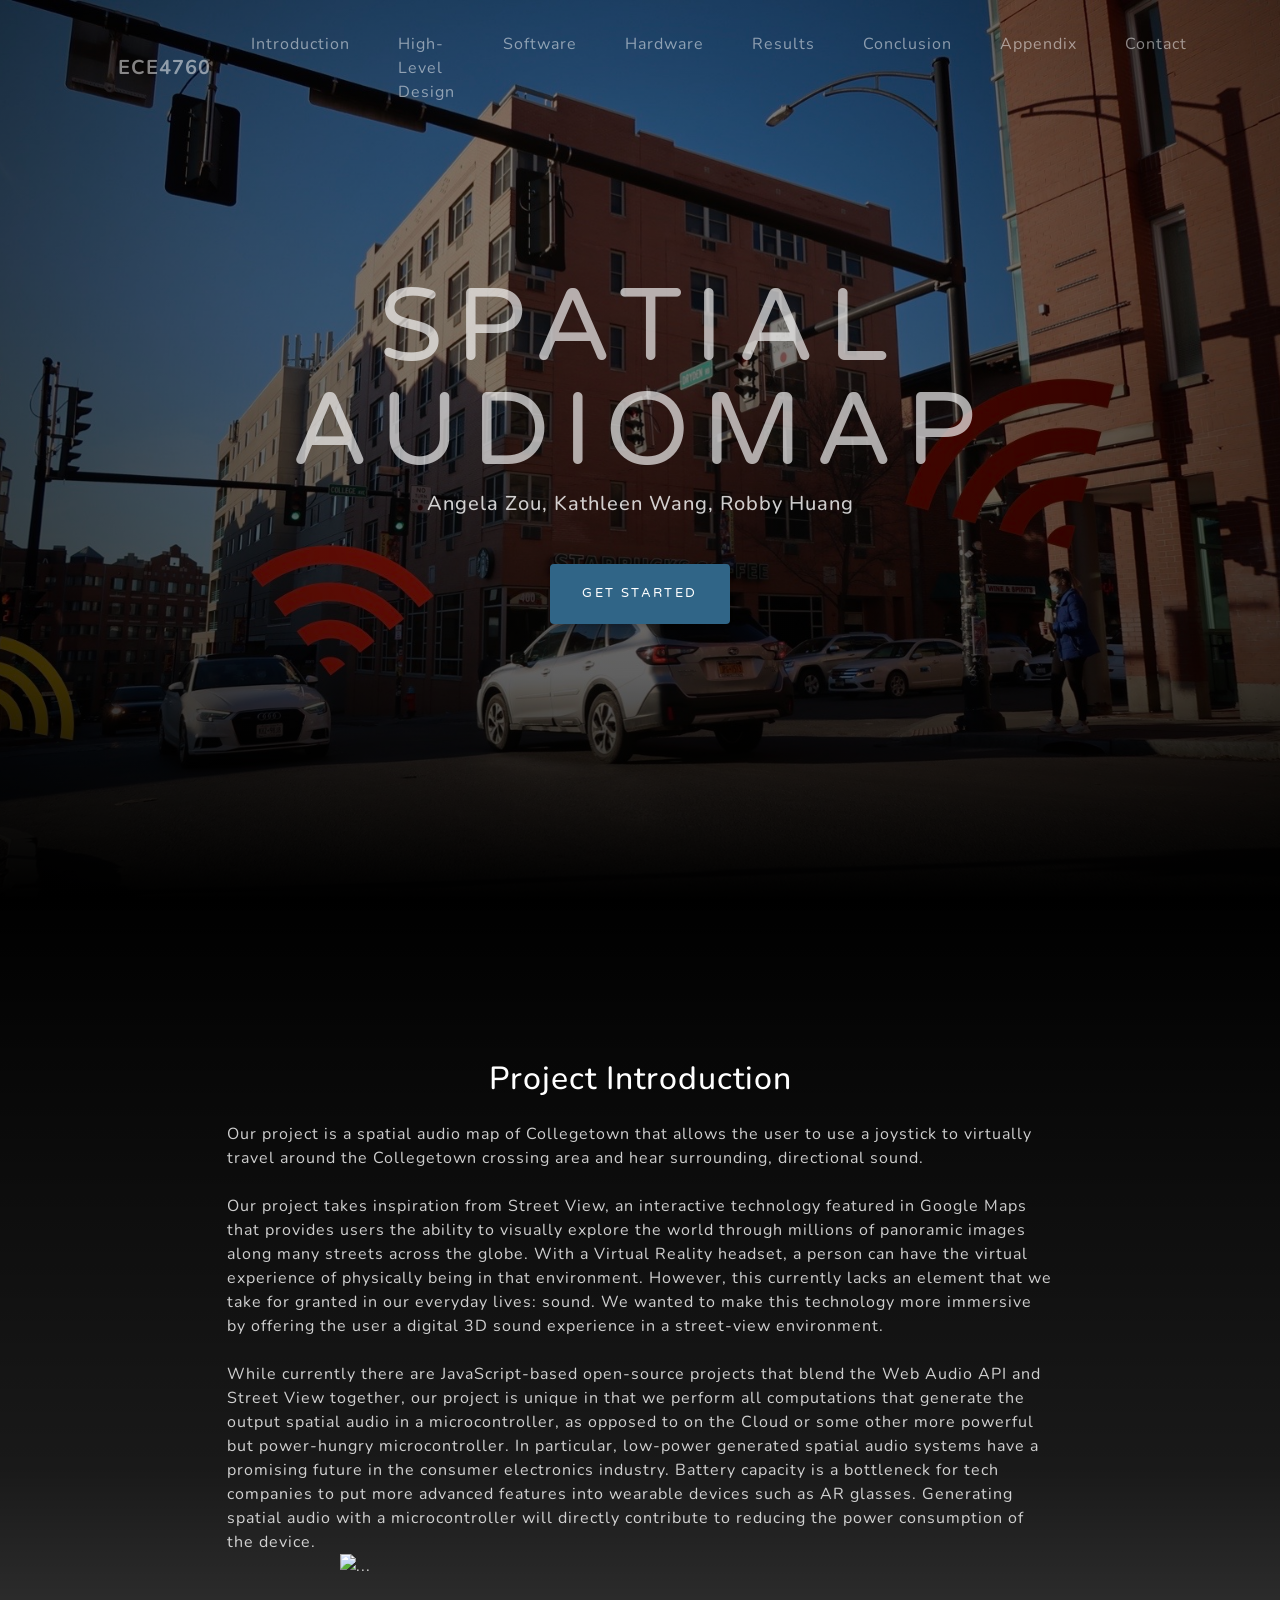
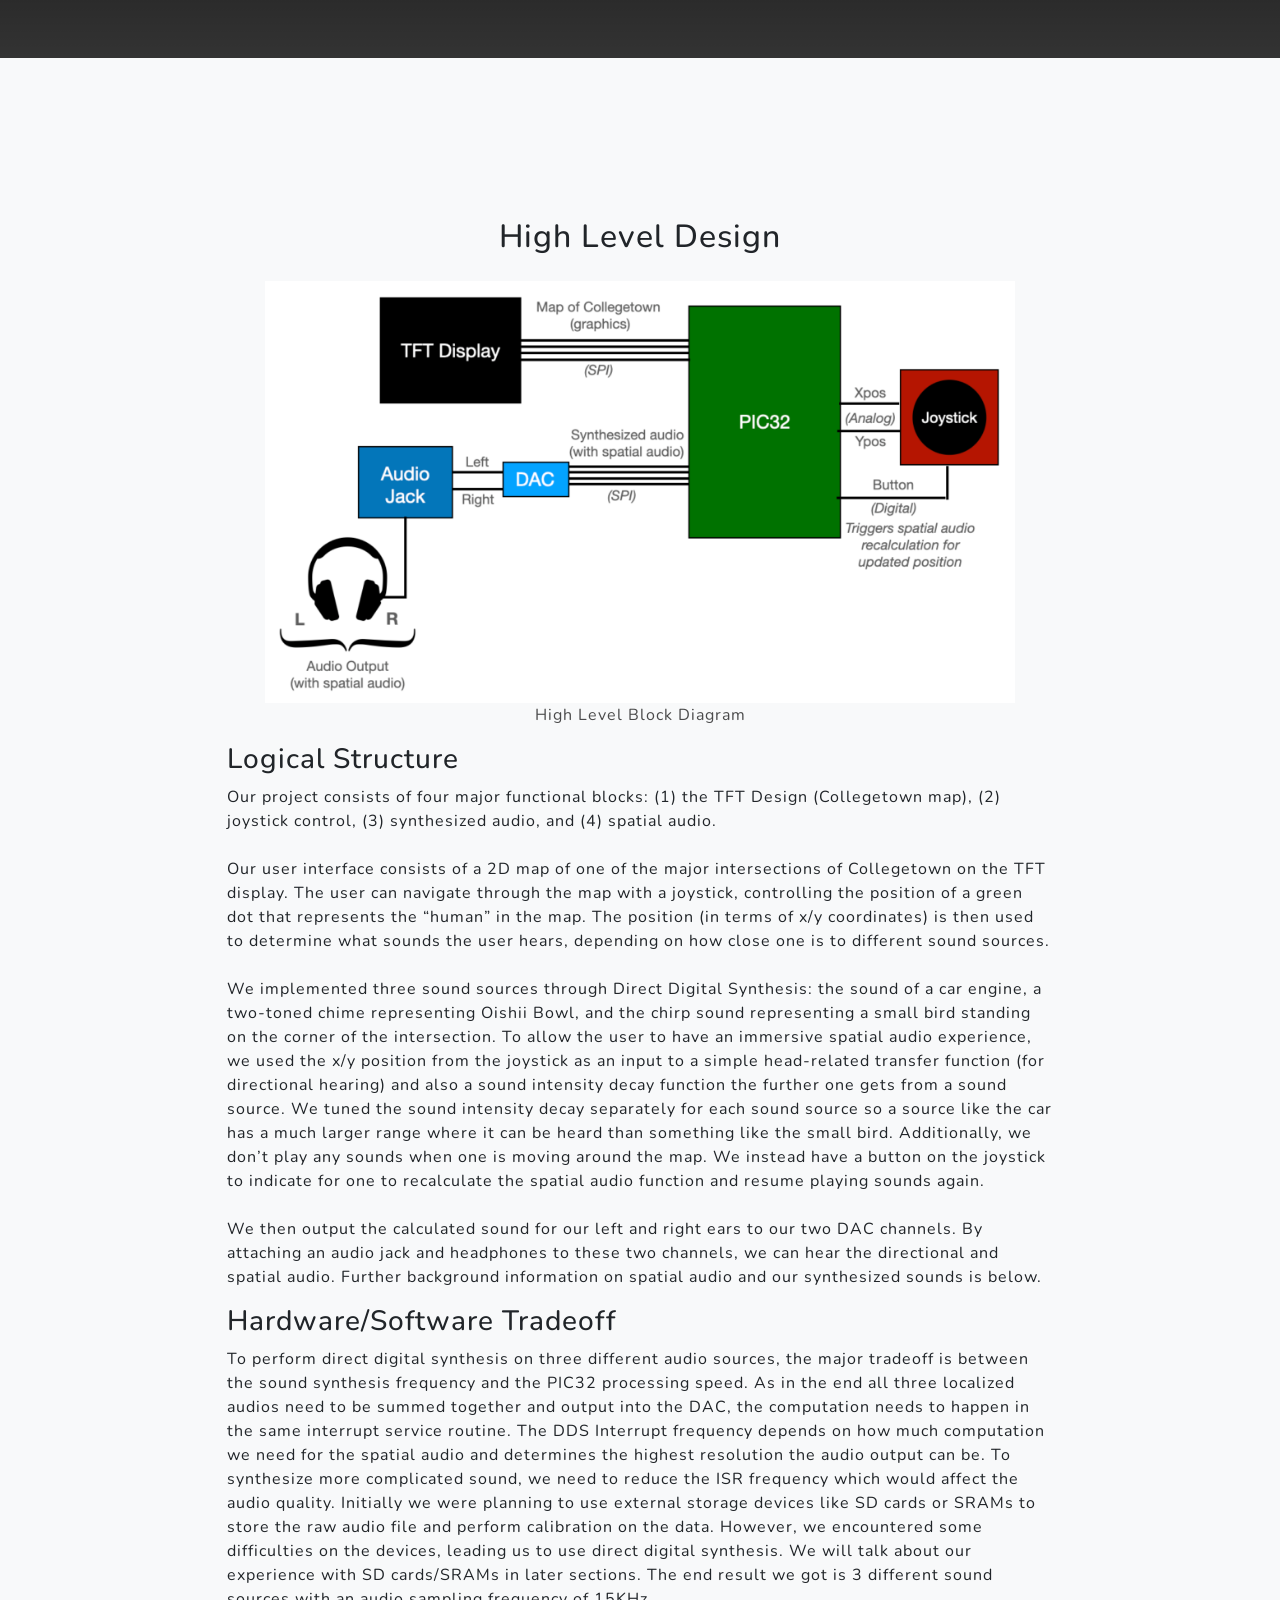
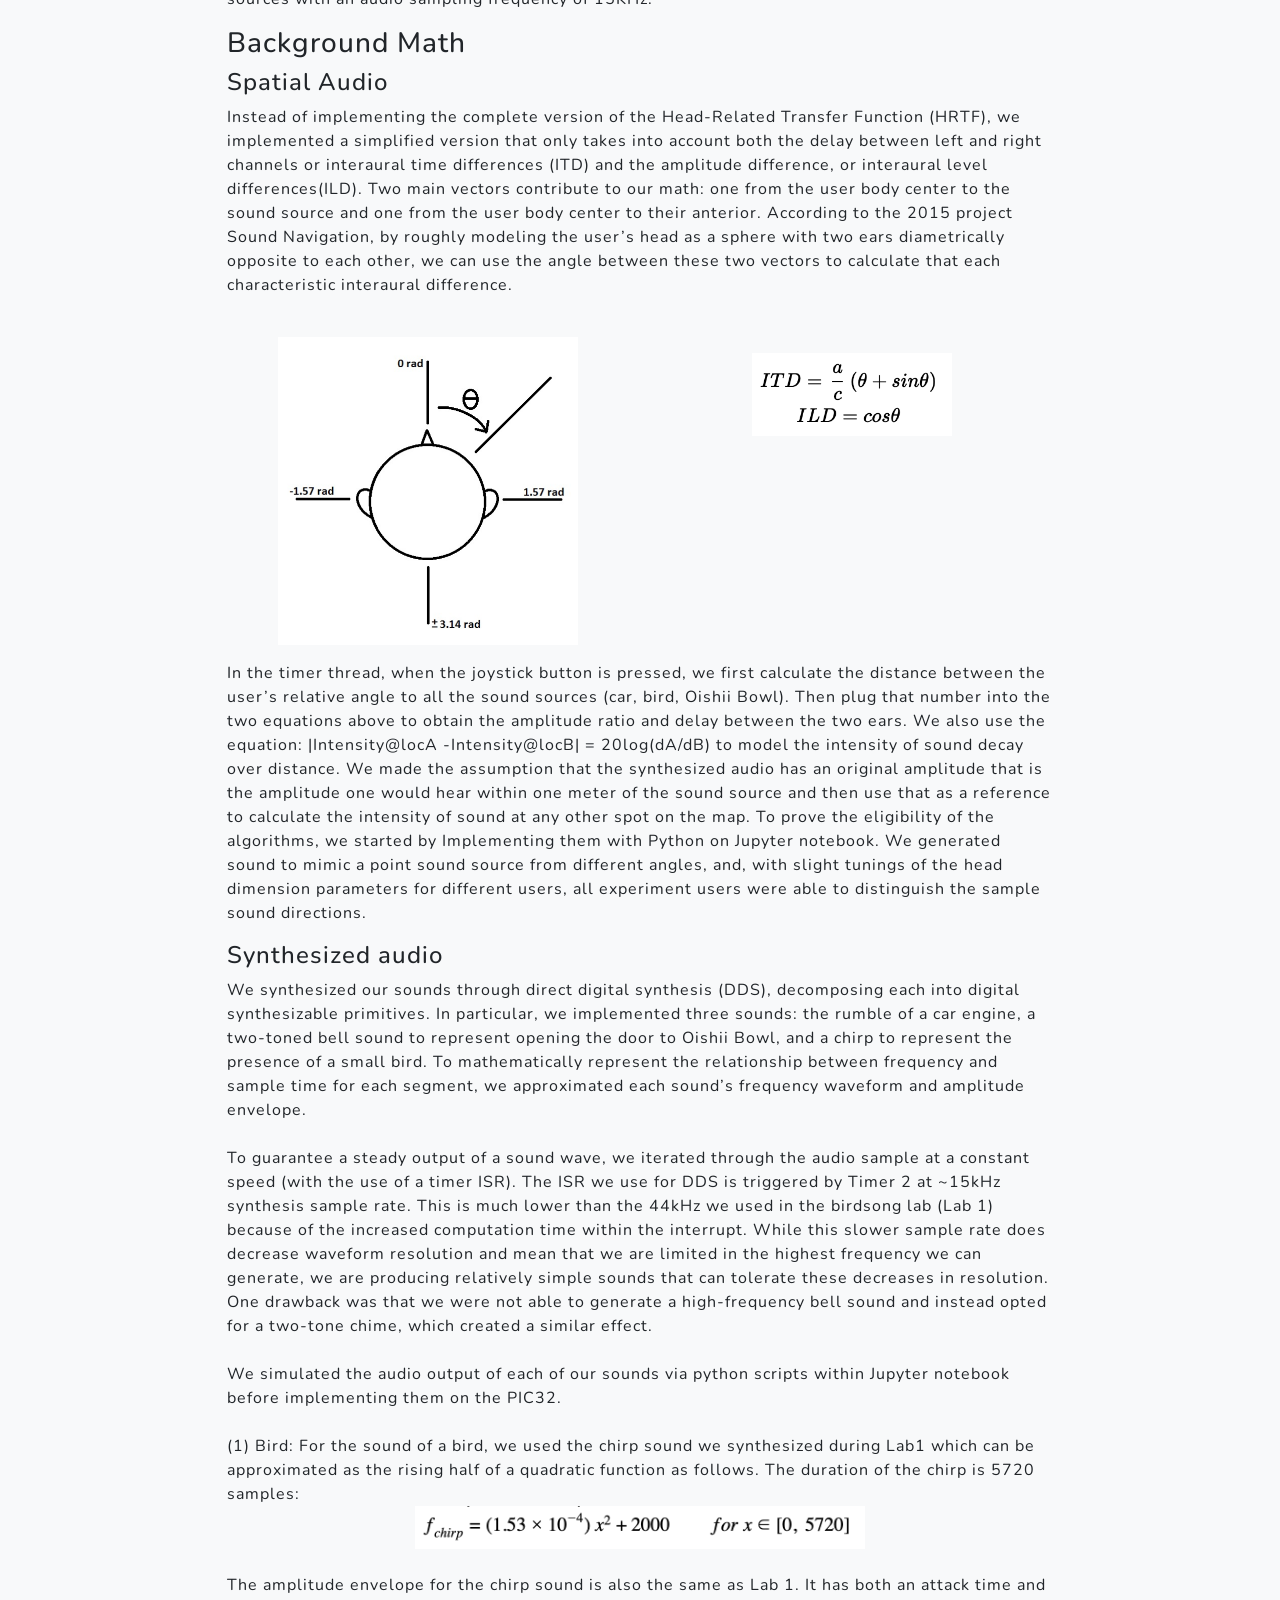
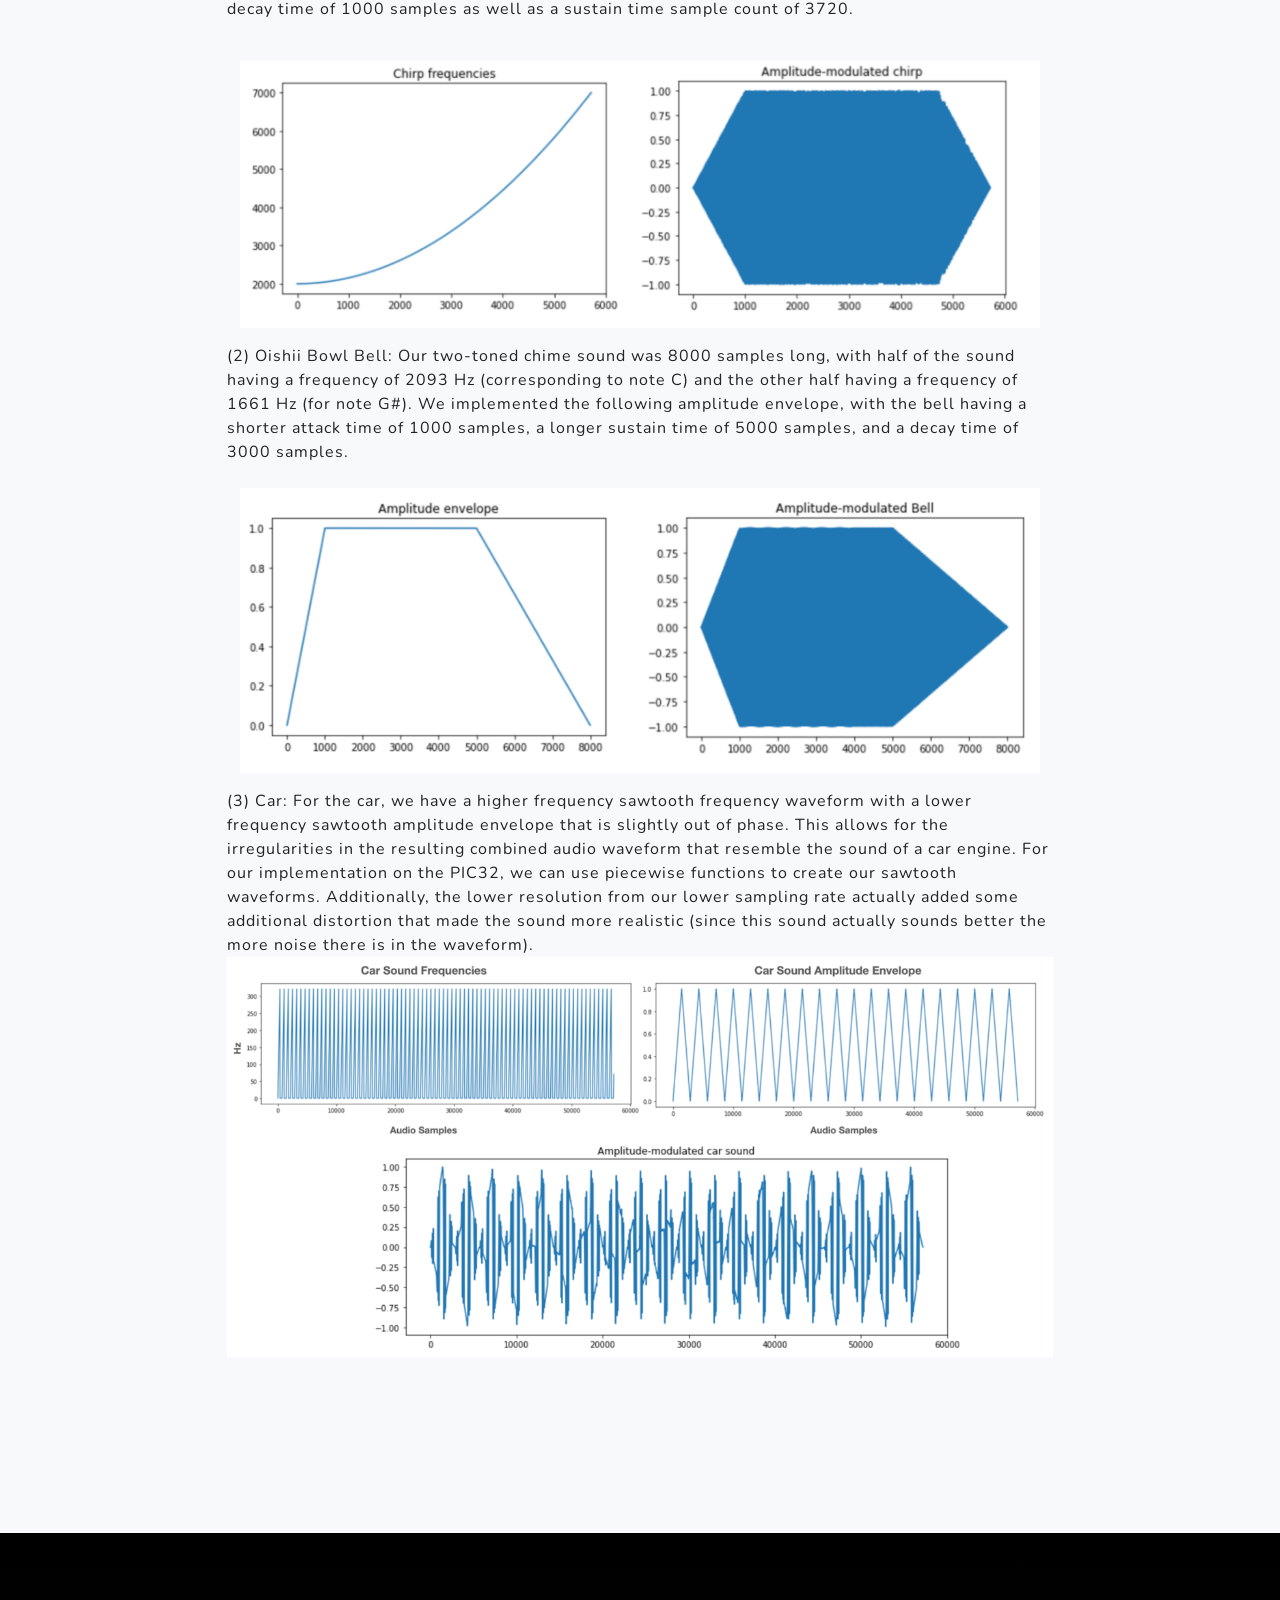
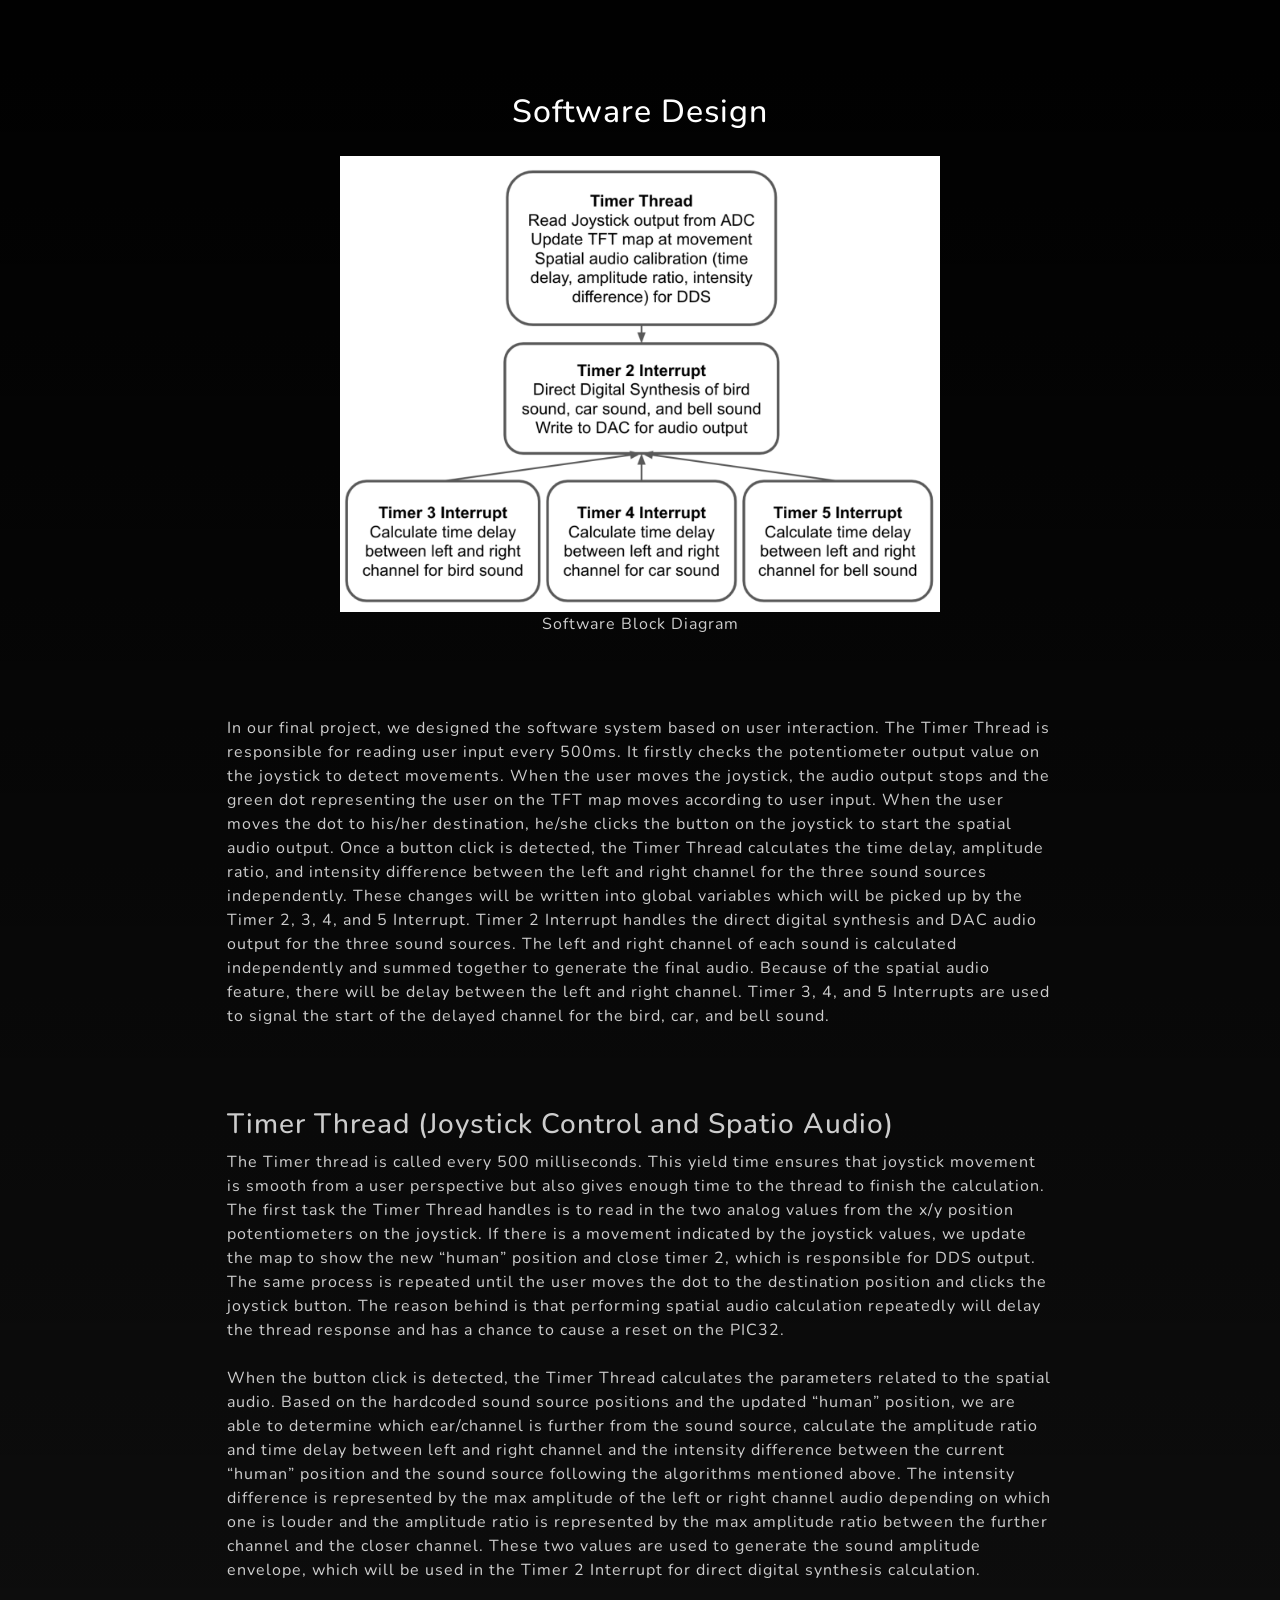
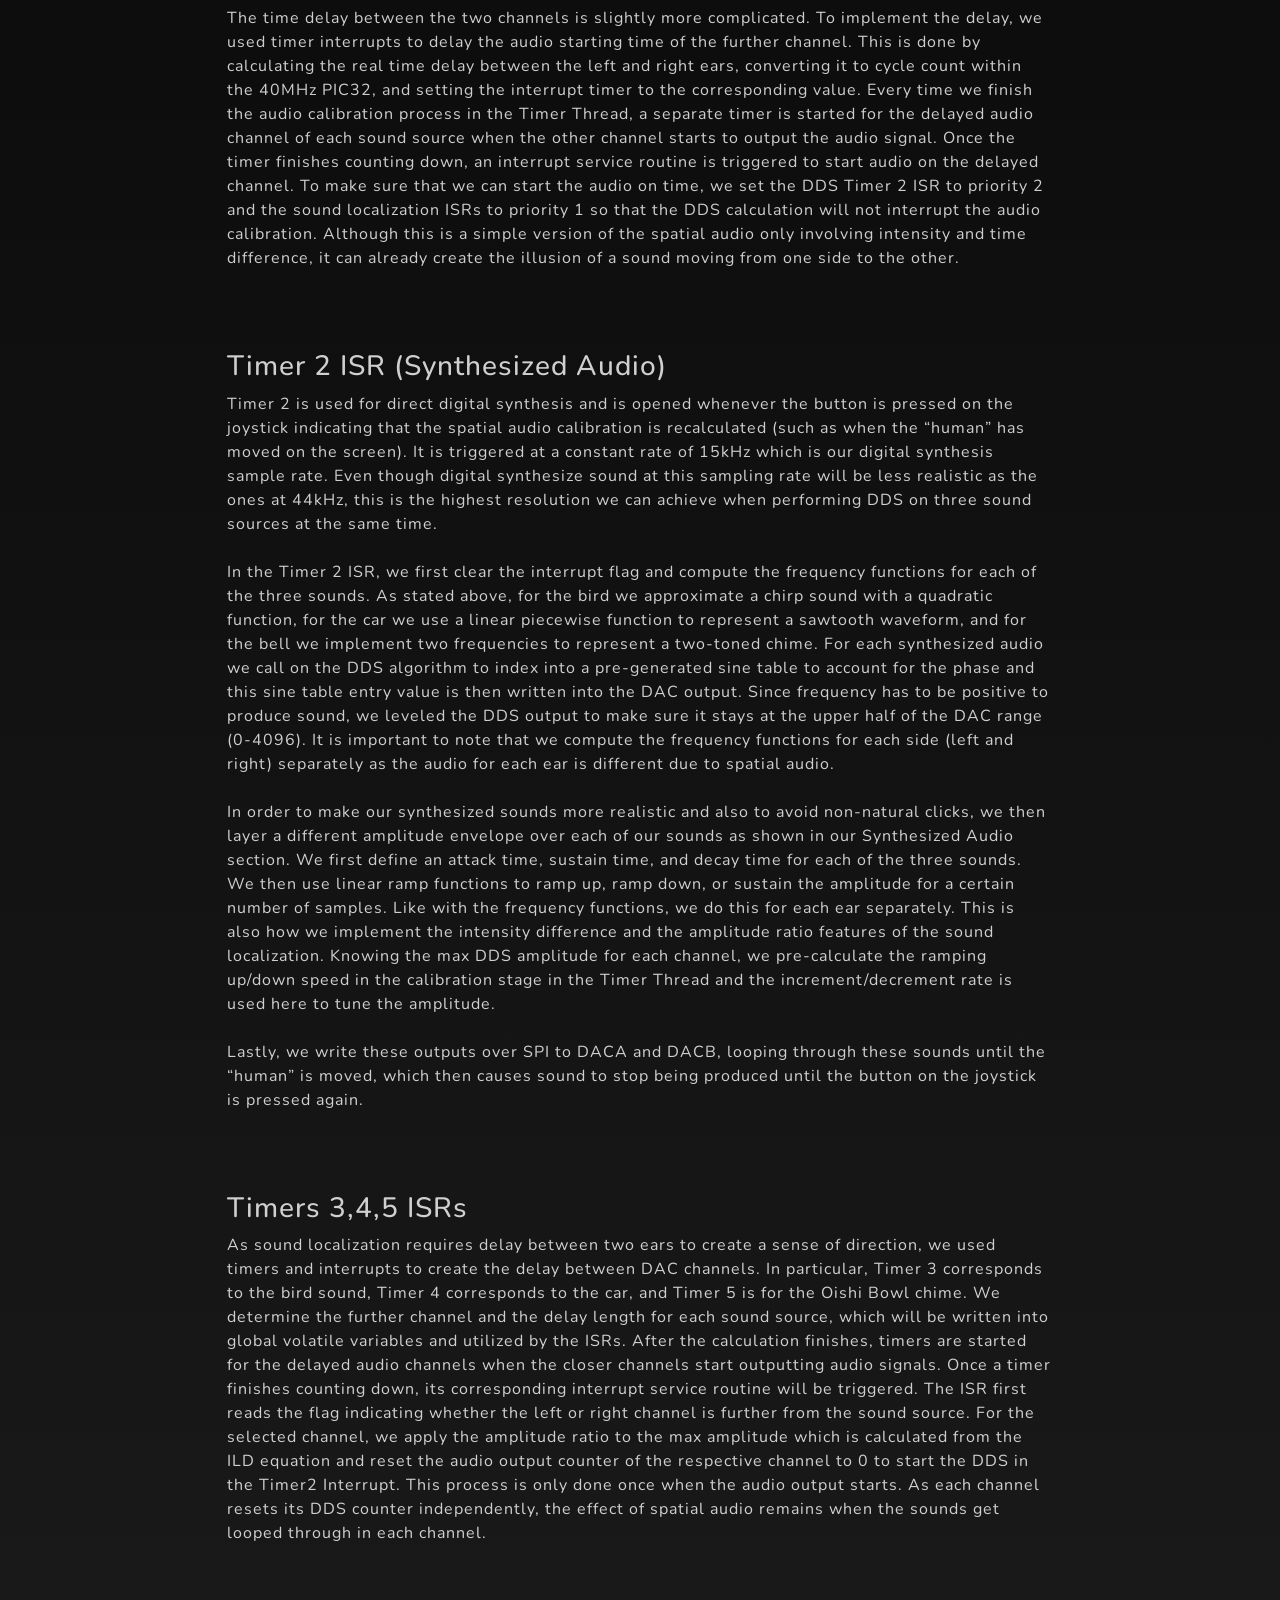
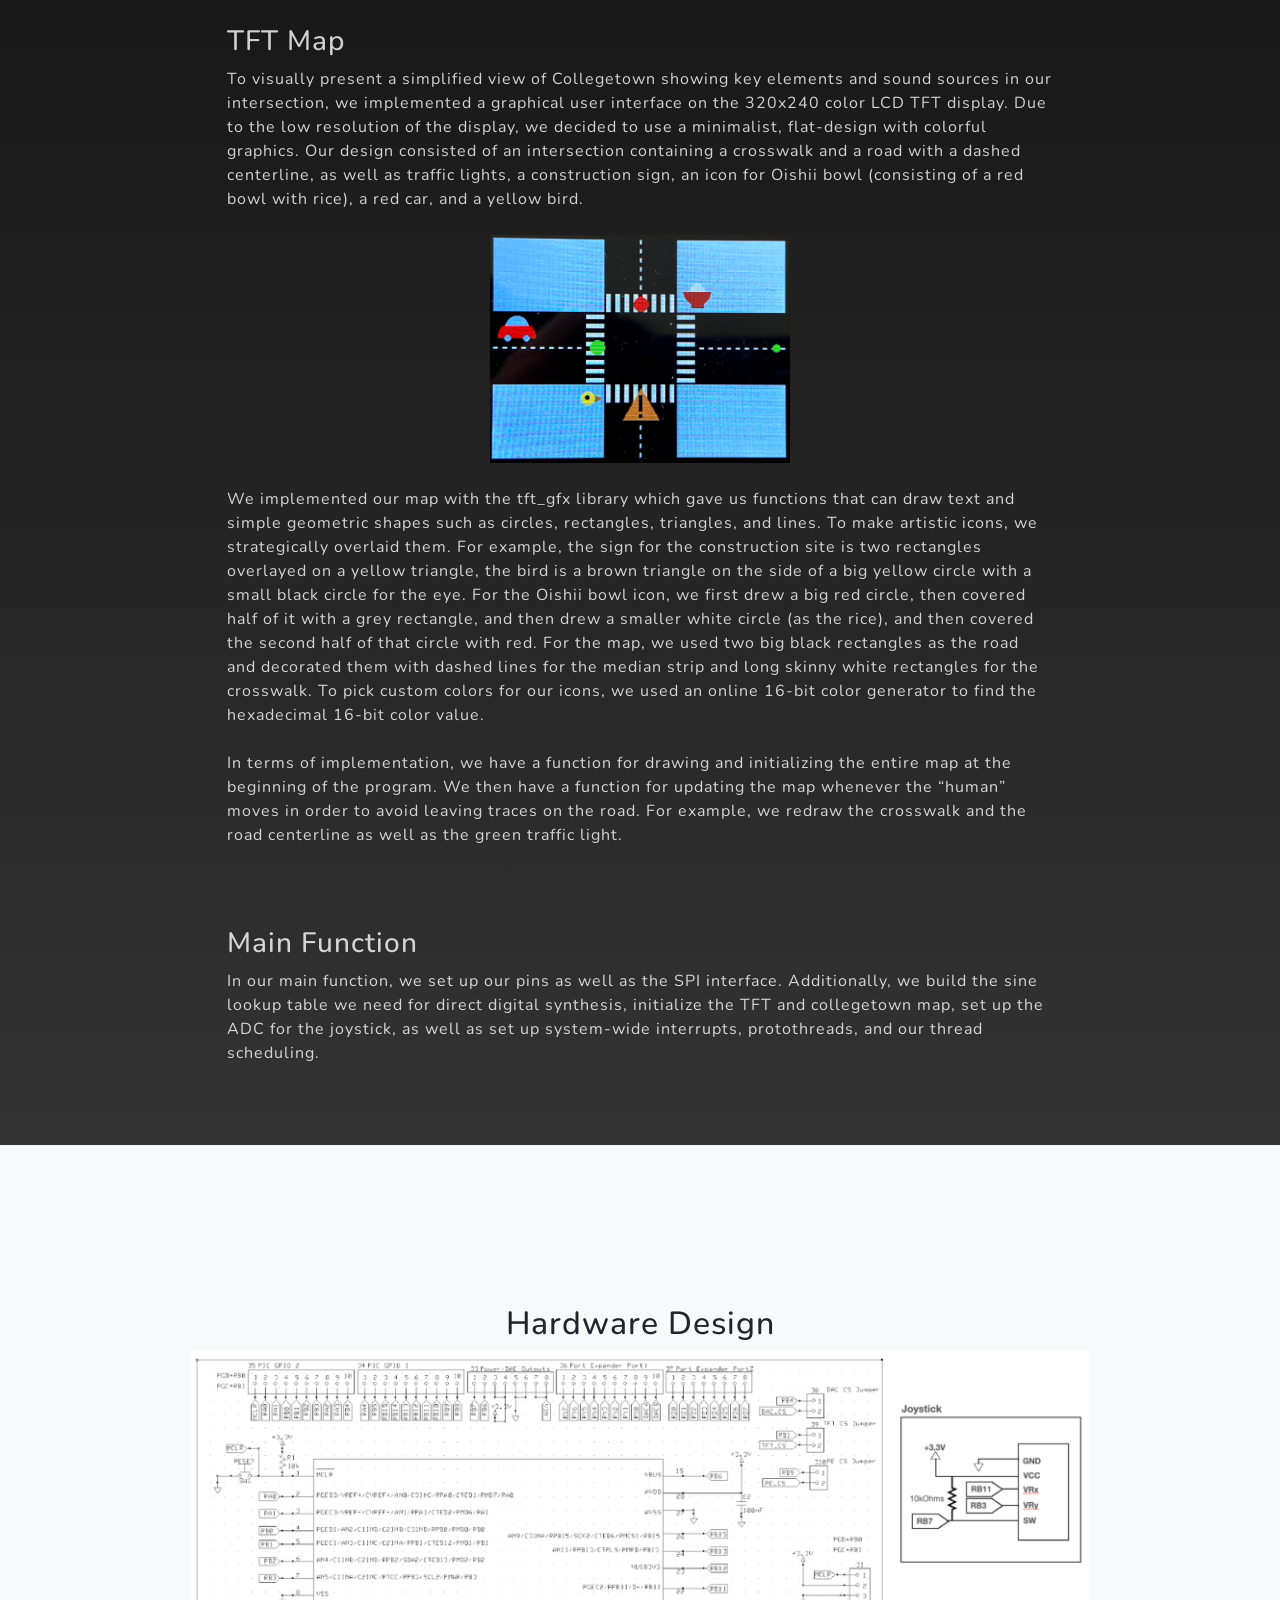
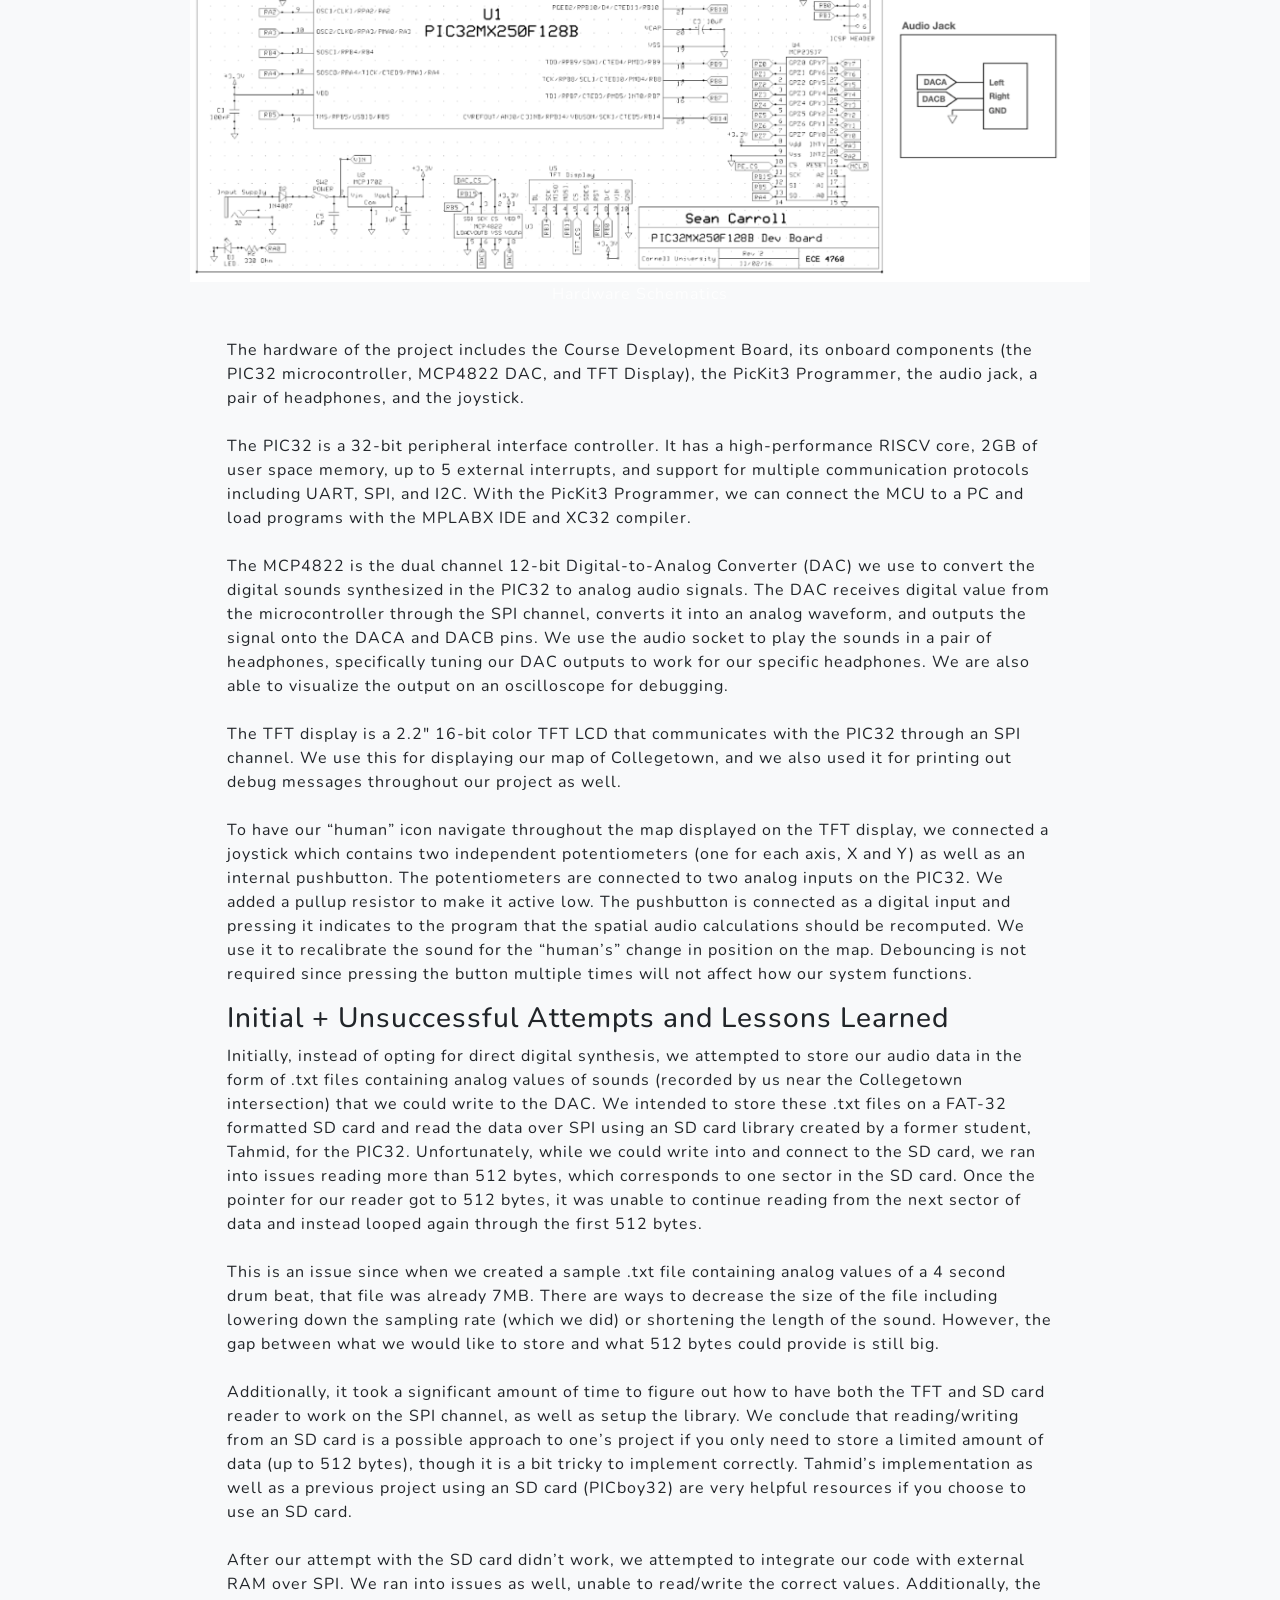
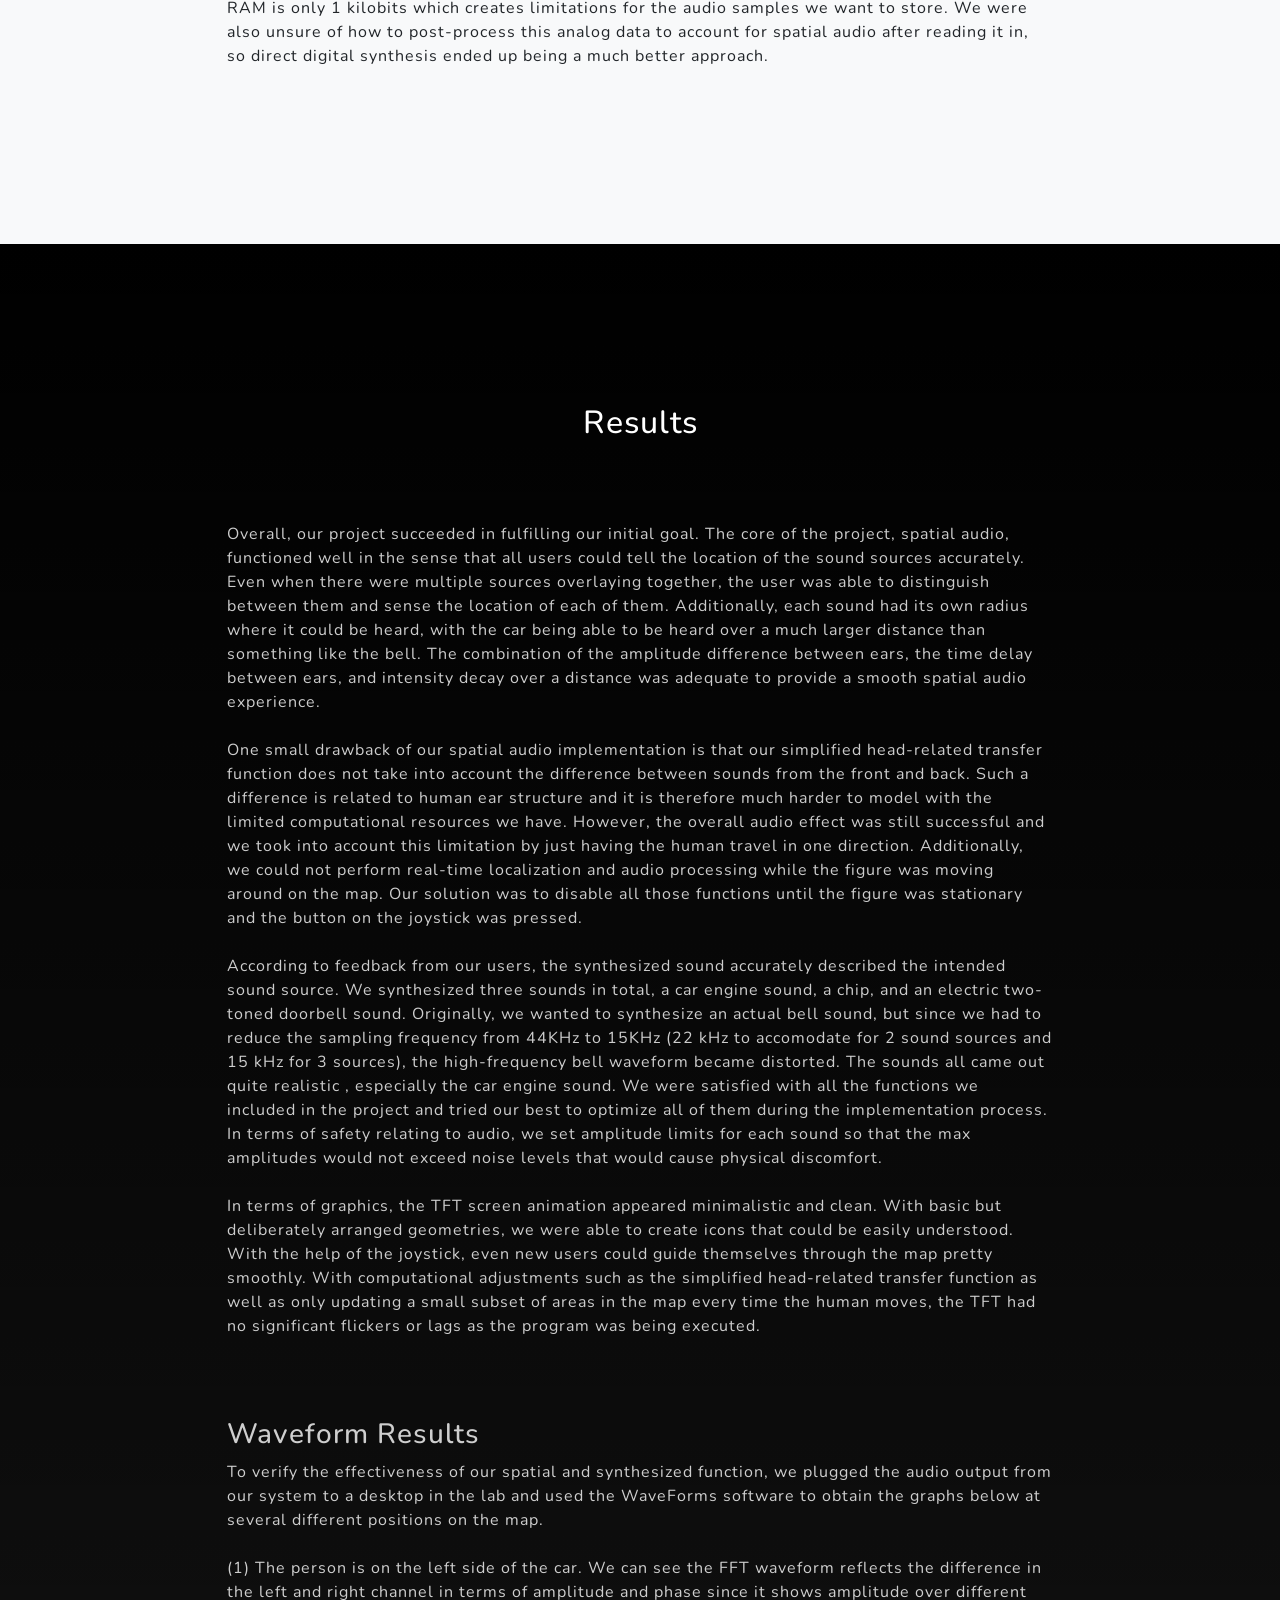
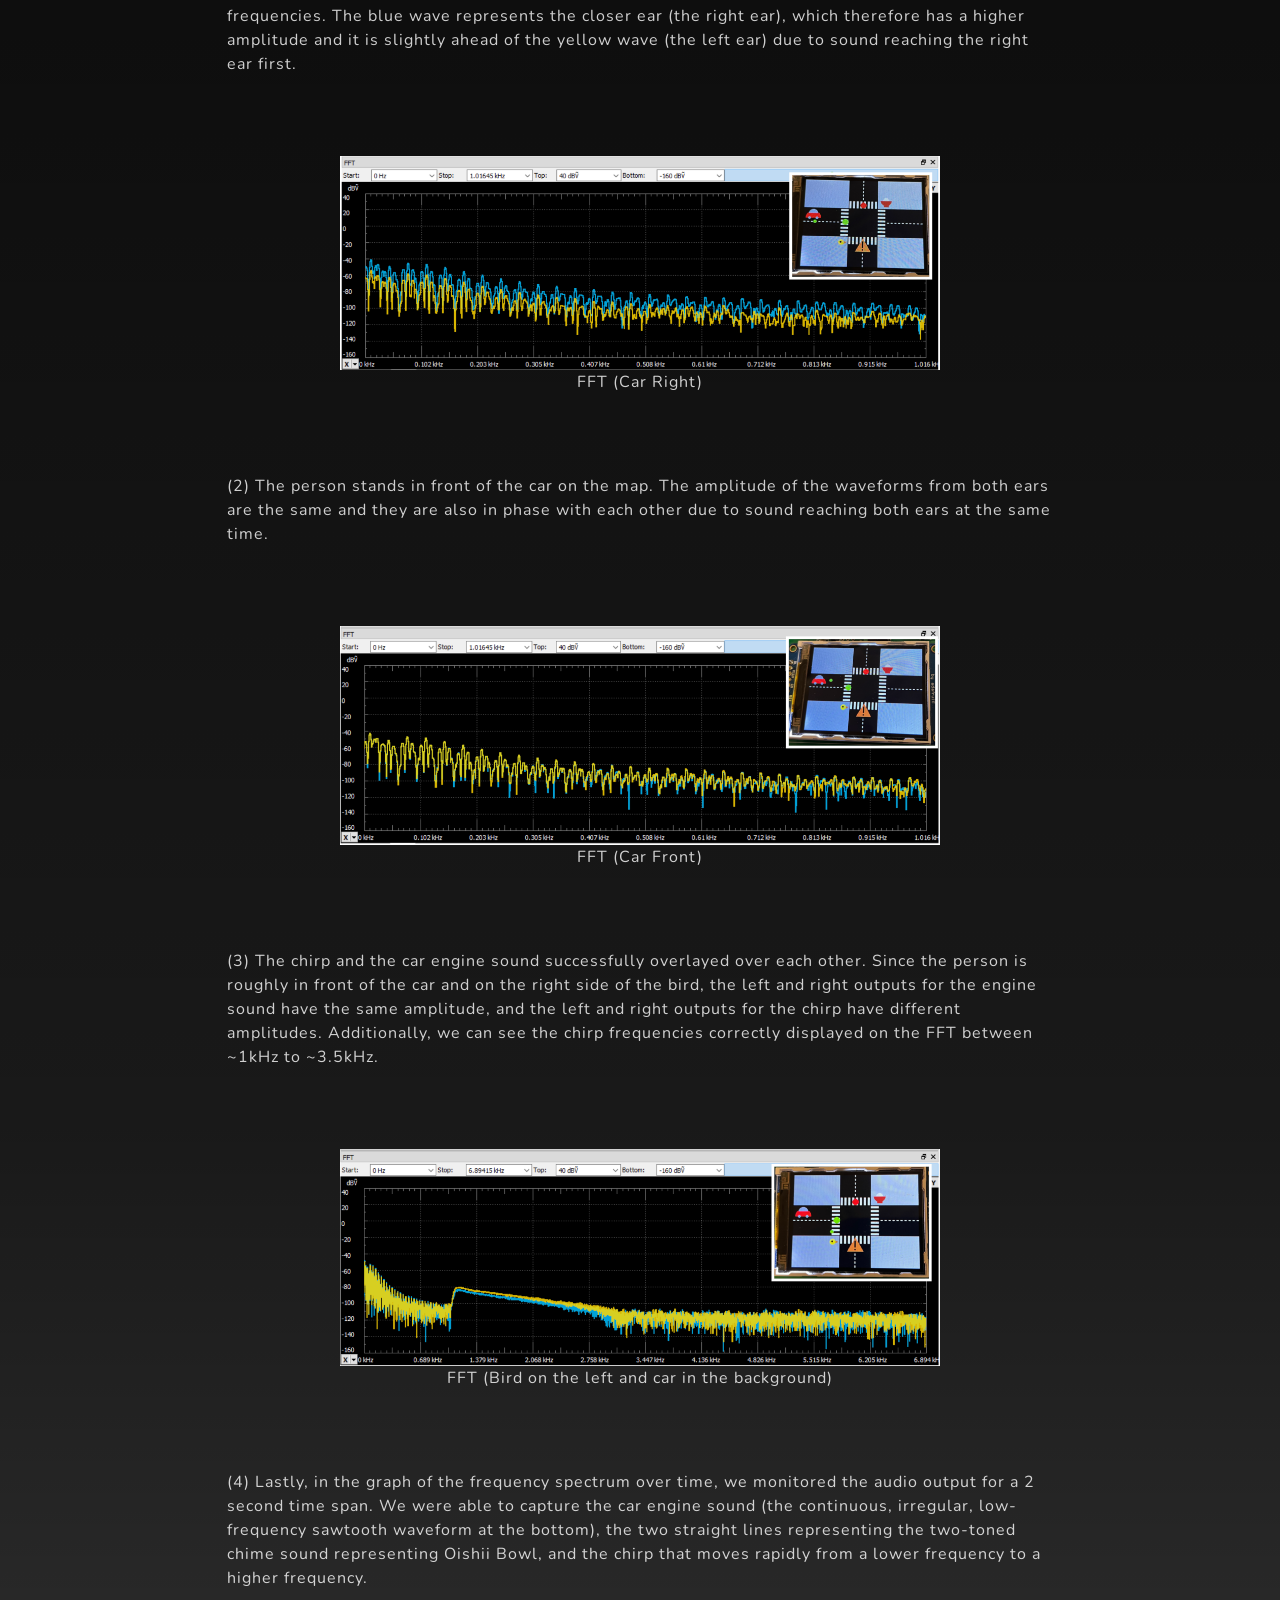
==== index.html @ e21dc22b "move website content to a new branch" ====
<!DOCTYPE html>
<html lang="en">
    <head>
        <meta charset="utf-8" />
        <meta name="viewport" content="width=device-width, initial-scale=1, shrink-to-fit=no" />
        <meta name="description" content="" />
        <meta name="author" content="" />
        <title>AudioMap</title>
        <link rel="icon" type="image/x-icon" href="assets/favicon.ico" />
        <!-- Font Awesome icons (free version)-->
        <script src="https://use.fontawesome.com/releases/v5.15.3/js/all.js" crossorigin="anonymous"></script>
        <!-- Google fonts-->
        <link href="https://fonts.googleapis.com/css?family=Varela+Round" rel="stylesheet" />
        <link href="https://fonts.googleapis.com/css?family=Nunito:200,200i,300,300i,400,400i,600,600i,700,700i,800,800i,900,900i" rel="stylesheet" />
        <!-- Core theme CSS (includes Bootstrap)-->
        <link href="css/styles.css" rel="stylesheet" />
    </head>
    <body id="page-top">
        <!-- Navigation-->
        <nav class="navbar navbar-expand-lg navbar-light fixed-top" id="mainNav">
            <div class="container px-4 px-lg-5">
                <a class="navbar-brand" href="#page-top">ECE4760</a>
                <button class="navbar-toggler navbar-toggler-right" type="button" data-bs-toggle="collapse" data-bs-target="#navbarResponsive" aria-controls="navbarResponsive" aria-expanded="false" aria-label="Toggle navigation">
                    Menu
                    <i class="fas fa-bars"></i>
                </button>
                <div class="collapse navbar-collapse" id="navbarResponsive">
                    <ul class="navbar-nav ms-auto">
                        <li class="nav-item"><a class="nav-link" href="#Intro">Introduction</a></li>
                        <li class="nav-item"><a class="nav-link" href="#HighLevel">High-Level Design</a></li>
                        <li class="nav-item"><a class="nav-link" href="#Software">Software</a></li>
                        <li class="nav-item"><a class="nav-link" href="#Hardware">Hardware</a></li>
                        <li class="nav-item"><a class="nav-link" href="#Results">Results</a></li>
                        <li class="nav-item"><a class="nav-link" href="#Conclusion">Conclusion</a></li>
                        <li class="nav-item"><a class="nav-link" href="#Appendix">Appendix</a></li>
                        <li class="nav-item"><a class="nav-link" href="#contact">Contact</a></li>
                    </ul>
                </div>
            </div>
        </nav>
        <!-- Masthead-->
        <header class="masthead">
            <div class="container px-4 px-lg-5 d-flex h-100 align-items-center justify-content-center">
                <div class="d-flex justify-content-center">
                    <div class="text-center">
                        <h1 class="mx-auto my-0 text-uppercase">Spatial</h1>
                        <h1 class="mx-auto my-0 text-uppercase">AudioMap</h1>
                        <h1 class="mx-auto my-0 text-uppercase">          </h1>
                        <h1 class="mx-auto my-0 text-uppercase">          </h1>
                        <h1 class="mx-auto my-0 text-uppercase">          </h1>
                        <h1 class="mx-auto my-0 text-uppercase">          </h1>
                        <h1 class="mx-auto my-0 text-uppercase">          </h1>
                        <h2 class="text-white-50 mx-auto mt-2 mb-5">Angela Zou, Kathleen Wang, Robby Huang</h2>
                        <a class="btn btn-primary" href="#Intro">Get Started</a>
                    </div>
                </div>
            </div>
        </header>
        <!-- About-->
        <section class="about-section" id="Intro">
            <div class="container px-4 px-lg-5">
                <div class="row gx-4 gx-lg-5 justify-content-center">
                    <div class="col-lg-8">
                        <h2 class="text-white mb-4 text-center">Project Introduction</h2>
                            <p class="text-white-50"> 
                                Our project is a spatial audio map of Collegetown that allows the user to use a joystick to virtually travel around the Collegetown crossing area and hear surrounding, directional sound. <br>
                                    <br>
                                Our project takes inspiration from Street View, an interactive technology featured in Google Maps that provides users the ability to visually explore the world through millions of panoramic images along many streets across the globe. With a Virtual Reality headset, a person can have the virtual experience of physically being in that environment. However, this currently lacks an element that we take for granted in our everyday lives: sound. We wanted to make this technology more immersive by offering the user a digital 3D sound experience in a street-view environment. <br>
                                    <br>
                                While currently there are JavaScript-based open-source projects that blend the Web Audio API and Street View together, our project is unique in that we perform all computations that generate the output spatial audio in a microcontroller, as opposed to on the Cloud or some other more powerful but power-hungry microcontroller. In particular, low-power generated spatial audio systems have a promising future in the consumer electronics industry. Battery capacity is a bottleneck for tech companies to put more advanced features into wearable devices such as AR glasses. Generating spatial audio with a microcontroller will directly contribute to reducing the power consumption of the device.
                                <img width = "600" height = "auto" class="img-fluid d-block mx-auto" src="assets/img/intro_background.jpg" alt="...">
                            </p>
                    </div>
                </div>
            </div>
        </section>
        <!-- High Level Design-->
        <section class="projects-section bg-light" id="HighLevel">
            <div class="container px-4 px-lg-5">
                <div class="text-center">
                    <h2 class="section-heading text-center">High Level Design</h2>
                </div>
                <div class="row gx-4 gx-lg-5 justify-content-center">
                    <div class="col-lg-8">
                        <p class="text-black-50">
                            <p class="text-black-50 text-center"><img width = "750" height = "auto" class="img-fluid d-block mx-auto" src="assets/img/high_level_block_diagram.png" alt="...">High Level Block Diagram</p>
                            <h3>Logical Structure</h3>
                            <p>
                                Our project consists of four major functional blocks: (1) the TFT Design (Collegetown map), (2) joystick control, (3) synthesized audio, and (4) spatial audio. <br>
                                    <br>
                                Our user interface consists of a 2D map of one of the major intersections of Collegetown on the TFT display. The user can navigate through the map with a joystick, controlling the position of a green dot that represents the “human” in the map. The position (in terms of x/y coordinates) is then used to determine what sounds the user hears, depending on how close one is to different sound sources. <br>
                                <br> 
                                We implemented three sound sources through Direct Digital Synthesis: the sound of a car engine, a two-toned chime representing Oishii Bowl, and the chirp sound representing a small bird standing on the corner of the intersection. To allow the user to have an immersive spatial audio experience, we used the x/y position from the joystick as an input to a simple head-related transfer function (for directional hearing) and also a sound intensity decay function the further one gets from a sound source. We tuned the sound intensity decay separately for each sound source so a source like the car has a much larger range where it can be heard than something like the small bird. Additionally, we don’t play any sounds when one is moving around the map. We instead have a button on the joystick to indicate for one to recalculate the spatial audio function and resume playing sounds again. <br>
                                <br> 
                                We then output the calculated sound for our left and right ears to our two DAC channels. By attaching an audio jack and headphones to these two channels, we can hear the directional and spatial audio. Further background information on spatial audio and our synthesized sounds is below.
                            </p>
                            <h3>Hardware/Software Tradeoff</h3>
                            <p>
                                To perform direct digital synthesis on three different audio sources, the major tradeoff is between the sound synthesis frequency and the PIC32 processing speed. As in the end all three localized audios need to be summed together and output into the DAC, the computation needs to happen in the same interrupt service routine. The DDS Interrupt frequency depends on how much computation we need for the spatial audio and determines the highest resolution the audio output can be. To synthesize more complicated sound, we need to reduce the ISR frequency which would affect the audio quality. Initially we were planning to use external storage devices like SD cards or SRAMs to store the raw audio file and perform calibration on the data. However, we encountered some difficulties on the devices, leading us to use direct digital synthesis. We will talk about our experience with SD cards/SRAMs in later sections. The end result we got is 3 different sound sources with an audio sampling frequency of 15KHz.
                            </p>
                            <h3>Background Math</h3>
                            <h4>Spatial Audio</h4>
                            <p>
                                Instead of implementing the complete version of the Head-Related Transfer Function (HRTF), we implemented a simplified version that only takes into account both the delay between left and right channels or interaural time differences (ITD) and the amplitude difference, or interaural level differences(ILD). Two main vectors contribute to our math: one from the user body center to the sound source and one from the user body center to their anterior. According to the 2015 project Sound Navigation, by roughly modeling the user’s head as a sphere with two ears diametrically opposite to each other, we can use the angle between these two vectors to calculate that each characteristic interaural difference. <br> <br>
                                <div class="row">
                                    <div class="col">  
                                        <p class="text-black-50 text-center"><img width = "300" height = "auto" class="img-fluid d-block mx-auto" src="assets/img/head_related_transfer.png" alt="..."></p>
                                    </div>
                                    <div class="col">
                                        <p class='image'></p><img width = "200" height = "auto" class="img-fluid d-block mx-auto" src="assets/img/formula1.png" alt="..."></p>
                                    </div>
                                </div>
                                In the timer thread, when the joystick button is pressed, we first calculate the distance between the user’s relative angle to all the sound sources (car, bird, Oishii Bowl). Then plug that number into the two equations above to obtain the amplitude ratio and delay between the two ears. We also use the equation: |Intensity@locA -Intensity@locB| = 20log(dA/dB) to model the intensity of sound decay over distance. We made the assumption that the synthesized audio has an original amplitude that is the amplitude one would hear within one meter of the sound source and then use that as a reference to calculate the intensity of sound at any other spot on the map. To prove the eligibility of the algorithms, we started by Implementing them with Python on Jupyter notebook. We generated sound to mimic a point sound source from different angles, and, with slight tunings of the head dimension parameters for different users, all experiment users were able to distinguish the sample sound directions.
                            </p>
                            <h4>Synthesized audio</h4>
                            <p>
                                We synthesized our sounds through direct digital synthesis (DDS), decomposing each into digital synthesizable primitives. In particular, we implemented three sounds: the rumble of a car engine, a two-toned bell sound to represent opening the door to Oishii Bowl, and a chirp to represent the presence of a small bird. To mathematically represent the relationship between frequency and sample time for each segment, we approximated each sound’s frequency waveform and amplitude envelope. <br> <br>
                                To guarantee a steady output of a sound wave, we iterated through the audio sample at a constant speed (with the use of a timer ISR). The ISR we use for DDS is triggered by Timer 2 at ~15kHz synthesis sample rate. This is much lower than the 44kHz we used in the birdsong lab (Lab 1) because of the increased computation time within the interrupt. While this slower sample rate does decrease waveform resolution and mean that we are limited in the highest frequency we can generate, we are producing relatively simple sounds that can tolerate these decreases in resolution. One drawback was that we were not able to generate a high-frequency bell sound and instead opted for a two-tone chime, which created a similar effect. <br> <br>
                                We simulated the audio output of each of our sounds via python scripts within Jupyter notebook before implementing them on the PIC32. <br> <br>
                                (1) Bird: For the sound of a bird, we used the chirp sound we synthesized during Lab1 which can be approximated as the rising half of a quadratic function as follows. The duration of the chirp is 5720 samples: <img width = "450" height = "auto" class="img-fluid d-block mx-auto" src="assets/img/formula2.png" alt="..."> <br>
                                The amplitude envelope for the chirp sound is also the same as Lab 1. It has both an attack time and decay time of 1000 samples as well as a sustain time sample count of 3720. <br> <br>
                                <p class="text-black-50 text-center"><img width = "800" height = "auto" class="img-fluid d-block mx-auto" src="assets/img/bird.png" alt="..."></p>
                                (2) Oishii Bowl Bell: Our two-toned chime sound was 8000 samples long, with half of the sound having a frequency of 2093 Hz (corresponding to note C) and the other half having a frequency of 1661 Hz (for note G#). We implemented the following amplitude envelope, with the bell having a shorter attack time of 1000 samples, a longer sustain time of 5000 samples, and a decay time of 3000 samples. <br> <br>
                                <p class="text-black-50 text-center"><img width = "800" height = "auto" class="img-fluid d-block mx-auto" src="assets/img/bell.png" alt="..."></p>
                                (3) Car: For the car, we have a higher frequency sawtooth frequency waveform with a lower frequency sawtooth amplitude envelope that is slightly out of phase. This allows for the irregularities in the resulting combined audio waveform that resemble the sound of a car engine. For our implementation on the PIC32, we can use piecewise functions to create our sawtooth waveforms. Additionally, the lower resolution from our lower sampling rate actually added some additional distortion that made the sound more realistic (since this sound actually sounds better the more noise there is in the waveform). <br>
                                <p class="text-black-50 text-center"><img width = "1000" height = "auto" class="img-fluid d-block mx-auto" src="assets/img/car.png" alt="..."></p>
                            </p>
                        </p>
                    </div>
                </div>
            </div>
        </section>
        <!-- Software Design-->
        <section class="about-section" id="Software">
            <div class="container px-4 px-lg-5">
                <div class="row gx-4 gx-lg-5 justify-content-center">
                    <div class="col-lg-8">
                        <h2 class="text-white mb-4 text-center">Software Design</h2>
                        <p class="text-white-50 text-center"><img width = "600" height = "auto" class="img-fluid d-block mx-auto" src="assets/img/software_block_diagram.png" alt="...">Software Block Diagram</p>
                        <p class="text-white-50">
                            In our final project, we designed the software system based on user interaction. The Timer Thread is responsible for reading user input every 500ms. It firstly checks the potentiometer output value on the joystick to detect movements. When the user moves the joystick, the audio output stops and the green dot representing the user on the TFT map moves according to user input. When the user moves the dot to his/her destination, he/she clicks the button on the joystick to start the spatial audio output. Once a button click is detected, the Timer Thread calculates the time delay, amplitude ratio, and intensity difference between the left and right channel for the three sound sources independently. These changes will be written into global variables which will be picked up by the Timer 2, 3, 4, and 5 Interrupt. Timer 2 Interrupt handles the direct digital synthesis and DAC audio output for the three sound sources. The left and right channel of each sound is calculated independently and summed together to generate the final audio. Because of the spatial audio feature, there will be delay between the left and right channel. Timer 3, 4, and 5 Interrupts are used to signal the start of the delayed channel for the bird, car, and bell sound.  
                            <h3 class="text-white-50">Timer Thread (Joystick Control and Spatio Audio) </h3>
                            <p class="text-white-50">
                                The Timer thread is called every 500 milliseconds. This yield time ensures that joystick movement is smooth from a user perspective but also gives enough time to the thread to finish the calculation. The first task the Timer Thread handles is to read in the two analog values from the x/y position potentiometers on the joystick. If there is a movement indicated by the joystick values, we update the map to show the new “human” position and close timer 2, which is responsible for DDS output. The same process is repeated until the user moves the dot to the destination position and clicks the joystick button. The reason behind is that performing spatial audio calculation repeatedly will delay the thread response and has a chance to cause a reset on the PIC32. <br> <br>
                                When the button click is detected, the Timer Thread calculates the parameters related to the spatial audio. Based on the hardcoded sound source positions and the updated “human” position, we are able to determine which ear/channel is further from the sound source, calculate the amplitude ratio and time delay between left and right channel and the intensity difference between the current “human” position and the sound source following the algorithms mentioned above. The intensity difference is represented by the max amplitude of the left or right channel audio depending on which one is louder and the amplitude ratio is represented by the max amplitude ratio between the further channel and the closer channel. These two values are used to generate the sound amplitude envelope, which will be used in the Timer 2 Interrupt for direct digital synthesis calculation.  <br> <br>                                
                                The time delay between the two channels is slightly more complicated. To implement the delay, we used timer interrupts to delay the audio starting time of the further channel. This is done by calculating the real time delay between the left and right ears, converting it to cycle count within the 40MHz PIC32, and setting the interrupt timer to the corresponding value. Every time we finish the audio calibration process in the Timer Thread, a separate timer is started for the delayed audio channel of each sound source when the other channel starts to output the audio signal. Once the timer finishes counting down, an interrupt service routine is triggered to start audio on the delayed channel. To make sure that we can start the audio on time, we set the DDS Timer 2 ISR to priority 2 and the sound localization ISRs to priority 1 so that the DDS calculation will not interrupt the audio calibration. Although this is a simple version of the spatial audio only involving intensity and time difference, it can already create the illusion of a sound moving from one side to the other.
                                </p>
                            <h3 class="text-white-50">Timer 2 ISR (Synthesized Audio) </h3>
                            <p class="text-white-50">
                                Timer 2 is used for direct digital synthesis and is opened whenever the button is pressed on the joystick indicating that the spatial audio calibration is recalculated (such as when the “human” has moved on the screen). It is triggered at a constant rate of 15kHz which is our digital synthesis sample rate. Even though digital synthesize sound at this sampling rate will be less realistic as the ones at 44kHz, this is the highest resolution we can achieve when performing DDS on three sound sources at the same time. <br> <br>
                                In the Timer 2 ISR, we first clear the interrupt flag and compute the frequency functions for each of the three sounds. As stated above, for the bird we approximate a chirp sound with a quadratic function, for the car we use a linear piecewise function to represent a sawtooth waveform, and for the bell we implement two frequencies to represent a two-toned chime. For each synthesized audio we call on the DDS algorithm to index into a pre-generated sine table to account for the phase and this sine table entry value is then written into the DAC output. Since frequency has to be positive to produce sound, we leveled the DDS output to make sure it stays at the upper half of the DAC range (0-4096). It is important to note that we compute the frequency functions for each side (left and right) separately as the audio for each ear is different due to spatial audio.  <br> <br>
                                In order to make our synthesized sounds more realistic and also to avoid non-natural clicks, we then layer a different amplitude envelope over each of our sounds as shown in our Synthesized Audio section. We first define an attack time, sustain time, and decay time for each of the three sounds. We then use linear ramp functions to ramp up, ramp down, or sustain the amplitude for a certain number of samples. Like with the frequency functions, we do this for each ear separately. This is also how we implement the intensity difference and the amplitude ratio features of the sound localization. Knowing the max DDS amplitude for each channel, we pre-calculate the ramping up/down speed in the calibration stage in the Timer Thread and the increment/decrement rate is used here to tune the amplitude. <br> <br>
                                Lastly, we write these outputs over SPI to DACA and DACB, looping through these sounds until the “human” is moved, which then causes sound to stop being produced until the button on the joystick is pressed again. 
                            </p>
                            <h3 class="text-white-50">Timers 3,4,5 ISRs</h3>
                            <p class="text-white-50"> As sound localization requires delay between two ears to create a sense of direction, we used timers and interrupts to create the delay between DAC channels. In particular, Timer 3 corresponds to the bird sound, Timer 4 corresponds to the car, and Timer 5 is for the Oishi Bowl chime. We determine the further channel and the delay length for each sound source, which will be written into global volatile variables and utilized by the ISRs. After the calculation finishes, timers are started for the delayed audio channels when the closer channels start outputting audio signals. Once a timer finishes counting down, its corresponding interrupt service routine will be triggered. The ISR first reads the flag indicating whether the left or right channel is further from the sound source. For the selected channel, we apply the amplitude ratio to the max amplitude which is calculated from the ILD equation and reset the audio output counter of the respective channel to 0 to start the DDS in the Timer2 Interrupt. This process is only done once when the audio output starts. As each channel resets its DDS counter independently, the effect of spatial audio remains when the sounds get looped through in each channel.
                            </p>
                            <h3 class="text-white-50">TFT Map</h3>
                            <p class="text-white-50"> 
                                To visually present a simplified view of Collegetown showing key elements and sound sources in our intersection, we implemented a graphical user interface on the 320x240 color LCD TFT display. Due to the low resolution of the display, we decided to use a minimalist, flat-design with colorful graphics. Our design consisted of an intersection containing a crosswalk and a road with a dashed centerline, as well as traffic lights, a construction sign, an icon for Oishii bowl (consisting of a red bowl with rice), a red car, and a yellow bird. <br> <br>
                                <img width = "300" height = "auto" class="img-fluid d-block mx-auto" src="assets/img/TFT_start.png" alt="..."> <br>
                                We implemented our map with the tft_gfx library which gave us functions that can draw text and simple geometric shapes such as circles, rectangles, triangles, and lines. To make artistic icons, we strategically overlaid them. For example, the sign for the construction site is two rectangles overlayed on a yellow triangle, the bird is a brown triangle on the side of a big yellow circle with a small black circle for the eye. For the Oishii bowl icon, we first drew a big red circle, then covered half of it with a grey rectangle, and then drew a smaller white circle (as the rice), and then covered the second half of that circle with red. For the map, we used two big black rectangles as the road and decorated them with dashed lines for the median strip and long skinny white rectangles for the crosswalk. To pick custom colors for our icons, we used an online 16-bit color generator to find the hexadecimal 16-bit color value. <br> <br>
                                In terms of implementation, we have a function for drawing and initializing the entire map at the beginning of the program. We then have a function for updating the map whenever the “human” moves in order to avoid leaving traces on the road. For example, we redraw the crosswalk and the road centerline as well as the green traffic light. 
                            </p>
                            <h3 class="text-white-50">Main Function</h3>
                            <p class="text-white-50">
                                In our main function, we set up our pins as well as the SPI interface. Additionally, we build the sine lookup table we need for direct digital synthesis, initialize the TFT and collegetown map, set up the ADC for the joystick, as well as set up system-wide interrupts, protothreads, and our thread scheduling. 
                            </p>
                        </p>
                    </div>
                </div>
            </div>
        </section>
        <!-- Hardware Design-->
        <section class="projects-section bg-light" id="Hardware">
            <div class="container px-4 px-lg-5">
                <div class="text-center">
                    <h2 class="section-heading text-center">Hardware Design</h2>
                </div>
                <p class="text-white-50 text-center"><img width = "900" height = "auto" class="img-fluid d-block mx-auto" src="assets/img/hardware_schematic.png" alt="...">Hardware Schematics</p>
                <div class="row gx-4 gx-lg-5 justify-content-center">
                    <div class="col-lg-8">
                        <p class="text-black-50">
                            <p>
                                The hardware of the project includes the Course Development Board, its onboard components (the PIC32 microcontroller, MCP4822 DAC, and TFT Display), the PicKit3 Programmer, the audio jack, a pair of headphones, and the joystick. <br> <br>
                                The PIC32 is a 32-bit peripheral interface controller. It has a high-performance RISCV core, 2GB of user space memory, up to 5 external interrupts, and support for multiple communication protocols including UART, SPI, and I2C. With the PicKit3 Programmer, we can connect the MCU to a PC and load programs with the MPLABX IDE and XC32 compiler. <br> <br>
                                The MCP4822 is the dual channel 12-bit Digital-to-Analog Converter (DAC) we use to convert the digital sounds synthesized in the PIC32 to analog audio signals. The DAC receives digital value from the microcontroller through the SPI channel, converts it into an analog waveform, and outputs the signal onto the DACA and DACB pins. We use the audio socket to play the sounds in a pair of headphones, specifically tuning our DAC outputs to work for our specific headphones. We are also able to visualize the output on an oscilloscope for debugging. <br> <br>
                                The TFT display is a 2.2" 16-bit color TFT LCD that communicates with the PIC32 through an SPI channel. We use this for displaying our map of Collegetown, and we also used it for printing out debug messages throughout our project as well.  <br> <br>
                                To have our “human” icon navigate throughout the map displayed on the TFT display, we connected a joystick which contains two independent potentiometers (one for each axis, X and Y) as well as an internal pushbutton. The potentiometers are connected to two analog inputs on the PIC32. We added a pullup resistor to make it active low. The pushbutton is connected as a digital input and pressing it indicates to the program that the spatial audio calculations should be recomputed. We use it to recalibrate the sound for the “human’s” change in position on the map. Debouncing is not required since pressing the button multiple times will not affect how our system functions.  
                            </p>
                            <h3>Initial + Unsuccessful Attempts and Lessons Learned</h3>
                            <p> 
                                Initially, instead of opting for direct digital synthesis, we attempted to store our audio data in the form of .txt files containing analog values of sounds (recorded by us near the Collegetown intersection) that we could write to the DAC. We intended to store these .txt files on a FAT-32 formatted SD card and read the data over SPI using an SD card library created by a former student, Tahmid, for the PIC32. Unfortunately, while we could write into and connect to the SD card, we ran into issues reading more than 512 bytes, which corresponds to one sector in the SD card. Once the pointer for our reader got to 512 bytes, it was unable to continue reading from the next sector of data and instead looped again through the first 512 bytes. <br> <br>
                                This is an issue since when we created a sample .txt file containing analog values of a 4 second drum beat, that file was already 7MB. There are ways to decrease the size of the file including lowering down the sampling rate (which we did) or shortening the length of the sound. However, the gap between what we would like to store and what 512 bytes could provide is still big.  <br> <br>
                                Additionally, it took a significant amount of time to figure out how to have both the TFT and SD card reader to work on the SPI channel, as well as setup the library. We conclude that reading/writing from an SD card is a possible approach to one’s project if you only need to store a limited amount of data (up to 512 bytes), though it is a bit tricky to implement correctly. Tahmid’s implementation as well as a previous project using an SD card (PICboy32) are very helpful resources if you choose to use an SD card.  <br> <br>
                                After our attempt with the SD card didn’t work, we attempted to integrate our code with external RAM over SPI. We ran into issues as well, unable to read/write the correct values. Additionally, the RAM is only 1 kilobits which creates limitations for the audio samples we want to store. We were also unsure of how to post-process this analog data to account for spatial audio after reading it in, so direct digital synthesis ended up being a much better approach. 
                            </p>
                        </p>
                    </div>
                </div>
            </div>
        </section>
        <!-- Results-->
        <section class="about-section" id="Results">
            <div class="container px-4 px-lg-5">
                <div class="row gx-4 gx-lg-5 justify-content-center">
                    <div class="col-lg-8">
                        <h2 class="text-white mb-4 text-center">Results</h2>
                        <p class="text-white-50">
                            <p class="text-white-50">
                                Overall, our project succeeded in fulfilling our initial goal. The core of the project, spatial audio, functioned well in the sense that all users could tell the location of the sound sources accurately. Even when there were multiple sources overlaying together, the user was able to distinguish between them and sense the location of each of them. Additionally, each sound had its own radius where it could be heard, with the car being able to be heard over a much larger distance than something like the bell. The combination of the amplitude difference between ears, the time delay between ears, and intensity decay over a distance was adequate to provide a smooth spatial audio experience. <br> <br>
                                One small drawback of our spatial audio implementation is that our simplified head-related transfer function does not take into account the difference between sounds from the front and back. Such a difference is related to human ear structure and it is therefore much harder to model with the limited computational resources we have. However, the overall audio effect was still successful and we took into account this limitation by just having the human travel in one direction. Additionally, we could not perform real-time localization and audio processing while the figure was moving around on the map. Our solution was to disable all those functions until the figure was stationary and the button on the joystick was pressed. <br> <br> 
                                According to feedback from our users, the synthesized sound accurately described the intended sound source. We synthesized three sounds in total, a car engine sound, a chip, and an electric two-toned doorbell sound. Originally, we wanted to synthesize an actual bell sound, but since we had to reduce the sampling frequency from 44KHz to 15KHz (22 kHz to accomodate for 2 sound sources and 15 kHz for 3 sources), the high-frequency bell waveform became distorted. The sounds all came out quite realistic , especially the car engine sound. We were satisfied with all the functions we included in the project and tried our best to optimize all of them during the implementation process. In terms of safety relating to audio, we set amplitude limits for each sound so that the max amplitudes would not exceed noise levels that would cause physical discomfort.<br> <br>
                                In terms of graphics, the TFT screen animation appeared minimalistic and clean. With basic but deliberately arranged geometries, we were able to create icons that could be easily understood. With the help of the joystick, even new users could guide themselves through the map pretty smoothly. With computational adjustments such as the simplified head-related transfer function as well as only updating a small subset of areas in the map every time the human moves, the TFT had no significant flickers or lags as the program was being executed. 
                                <h3 class="text-white-50">Waveform Results</h3> 
                                <p class="text-white-50">
                                    To verify the effectiveness of our spatial and synthesized function, we plugged the audio output from our system to a desktop in the lab and used the WaveForms software to obtain the graphs below at several different positions on the map. <br> <br>
                                    (1) The person is on the left side of the car. We can see the FFT waveform reflects the difference in the left and right channel in terms of amplitude and phase since it shows amplitude over different frequencies. The blue wave represents the closer ear (the right ear), which therefore has a higher amplitude and it is slightly ahead of the yellow wave (the left ear) due to sound reaching the right ear first.
                                    <p class="text-white-50 text-center"><img width = "600" height = "auto" class="img-fluid d-block mx-auto" src="assets/img/car_right.png" alt="...">FFT (Car Right)</p>
                                </p>
                                <p class="text-white-50">
                                    (2) The person stands in front of the car on the map. The amplitude of the waveforms from both ears are the same and they are also in phase with each other due to sound reaching both ears at the same time.
                                    <p class="text-white-50 text-center"><img width = "600" height = "auto" class="img-fluid d-block mx-auto" src="assets/img/car_front.png" alt="...">FFT (Car Front)</p>
                                </p>
                                <p class="text-white-50">
                                    (3) The chirp and the car engine sound successfully overlayed over each other. Since the person is roughly in front of the car and on the right side of the bird, the left and right outputs for the engine sound have the same amplitude, and the left and right outputs for the chirp have different amplitudes. Additionally, we can see the chirp frequencies correctly displayed on the FFT between ~1kHz to ~3.5kHz.
                                    <p class="text-white-50 text-center"><img width = "600" height = "auto" class="img-fluid d-block mx-auto" src="assets/img/car_bird.png" alt="...">FFT (Bird on the left and car in the background)</p>
                                </p>
                                <p class="text-white-50">
                                    (4) Lastly, in the graph of the frequency spectrum over time, we monitored the audio output for a 2 second time span. We were able to capture the car engine sound (the continuous, irregular, low-frequency sawtooth waveform at the bottom), the two straight lines representing the two-toned chime sound representing Oishii Bowl, and the chirp that moves rapidly from a lower frequency to a higher frequency.
                                    <p class="text-white-50 text-center"><img width = "600" height = "auto" class="img-fluid d-block mx-auto" src="assets/img/spectrum.png" alt="...">Spectrum (Car, Chirp, and Bell)</p>
                                </p>
                                </p>
                            </p>
                        </p>
                    </div>
                </div>
            </div>
        </section>
        <!-- Conclusion-->
        <section class="projects-section bg-light" id="Conclusion">
            <div class="container px-4 px-lg-5">
                <div class="text-center">
                    <h2 class="section-heading text-center">Conclusion</h2>
                </div>
                <div class="row gx-4 gx-lg-5 justify-content-center">
                    <div class="col-lg-8">
                        <p class="text-black-50">
                            <p>
                                Based on the waveforms and user feedback, we are satisfied in how well our design did in meeting our expectations and creating an immersive, spatial audio experience. <br> <br>
                                While there is not much we would change in our implementation of the TFT design and synthesized/spatio audio, if we were to start our project from the beginning, we would not have spent two weeks getting the SD card to work. While we did end up with a good understanding on how the library works, it was challenging and time-consuming to work on the SD card library without much previous knowledge, and it was also ultimately unsuccessful. While this attempt at using the SD card did not work, if we were to expand this project on a larger scale, we might still need some way of accessing external memory. By processing three sounds at the same time, we were already at the limit of the maximum computational power of PIC. Adding any additional sounds would mean lowering the sampling frequency or having the samples be shorter without the addition of external data storage.                                 
                            </p>
                            <h3>Intellectual Property Considerations</h3>
                            <p>
                                We generated all the synthesized sound and designed all graphics from scratch so we own the entire intellectual property of media in the project. We implemented a majority of the code besides some open source libraries, the Protothreads library, and example code from class. </p>
                            <h3>Ethical Considerations</h3>
                            <p>
                                The project is consistent with the IEEE Code of Ethics. The main ethical concern was of user safety of the device since the noise was initially quite loud, but it has been tuned down to a safe amplitude for user safety and comfort. We also upheld other safety, ethical, and welfare considerations, had no conflicts of interest, and avoided unlawful conduct. </p>
                            <h3>Safety Considerations</h3>
                            <p>
                                The only interactive elements of our product are the joystick and the two headphones. The main safety consideration was checking that the volume of the audio output didn’t exceed the comfort level of human hearing. According to the World Health Organization (WHO), the output of personal audio devices may range from 75 dB to as high as 136 dB. In the US, such a standard is regulated by the International Electrotechnical Commission (IEC). According to IEC 60065:2014 (Audio, video and similar electronic apparatus - Safety requirements), the maximum output from a player and listening device should not be greater than 100 dB(A). Our DAC output’s amplitude level was below this. Since we are using off-the-shelf headphones from a reliable site, the safety of the human should be guaranteed. </p>
                            <h3>Legal Considerations</h3>
                            <p>There are no legal considerations involved to the best of our knowledge.</p>
                        </p>
                    </div>
                </div>
            </div>
        </section>
        <!-- Appendix-->
        <section class="about-section" id="Appendix">
            <div class="container px-4 px-lg-5">
                <div class="row gx-4 gx-lg-5 justify-content-center">
                    <div class="col-lg-8">
                        <h2 class="text-white mb-4 text-center">Appendix</h2>
                        <p class="text-white-50">
                            <h3 class="text-white-50">Appendix A</h3>
                            <p class="text-white-50">
                                The group approves this report for inclusion on the course website. <br>
                                The group approves the video for inclusion on the course youtube channel.
                            </p>
                            <h3 class="text-white-50">Appendix B</h3>
                            <p class="text-white-50">Check out our GitHub Repo for the most up-to-date software program: 
                                <a href="https://github.com/AngelaZou2000/SpatialAudioMap">https://github.com/AngelaZou2000/SpatialAudioMap</a></p>
                            <h3 class="text-white-50">Appendix C</h3>
                            <p class="text-white-50 text-center"><img width = "1000" height = "auto" class="img-fluid d-block mx-auto" src="assets/img/hardware_schematic.png" alt="...">Hardware Schematics</p>
                            <h3 class="text-white-50">Appendix D</h3>
                            <p class="text-white-50 text-center"><img width = "600" height = "auto" class="img-fluid d-block mx-auto" src="assets/img/cost.png" alt="...">Cost Details</p>
                            <h3 class="text-white-50">Appendix E</h3>
                            <p class="text-white-50"> 
                                Kathleen put in significant effort trying to get the SD card to work and synthesized all the sounds. Angela worked on the TFT map and direct digital synthesis on PIC32. Robby tried external RAM and worked on preliminary conversion between WAV files and formatted TXT files using matlab. Together, we implemented the rest of the system during peer programming and collectively worked on the final report. </p>
                            <h3 class="text-white-50">References</h3>
                            <p class="text-white-50"> 
                                <a href="https://en.wikipedia.org/wiki/Head-related_transfer_function">Head Related Transfer Function</a> <br>
                                <a href="https://en.wikipedia.org/wiki/Sound_localization">Sound Localization (IID and ITD)</a> <br>
                                <a href="https://courses.washington.edu/psy333/lecture_pdfs/Week9_Day2.pdf">Sound Localization</a> <br>
                                <a href="https://people.ece.cornell.edu/land/courses/ece4760/FinalProjects/f2015/ath68_sjy33_vwh7/ath68_sjy33_vwh7/ath68_sjy33_vwh7/SoundNavigation/SoundNavigation.htm">Past ECE 4760 Final Project (Sound Navigation)</a> <br>
                                <a href="https://people.ece.cornell.edu/land/courses/ece4760/PIC32/index_Ref_Man.html">PIC32 Reference Manual</a> <br>
                                <a href="https://people.ece.cornell.edu/land/courses/ece4760/PIC32/target_board.html">Development Board page</a> <br>
                                <a href="https://people.ece.cornell.edu/land/courses/ece4760/labs/f2021/lab1birdsong/Birdsong_keypad.html">Lab 1 (Direct Digital Synthesis)</a> <br>
                            </p>
                        </p>
                    </div>
                </div>
            </div>
        </section>

        <!-- Contact-->
        <section class="contact-section bg-black" id="contact">
            <div class="container px-4 px-lg-5">
                <div class="row gx-4 gx-lg-5">
                    <div class="col-md-4 mb-3 mb-md-0">
                        <div class="card py-4 h-100">
                            <div class="card-body text-center">
                                <i class="fas fa-envelope text-primary mb-2"></i>
                                <h4 class="text-uppercase m-0">Contact</h4>
                                <hr class="my-4 mx-auto" />
                                <div class="small text-black-50">Angela Zou <a href="#!">az292@cornell.edu</a> </div>
                                <div class="small text-black-50">Robby Huang <a href="#!">lh479@cornell.edu</a></div>
                                <div class="small text-black-50">Kathleen Wang <a href="#!">kw456@cornell.edu</a></div>
                            </div>
                        </div>
                    </div>
                    <div class="col-md-4 mb-3 mb-md-0">
                        <div class="card py-4 h-100">
                            <div class="card-body text-center">
                                <i class="fas fa-archway text-primary mb-2"></i>
                                <h4 class="text-uppercase m-0">Info</h4>
                                <hr class="my-4 mx-auto" />
                                <div class="small text-black-50">ECE4760 Designing with Microcontrollers</div>
                                <div class="small text-black-50">Cornell University Class of 2022</div>
                                <div class="small text-black-50">Electrical and Computer Engineering</div>
                            </div>
                        </div>
                    </div>
                    <div class="col-md-4 mb-3 mb-md-0">
                        <div class="card py-4 h-100">
                            <div class="card-body text-center">
                                <i class="fas fa-mobile-alt text-primary mb-2"></i>
                                <h4 class="text-uppercase m-0">More</h4>
                                <hr class="my-4 mx-auto" />
                                <div class="small text-black-50">Feel free to reach out if you want to learn more!</div>
                            </div>
                        </div>
                    </div>
                </div>
            </div>
        </section>
        <!-- Footer-->
        <footer class="footer bg-black small text-center text-white-50"><div class="container px-4 px-lg-5">Copyright &copy; Angela Zou & Robby Huang & Kathleen Wang</div></footer>
        <!-- Bootstrap core JS-->
        <script src="https://cdn.jsdelivr.net/npm/bootstrap@5.1.0/dist/js/bootstrap.bundle.min.js"></script>
        <!-- Core theme JS-->
        <script src="js/scripts.js"></script>
        <!-- * * * * * * * * * * * * * * * * * * * * * * * * * * * * * * * * * * * * * * * *-->
        <!-- * *                               SB Forms JS                               * *-->
        <!-- * * Activate your form at https://startbootstrap.com/solution/contact-forms * *-->
        <!-- * * * * * * * * * * * * * * * * * * * * * * * * * * * * * * * * * * * * * * * *-->
        <script src="https://cdn.startbootstrap.com/sb-forms-latest.js"></script>





        <!-- Portfolio Modals-->
        <!-- Portfolio item 1 modal popup-->
        <div class="portfolio-modal modal fade" id="portfolioModal1" tabindex="-1" role="dialog" aria-hidden="true">
            <div class="modal-dialog">
                <div class="modal-content">
                    <div class="close-modal" data-bs-dismiss="modal"><img src="assets/img/close-icon.svg" alt="Close modal" /></div>
                    <div class="container">
                        <div class="row justify-content-center">
                            <div class="col-lg-8">
                                <div class="modal-body">
                                    <!-- Project details-->
                                    <h2 class="text-uppercase">TODO</h2>
                                    <p>
                                        TODO
                                    </p>
                                    <video width="500" height="400" controls>
                                        <source src="assets/img/portfolio/lab1/mazenav.mp4" type="video/mp4">
                                    </video>
                                    <img width = "600" height = "auto" class="img-fluid d-block mx-auto" src="assets/img/portfolio/lab1/mazenavserial.png" alt="..." />
                                    <button class="btn btn-primary btn-xl text-uppercase" data-bs-dismiss="modal" type="button">
                                        <i class="fas fa-times me-1"></i>
                                        Close Project
                                    </button>
                                </div>
                            </div>
                        </div>
                    </div>
                </div>
            </div>
        </div>


    </body>
</html>
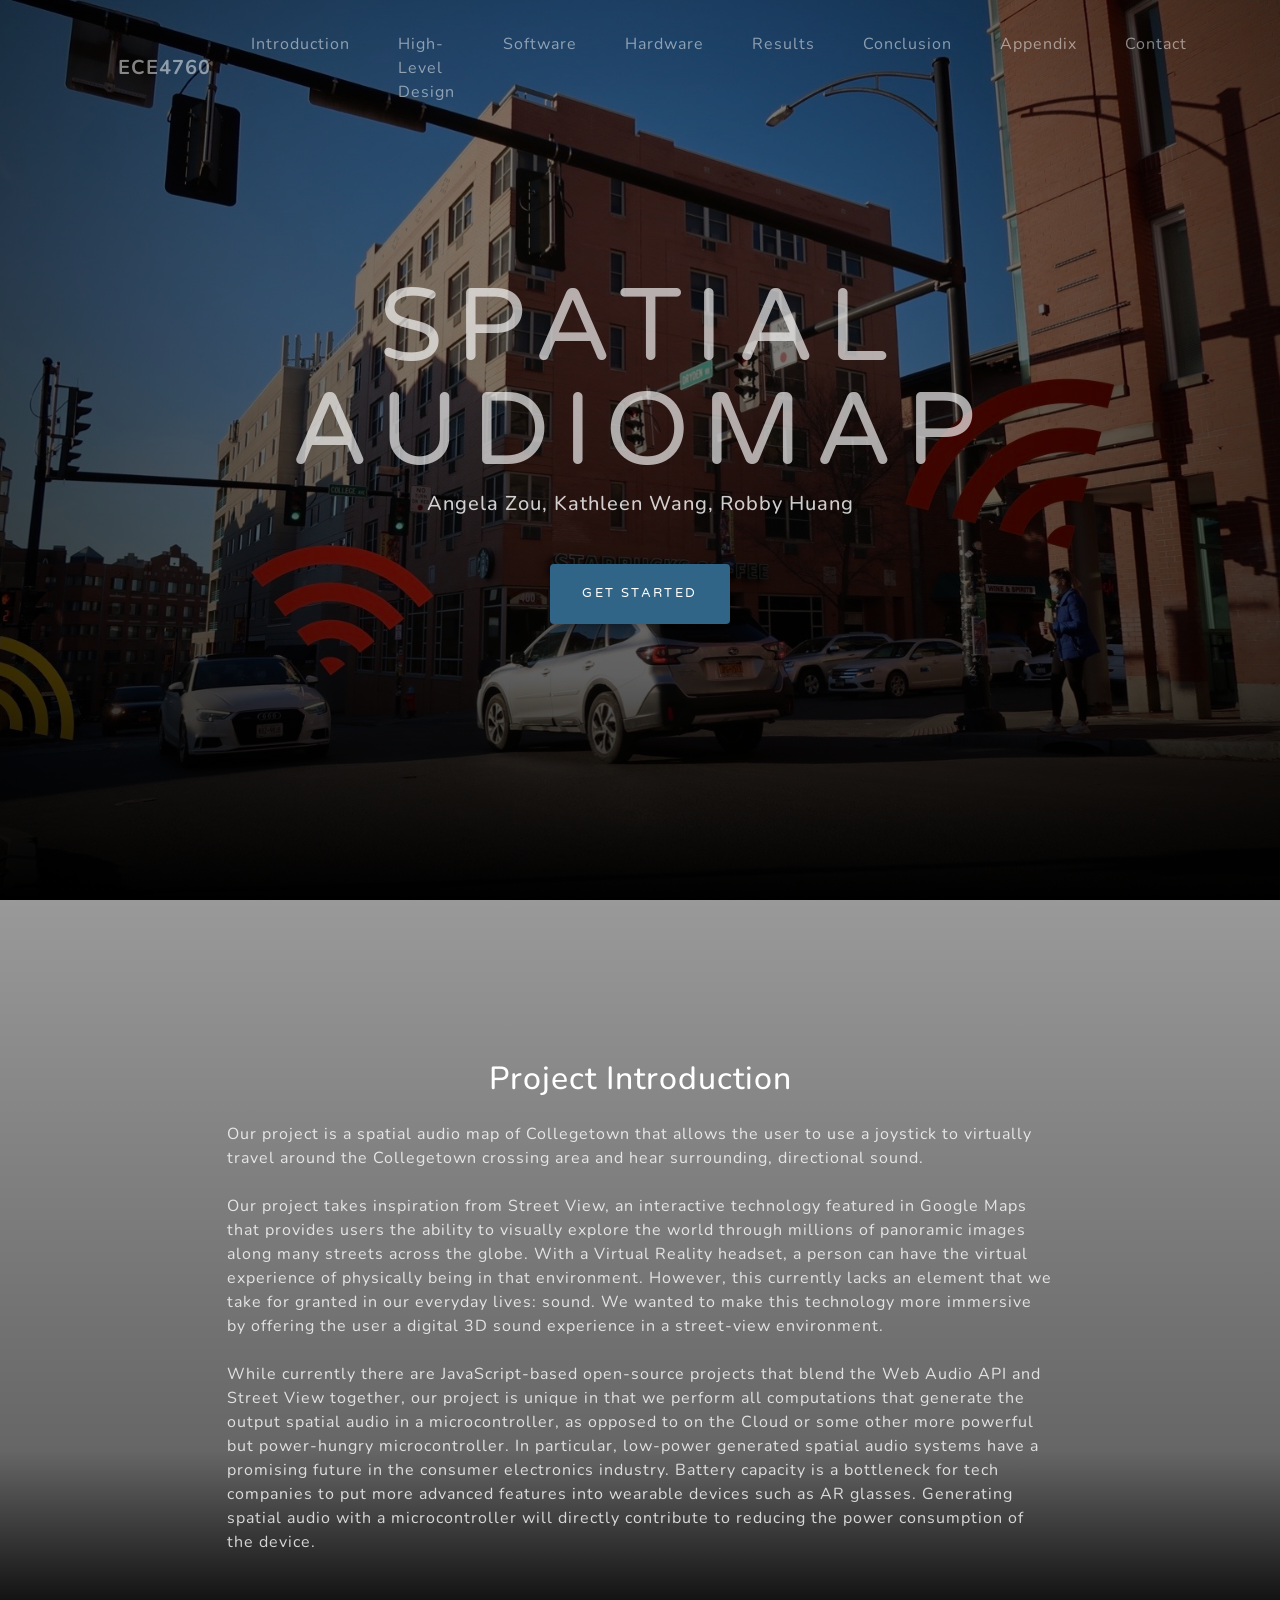
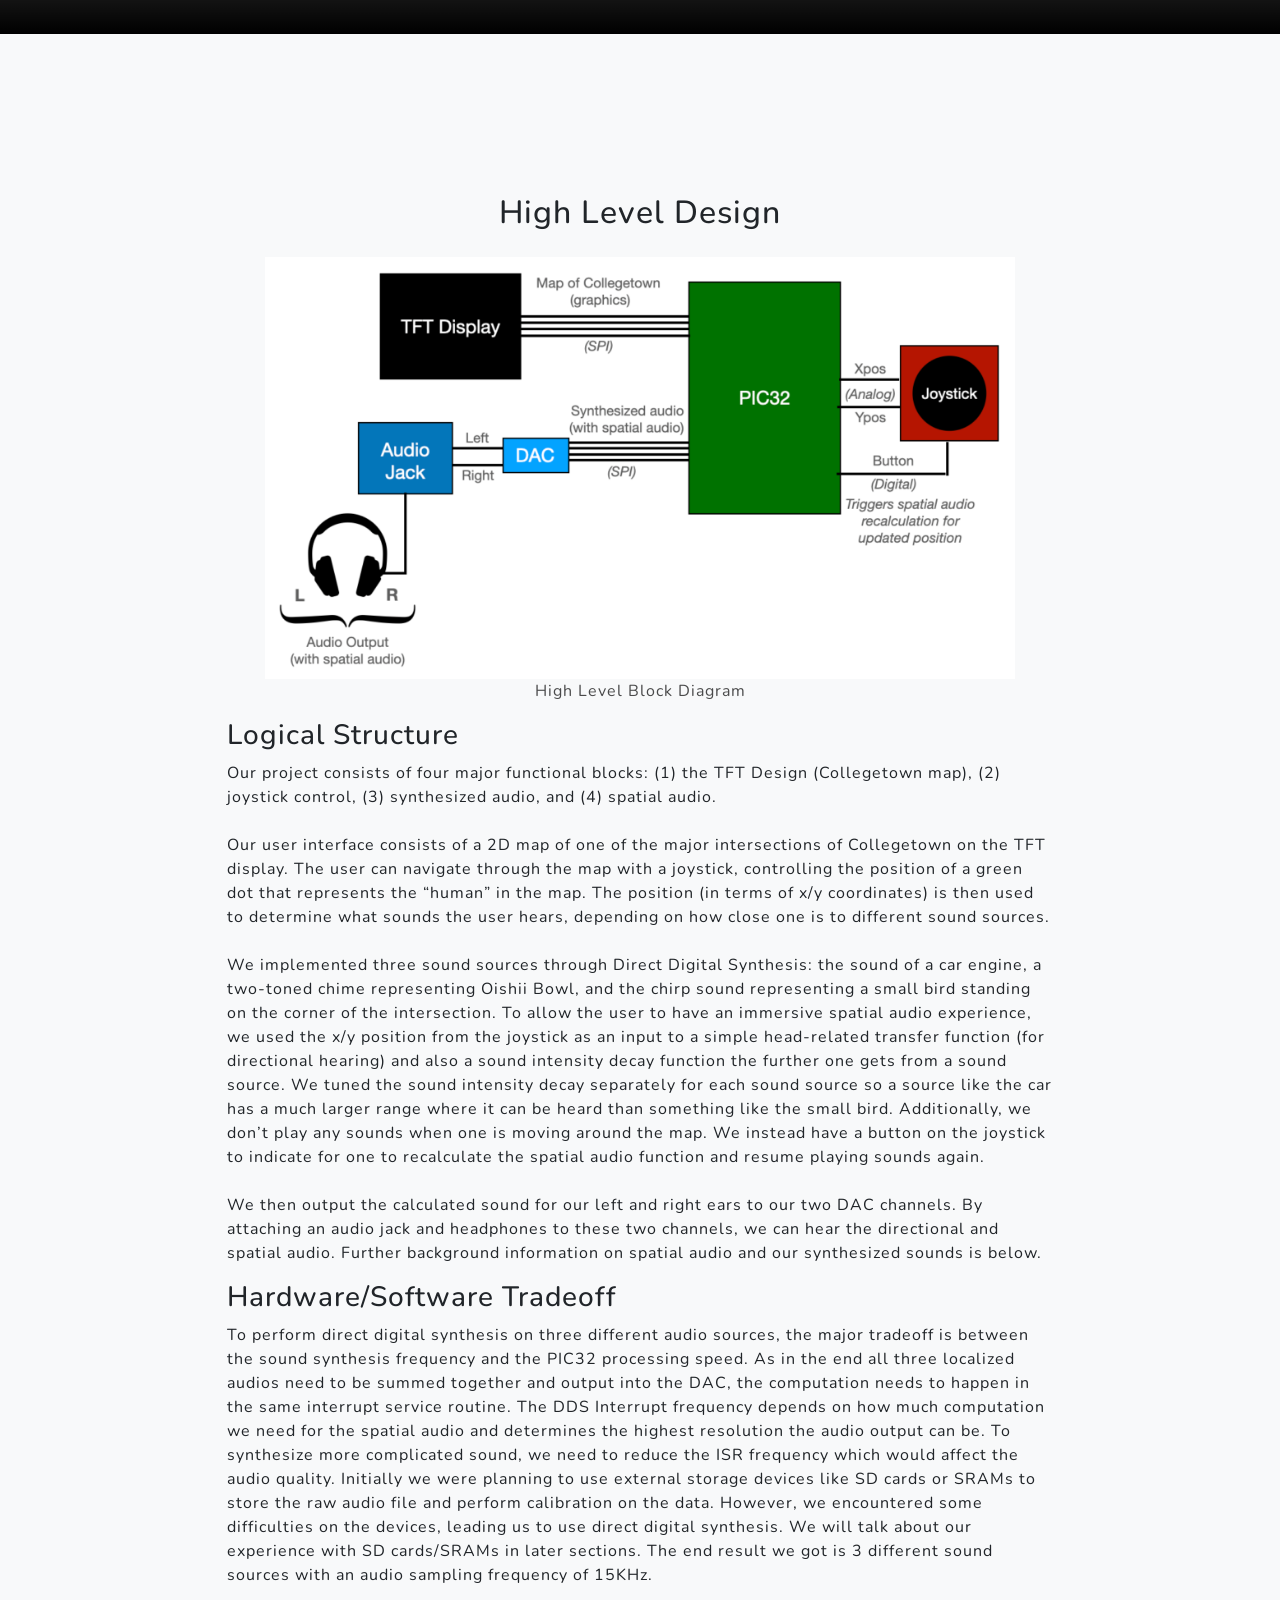
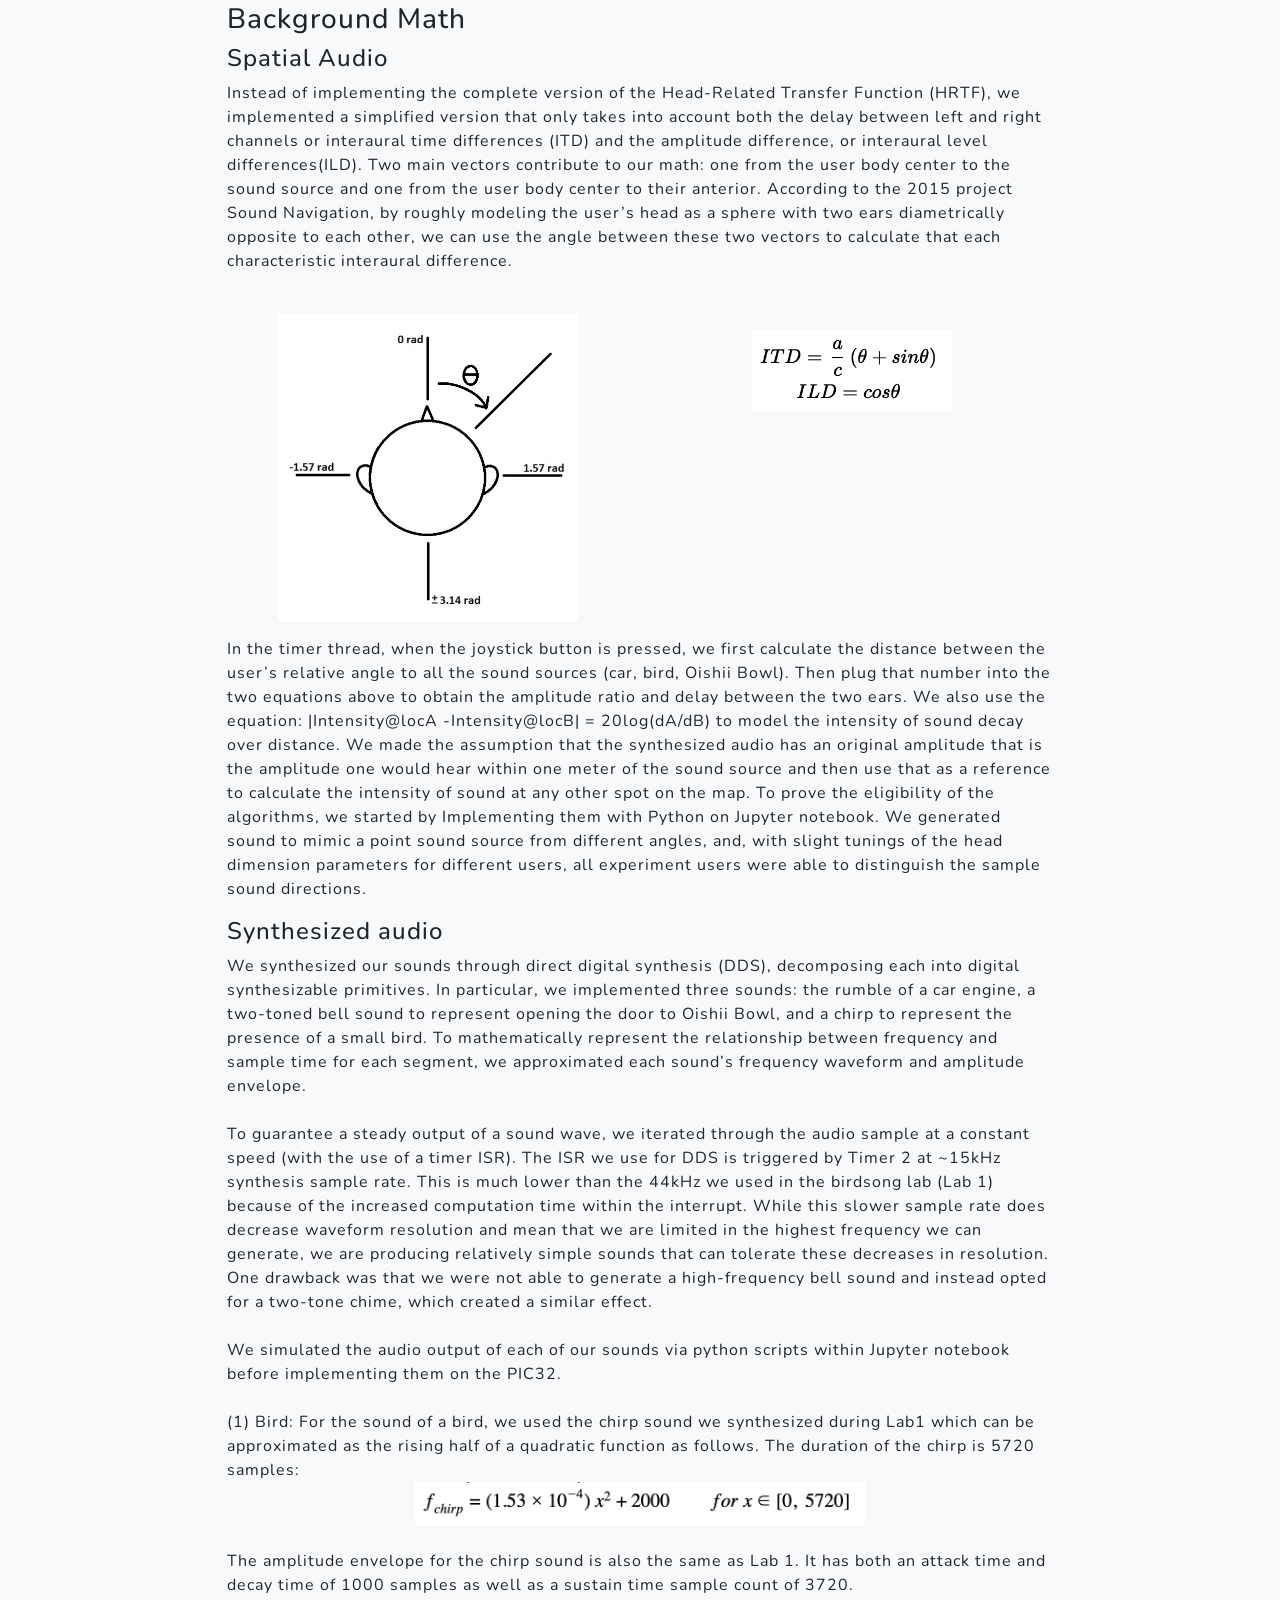
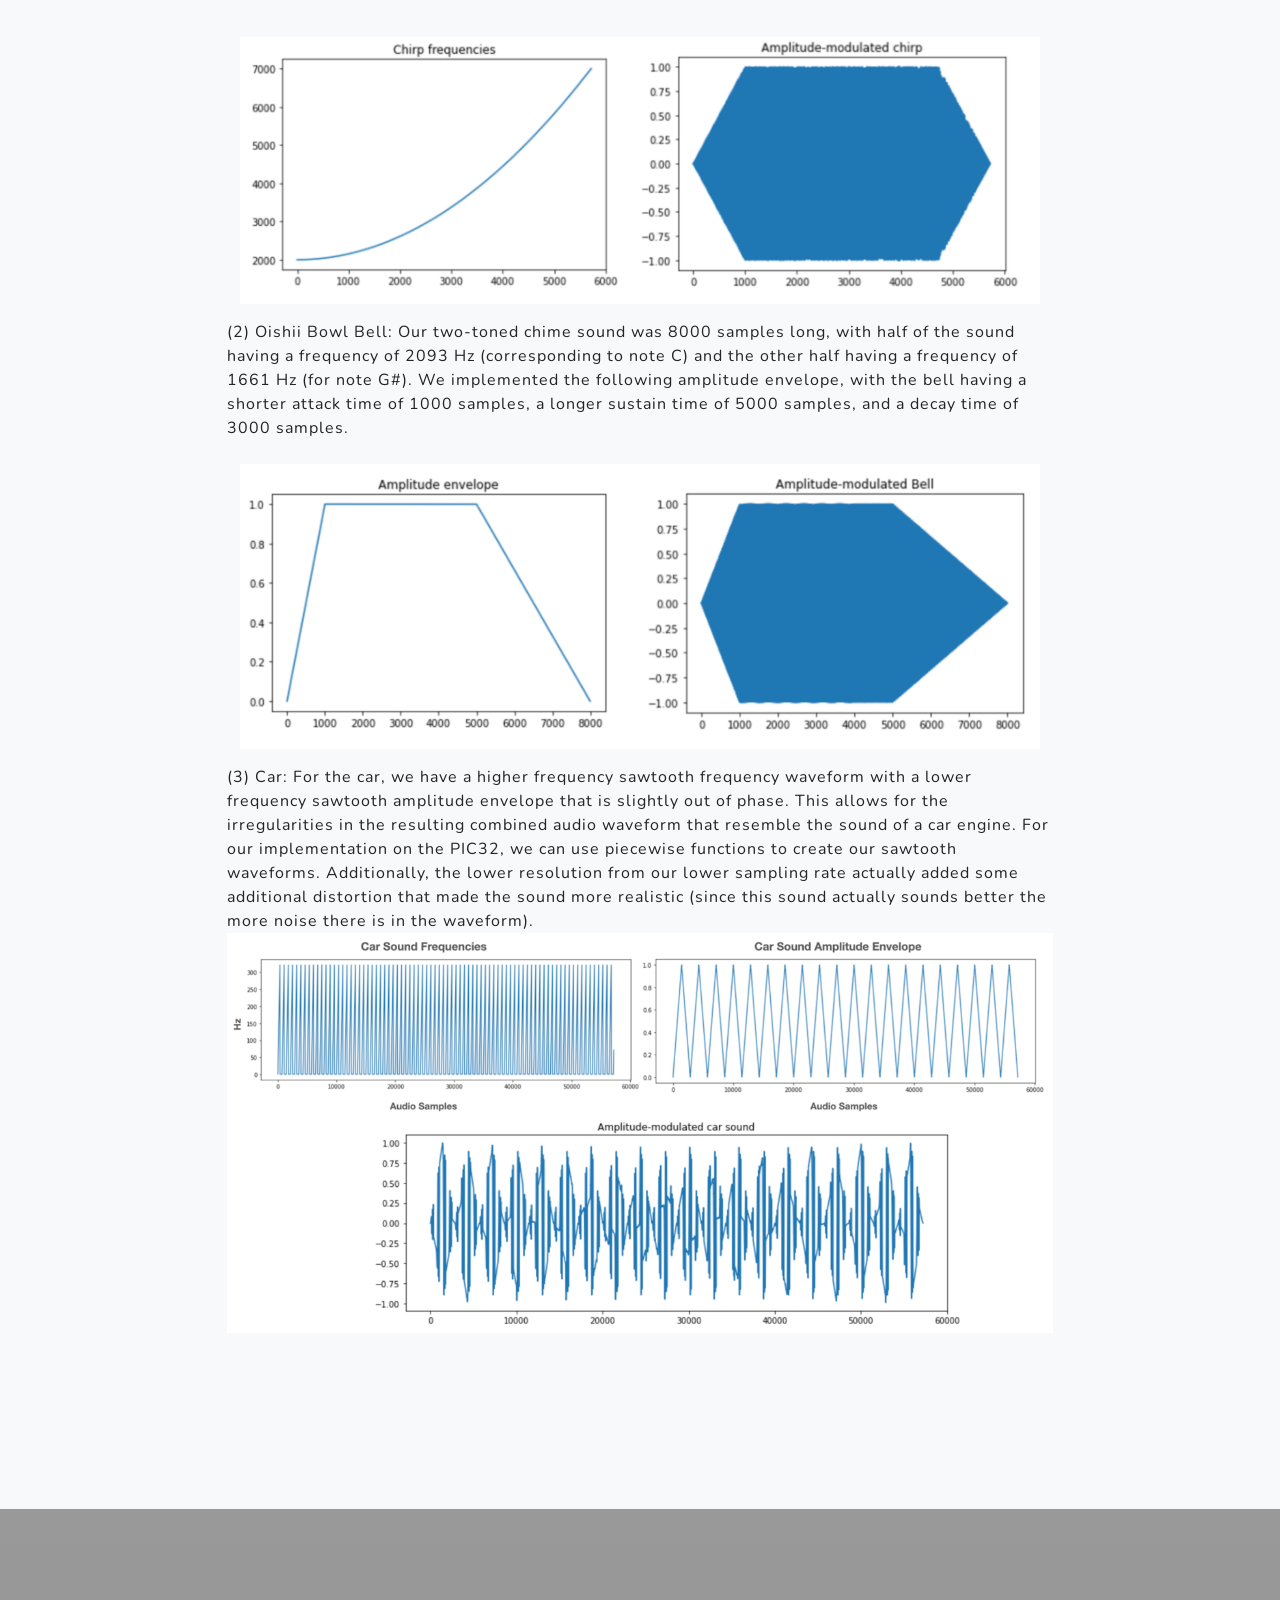
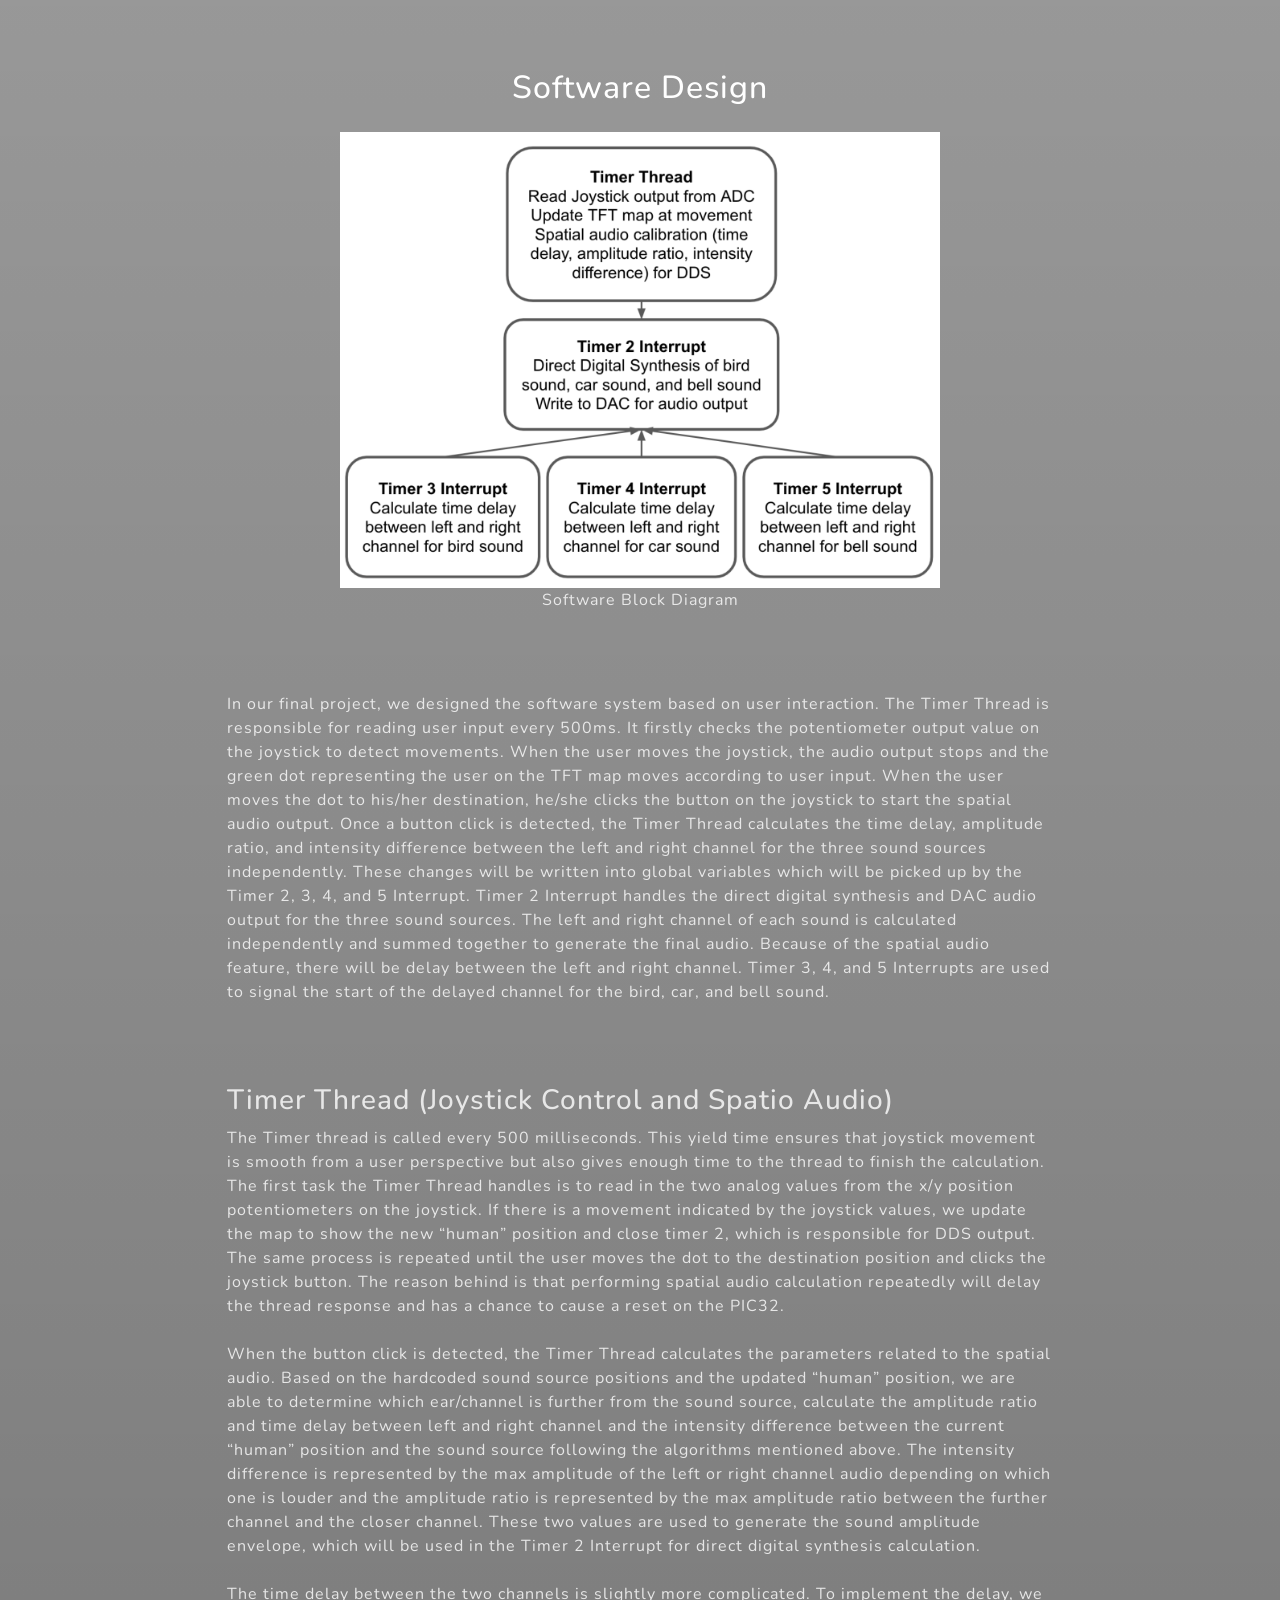
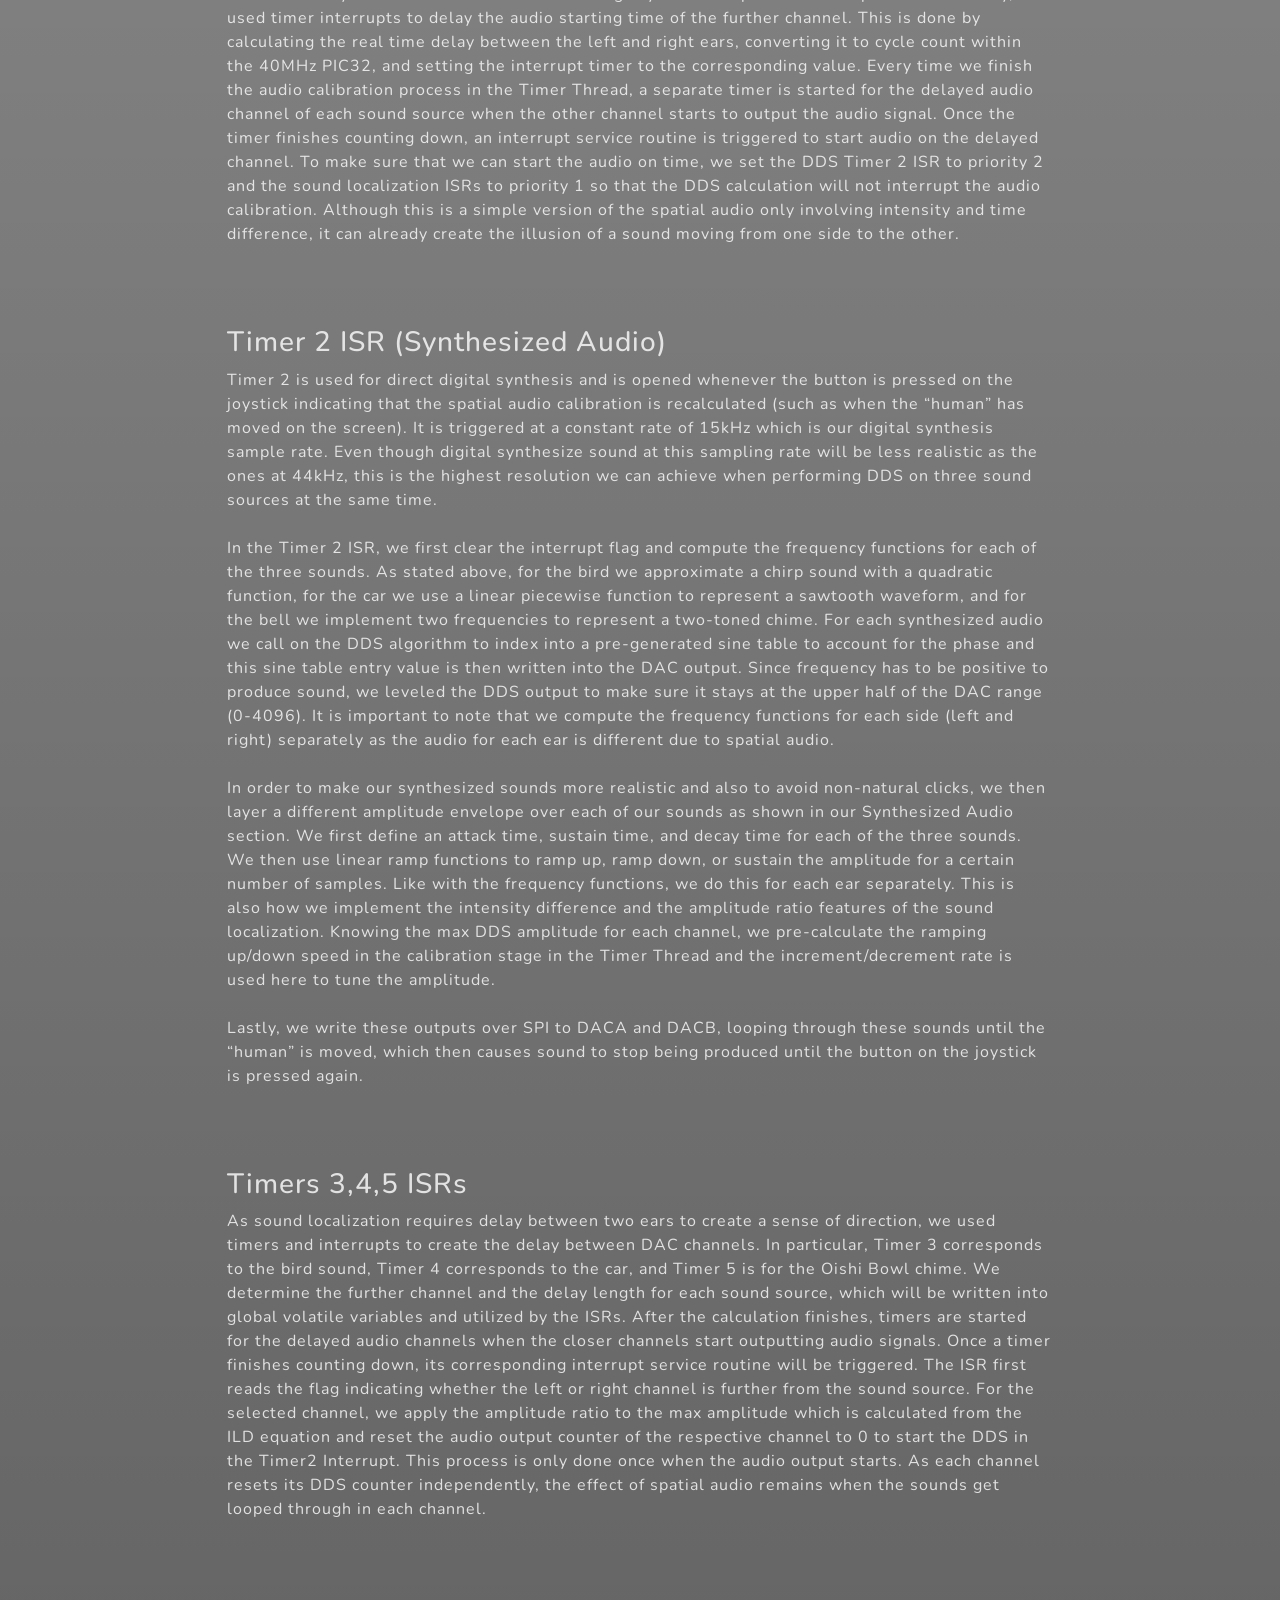
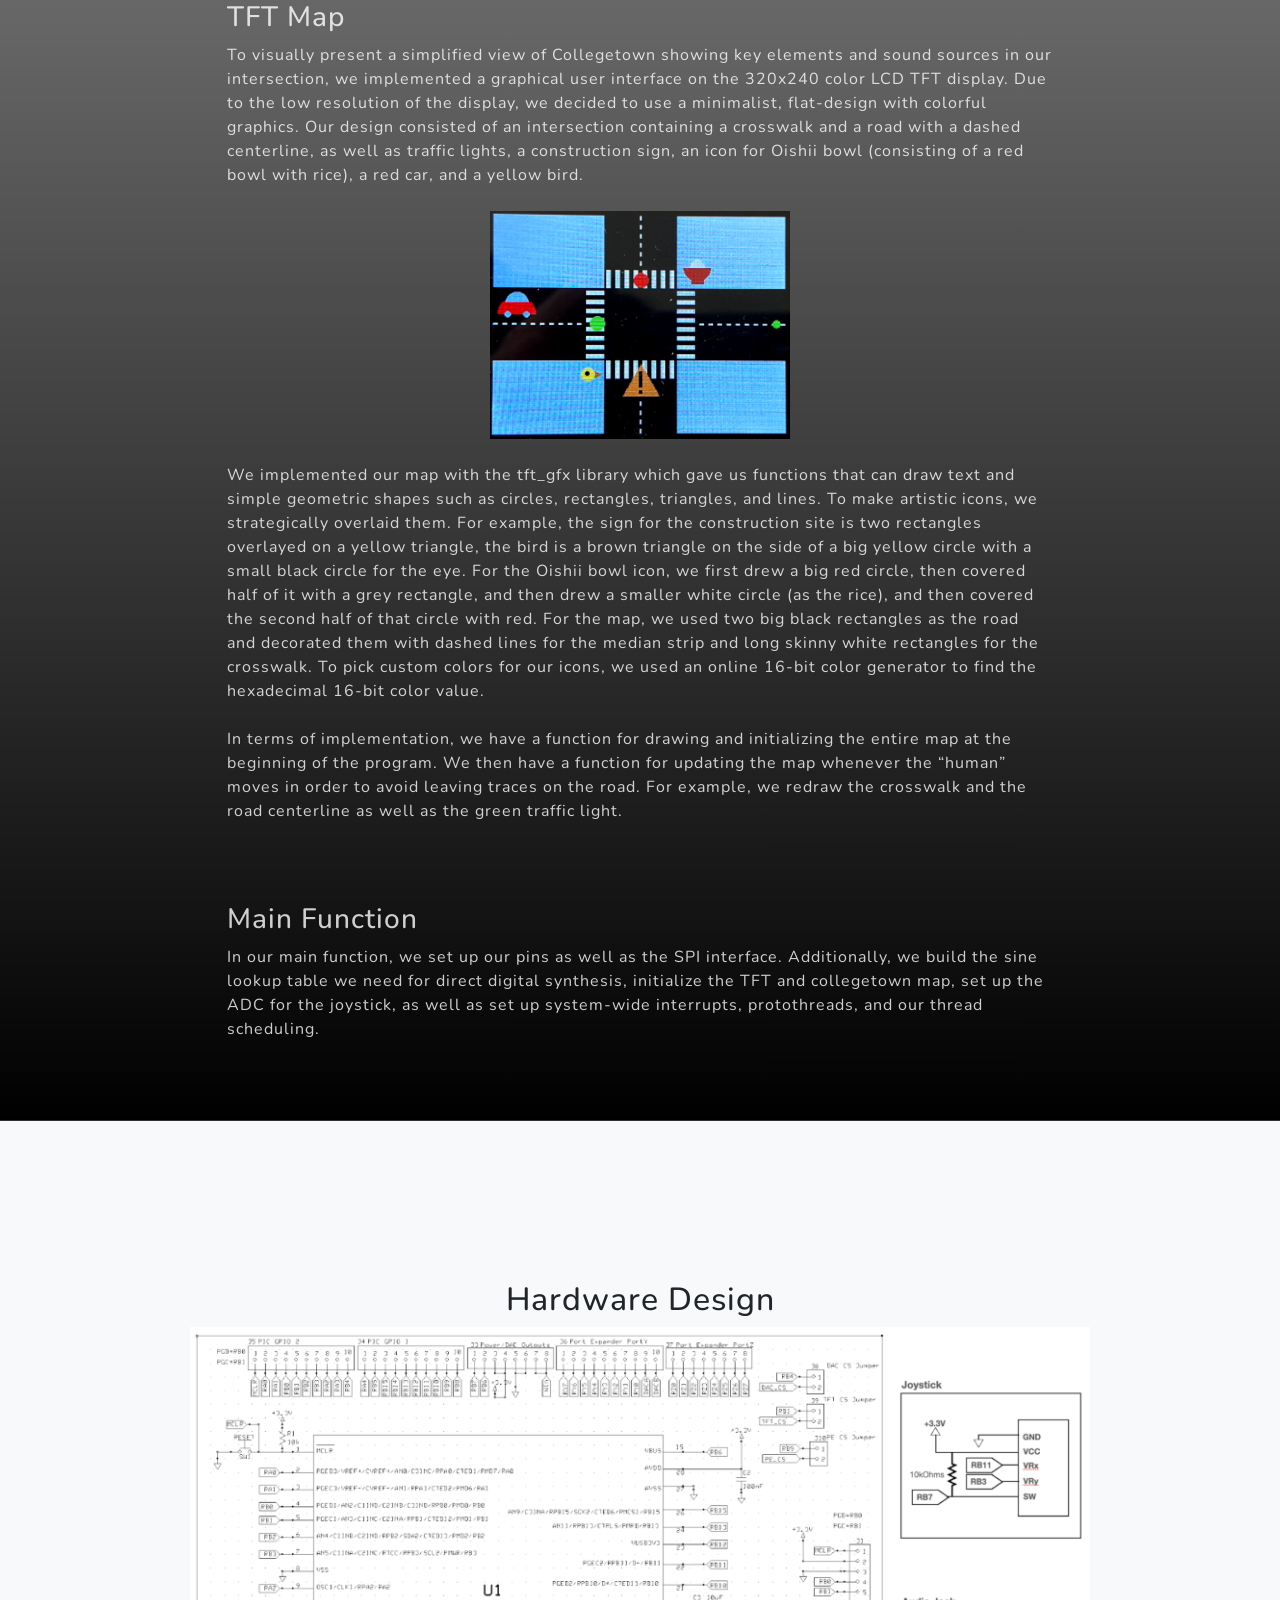
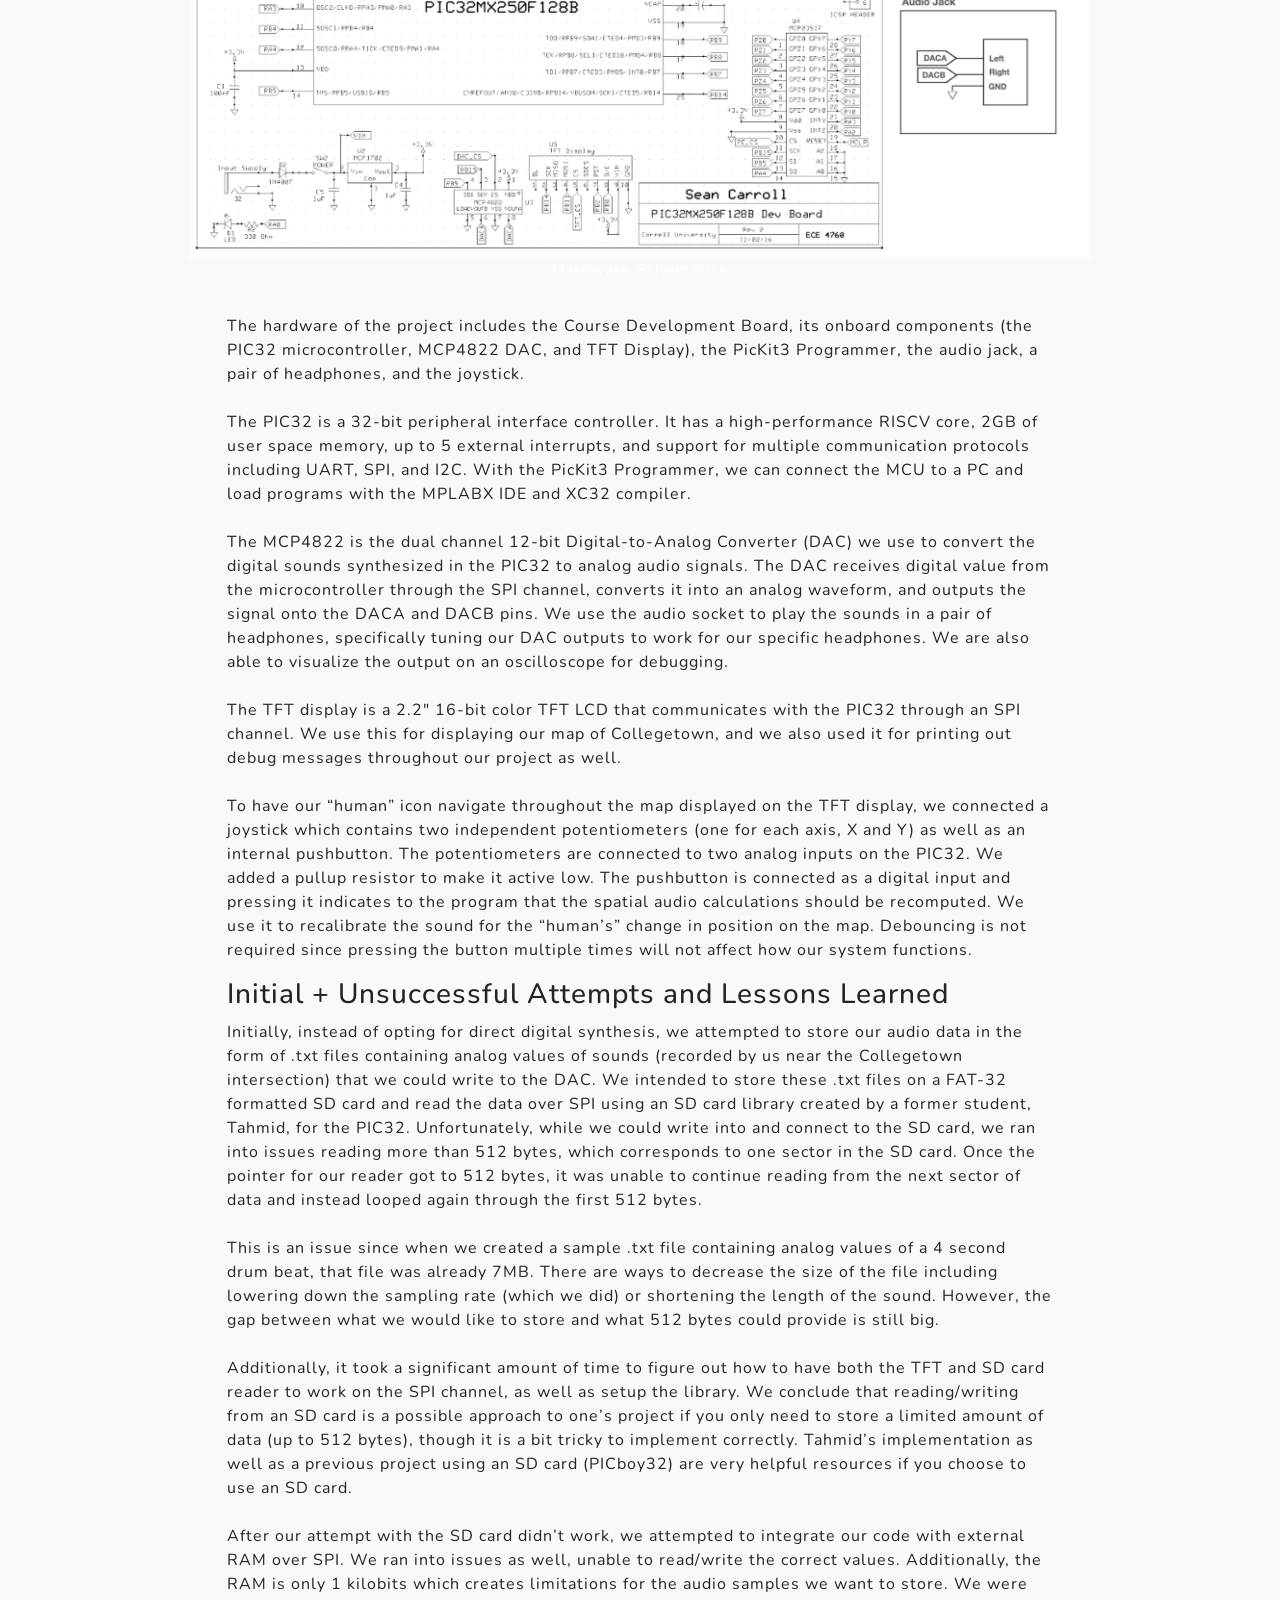
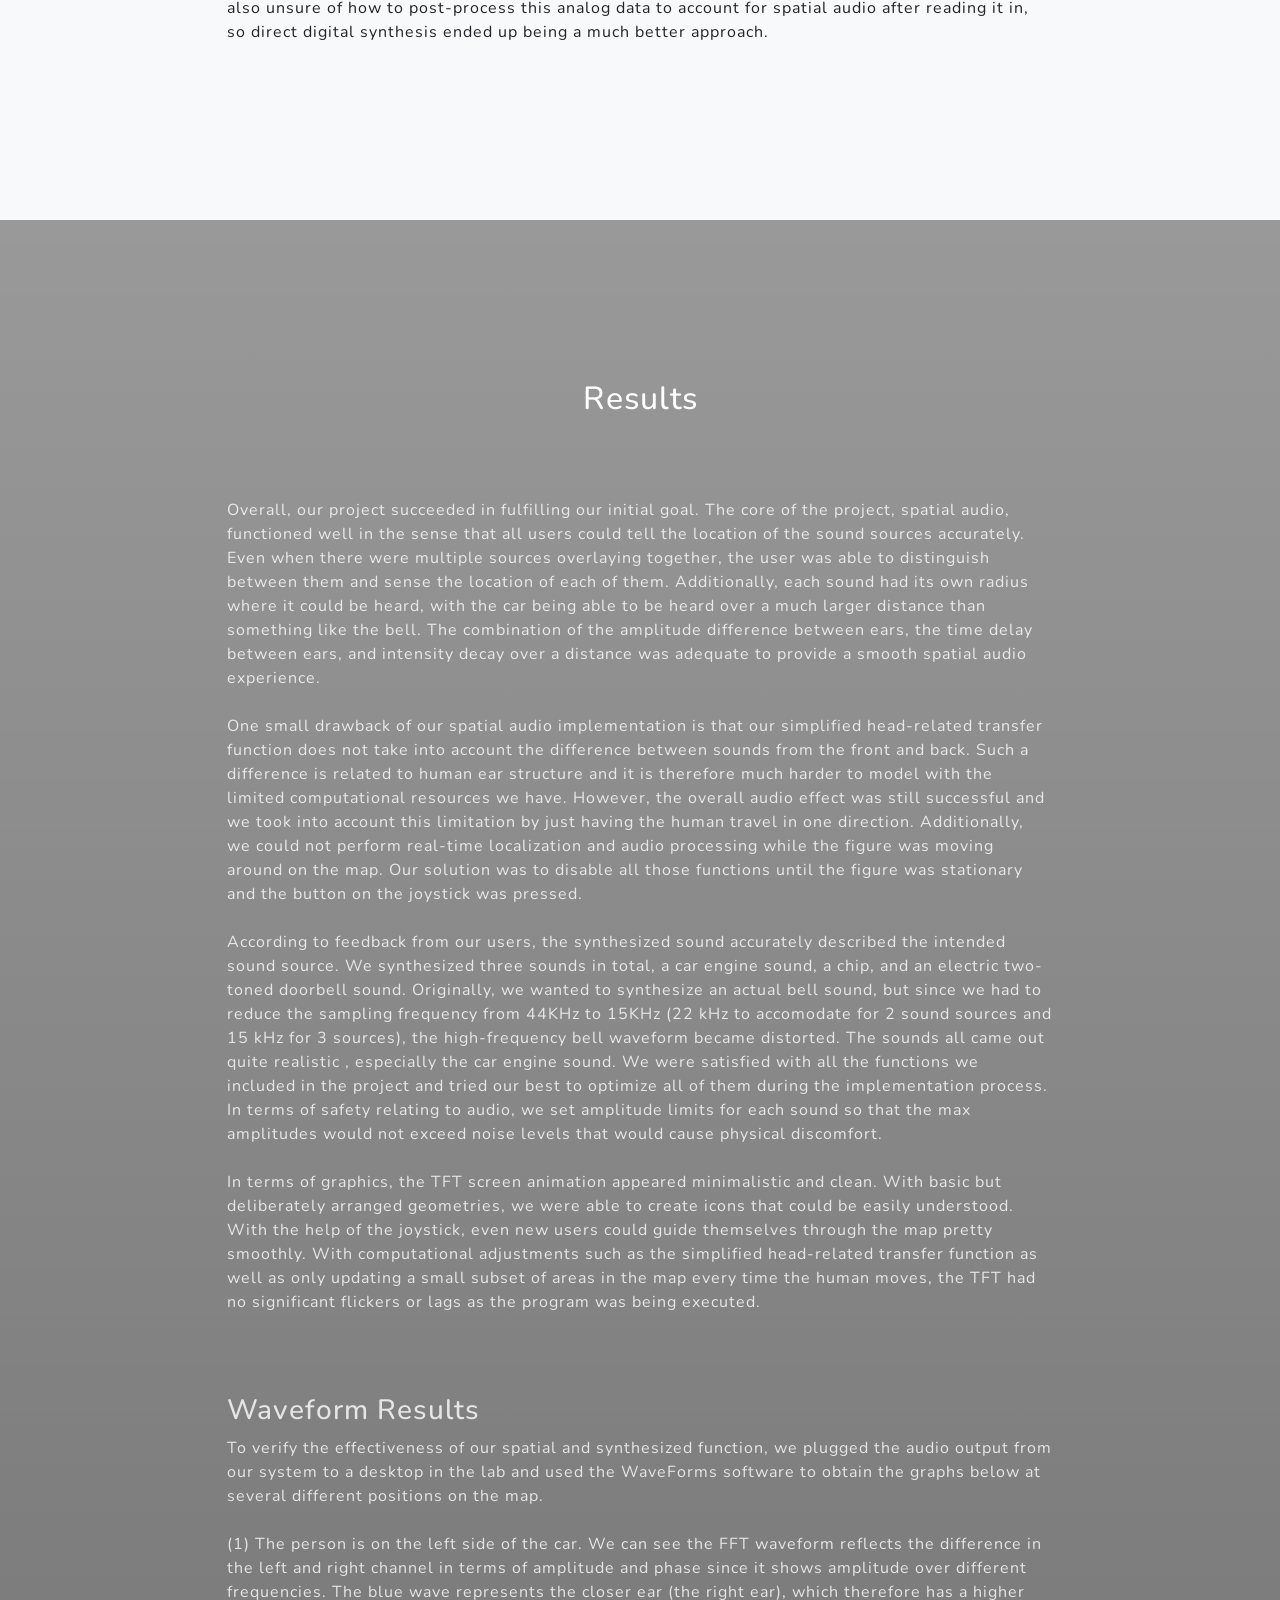
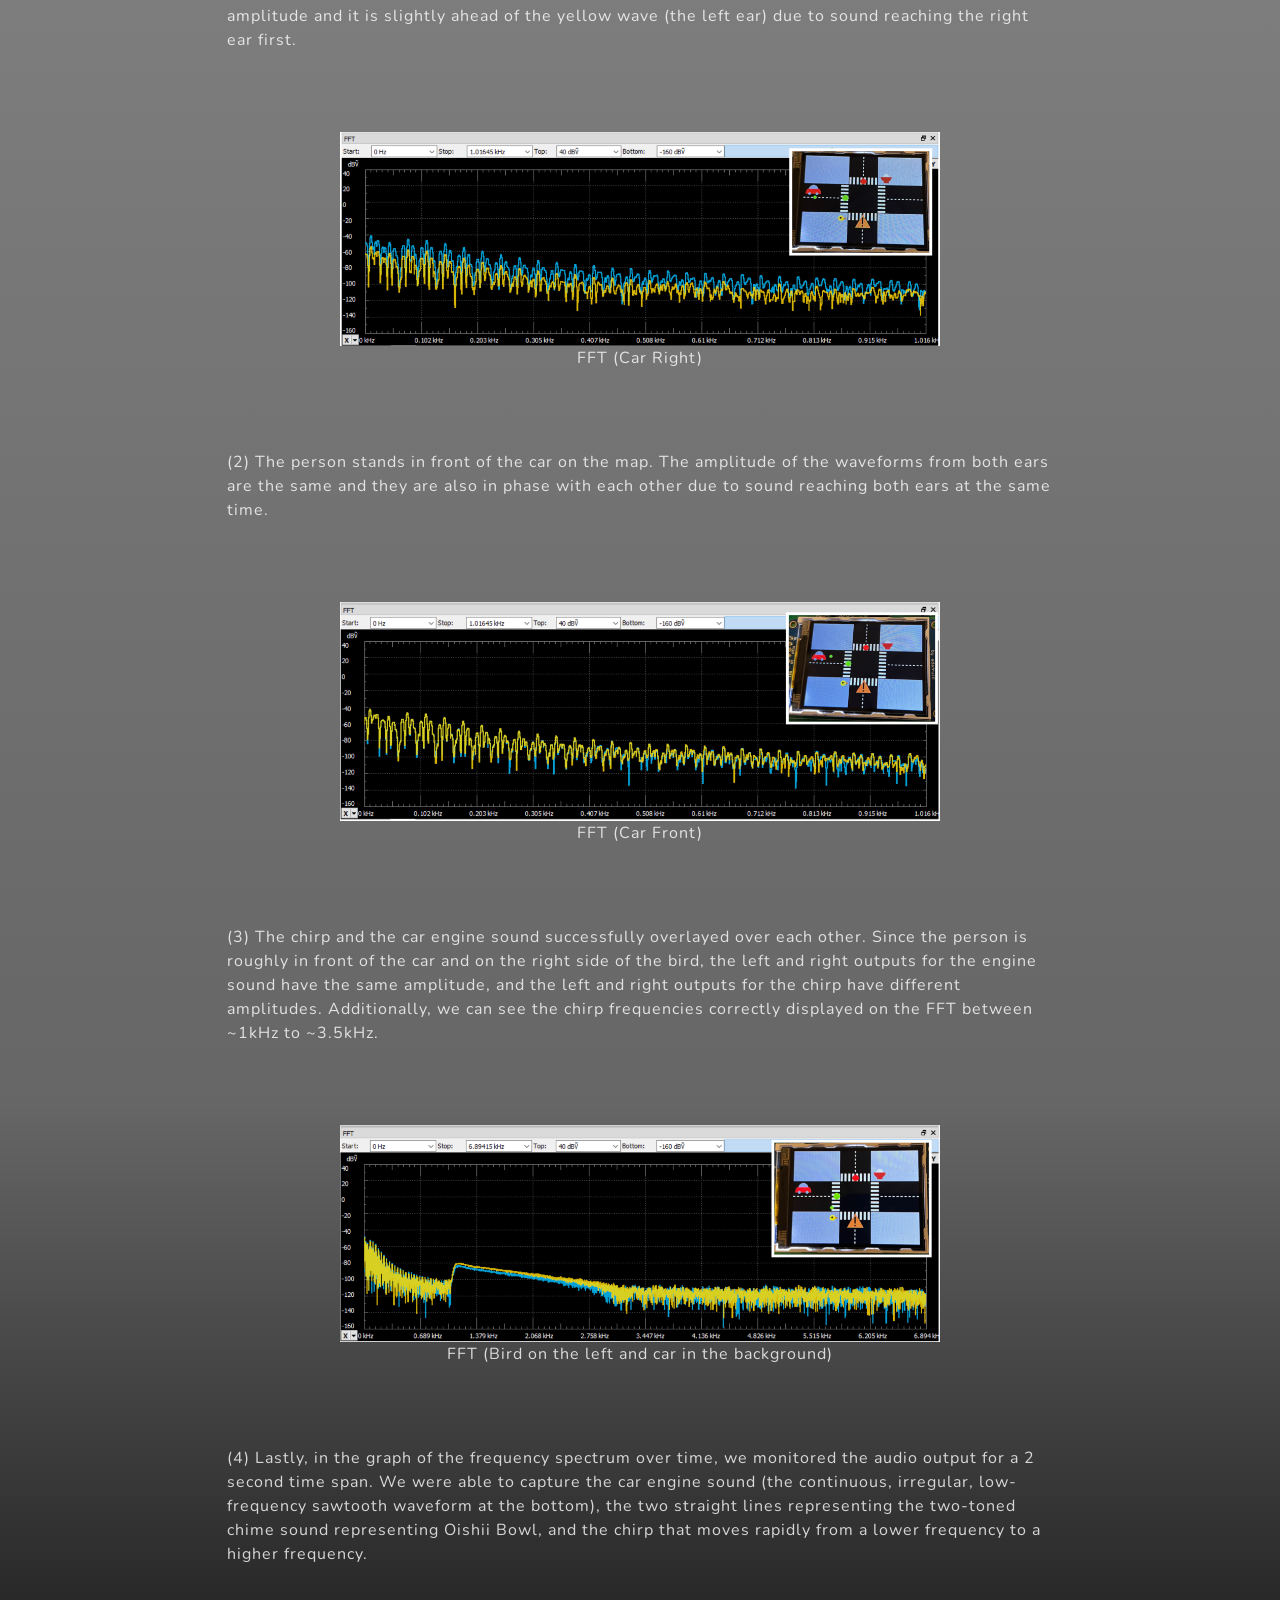
==== commit c8400739: "change background" ====
--- a/index.html
+++ b/index.html
@@ -68,7 +68,7 @@
                                 Our project takes inspiration from Street View, an interactive technology featured in Google Maps that provides users the ability to visually explore the world through millions of panoramic images along many streets across the globe. With a Virtual Reality headset, a person can have the virtual experience of physically being in that environment. However, this currently lacks an element that we take for granted in our everyday lives: sound. We wanted to make this technology more immersive by offering the user a digital 3D sound experience in a street-view environment. <br>
                                     <br>
                                 While currently there are JavaScript-based open-source projects that blend the Web Audio API and Street View together, our project is unique in that we perform all computations that generate the output spatial audio in a microcontroller, as opposed to on the Cloud or some other more powerful but power-hungry microcontroller. In particular, low-power generated spatial audio systems have a promising future in the consumer electronics industry. Battery capacity is a bottleneck for tech companies to put more advanced features into wearable devices such as AR glasses. Generating spatial audio with a microcontroller will directly contribute to reducing the power consumption of the device.
-                                <img width = "600" height = "auto" class="img-fluid d-block mx-auto" src="assets/img/intro_background.jpg" alt="...">
+                                <!-- <img width = "600" height = "auto" class="img-fluid d-block mx-auto" src="assets/img/intro_background.jpg" alt="..."> -->
                             </p>
                     </div>
                 </div>
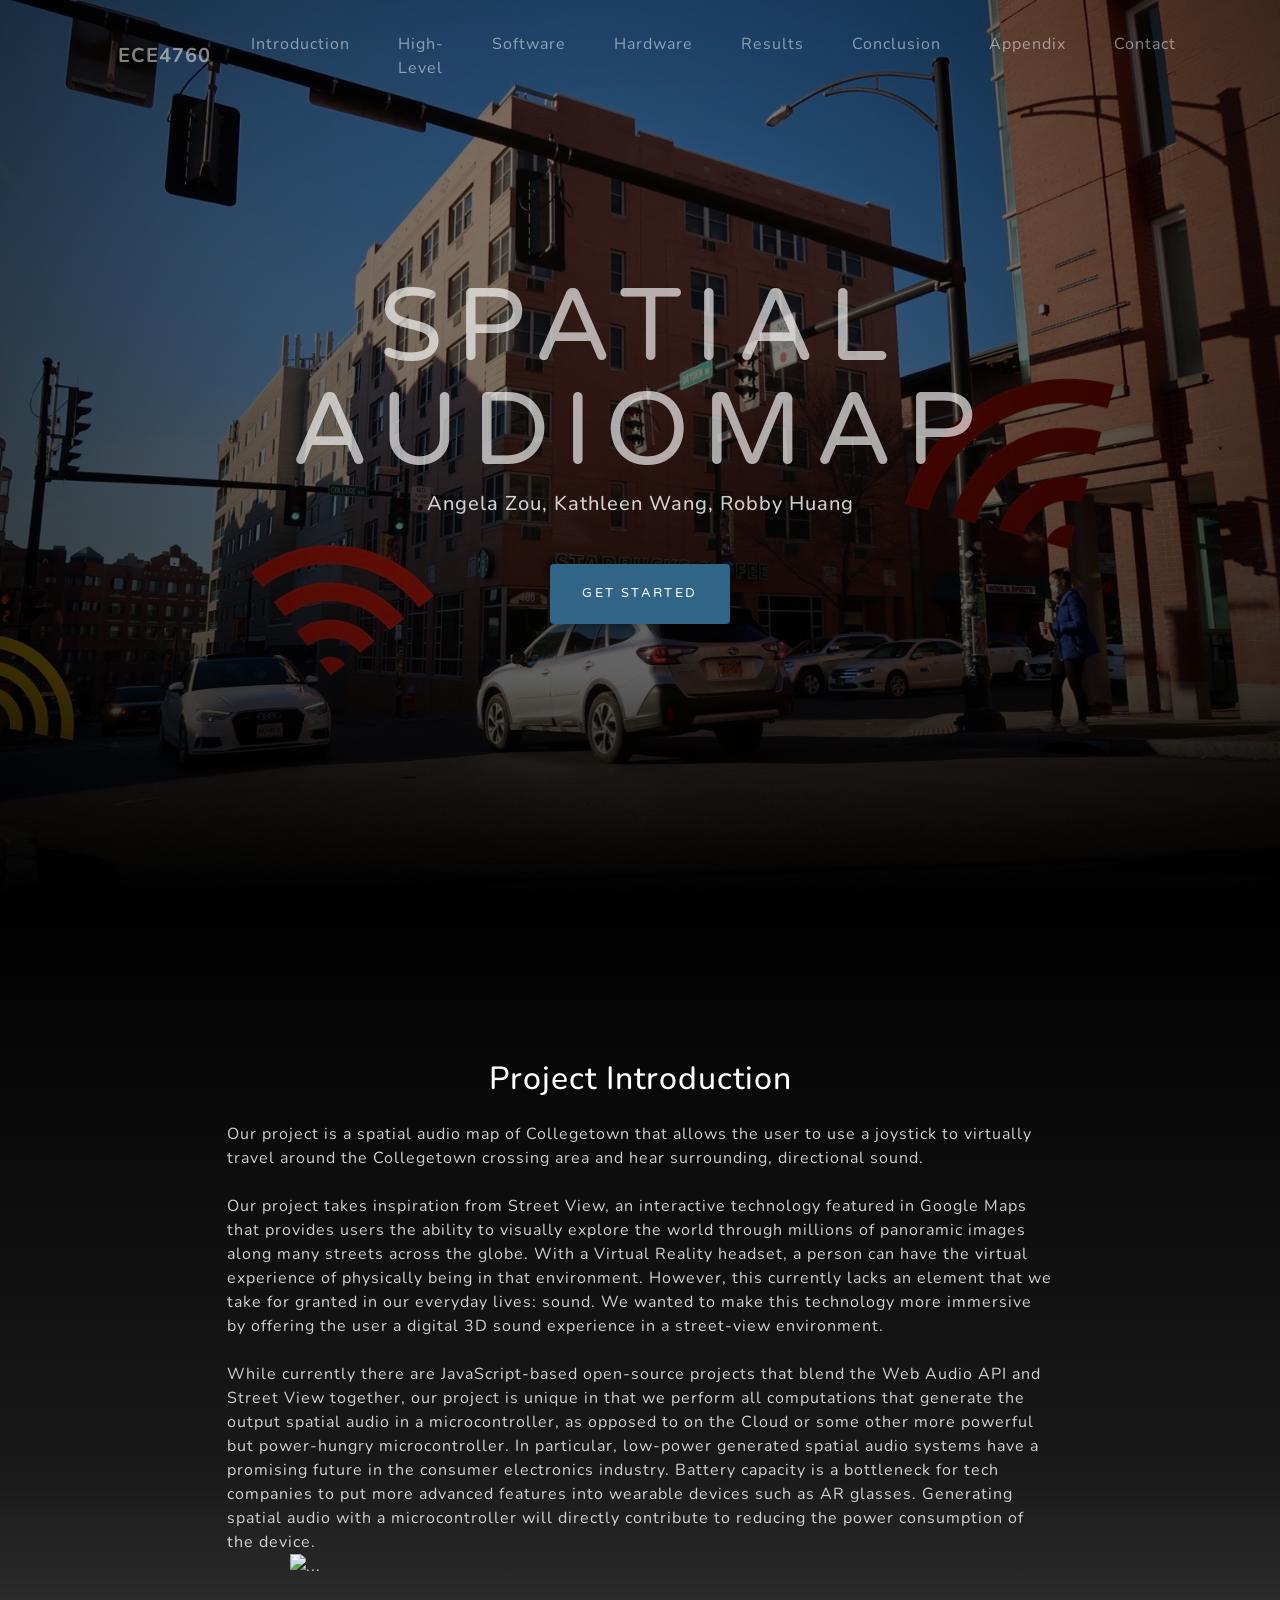
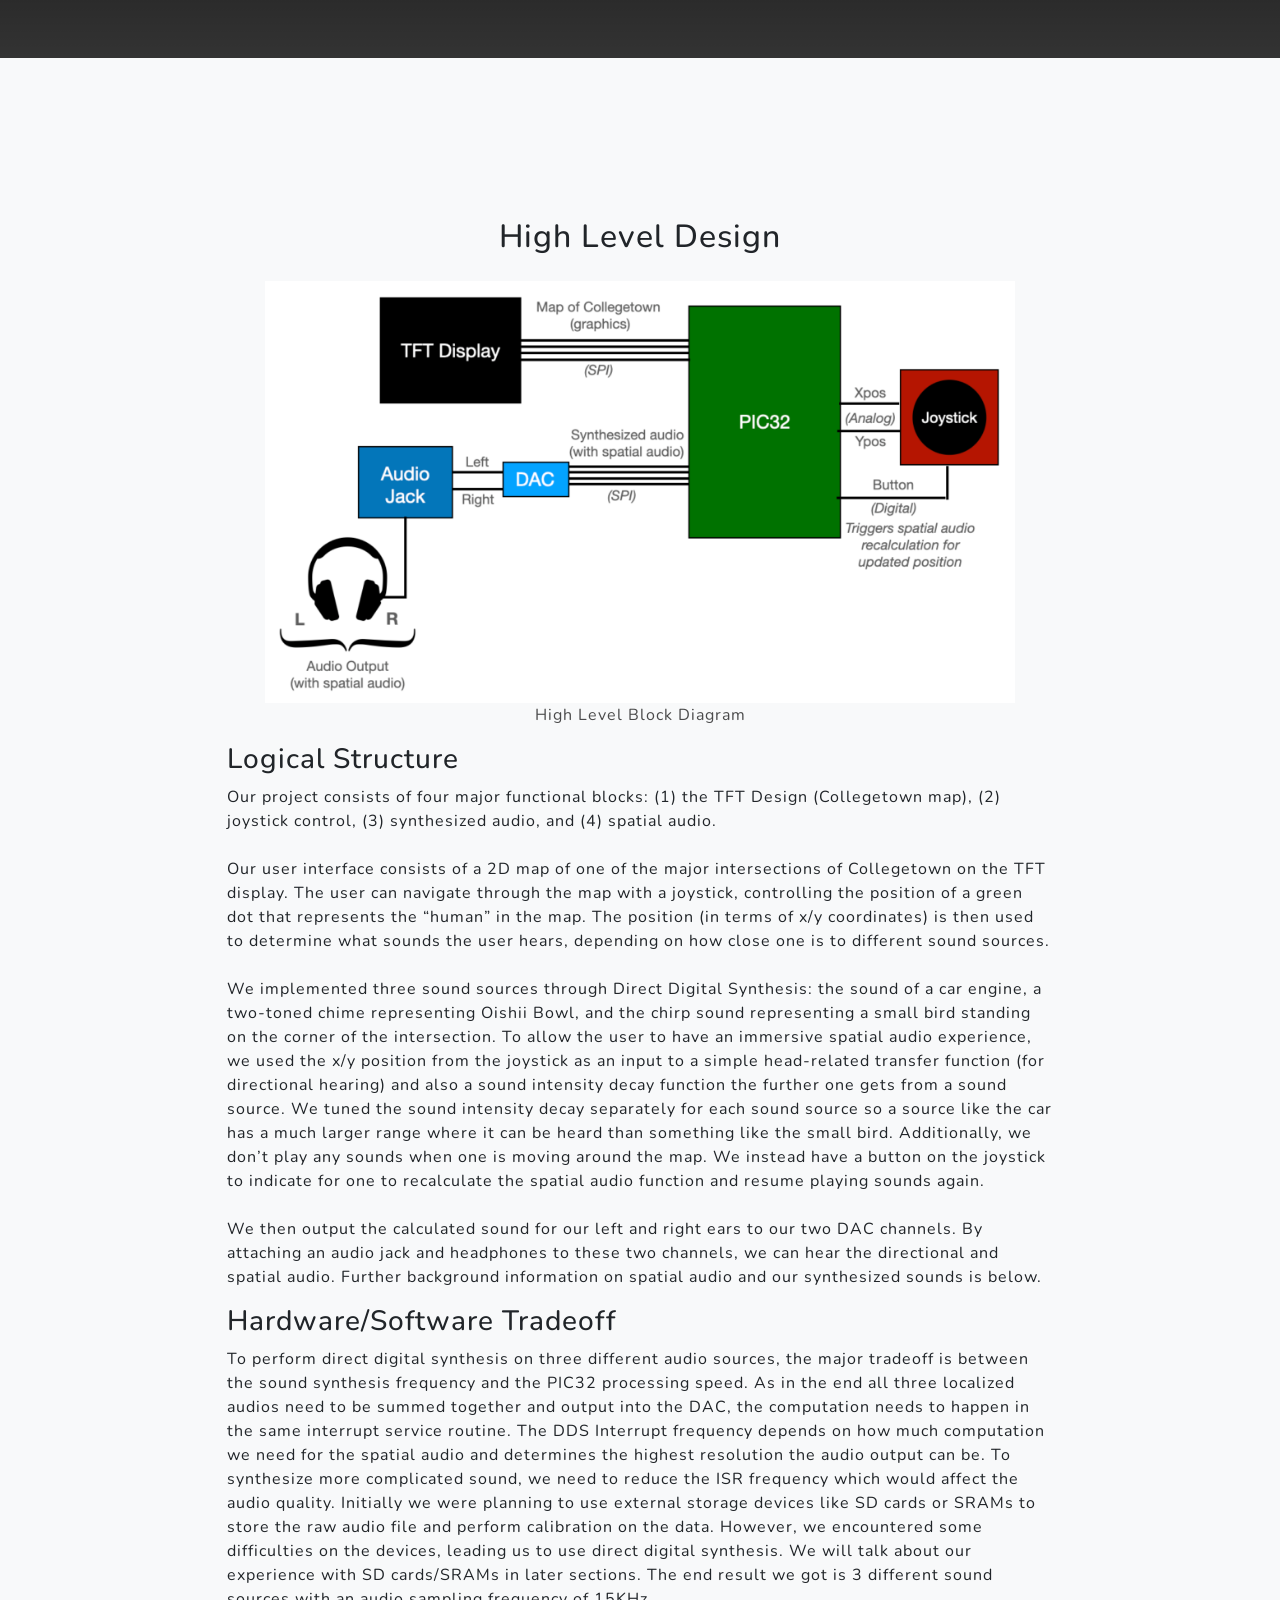
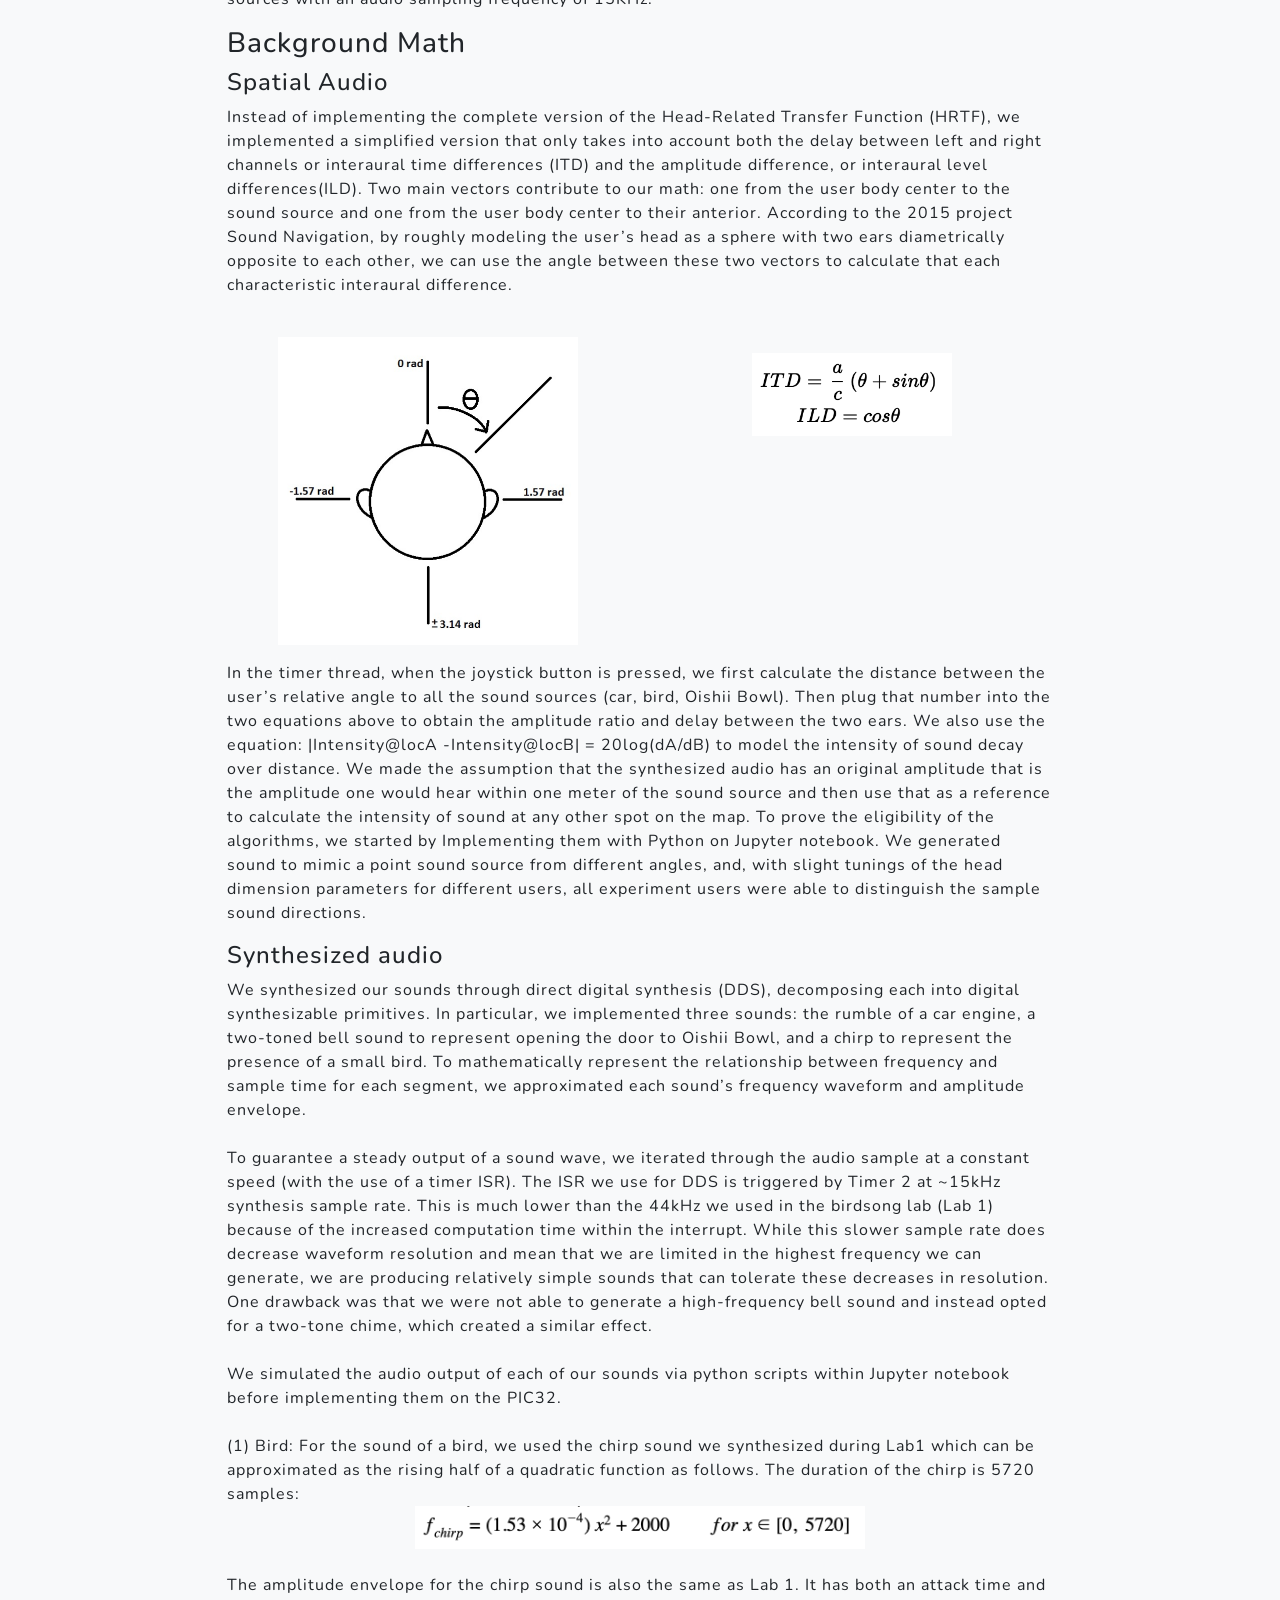
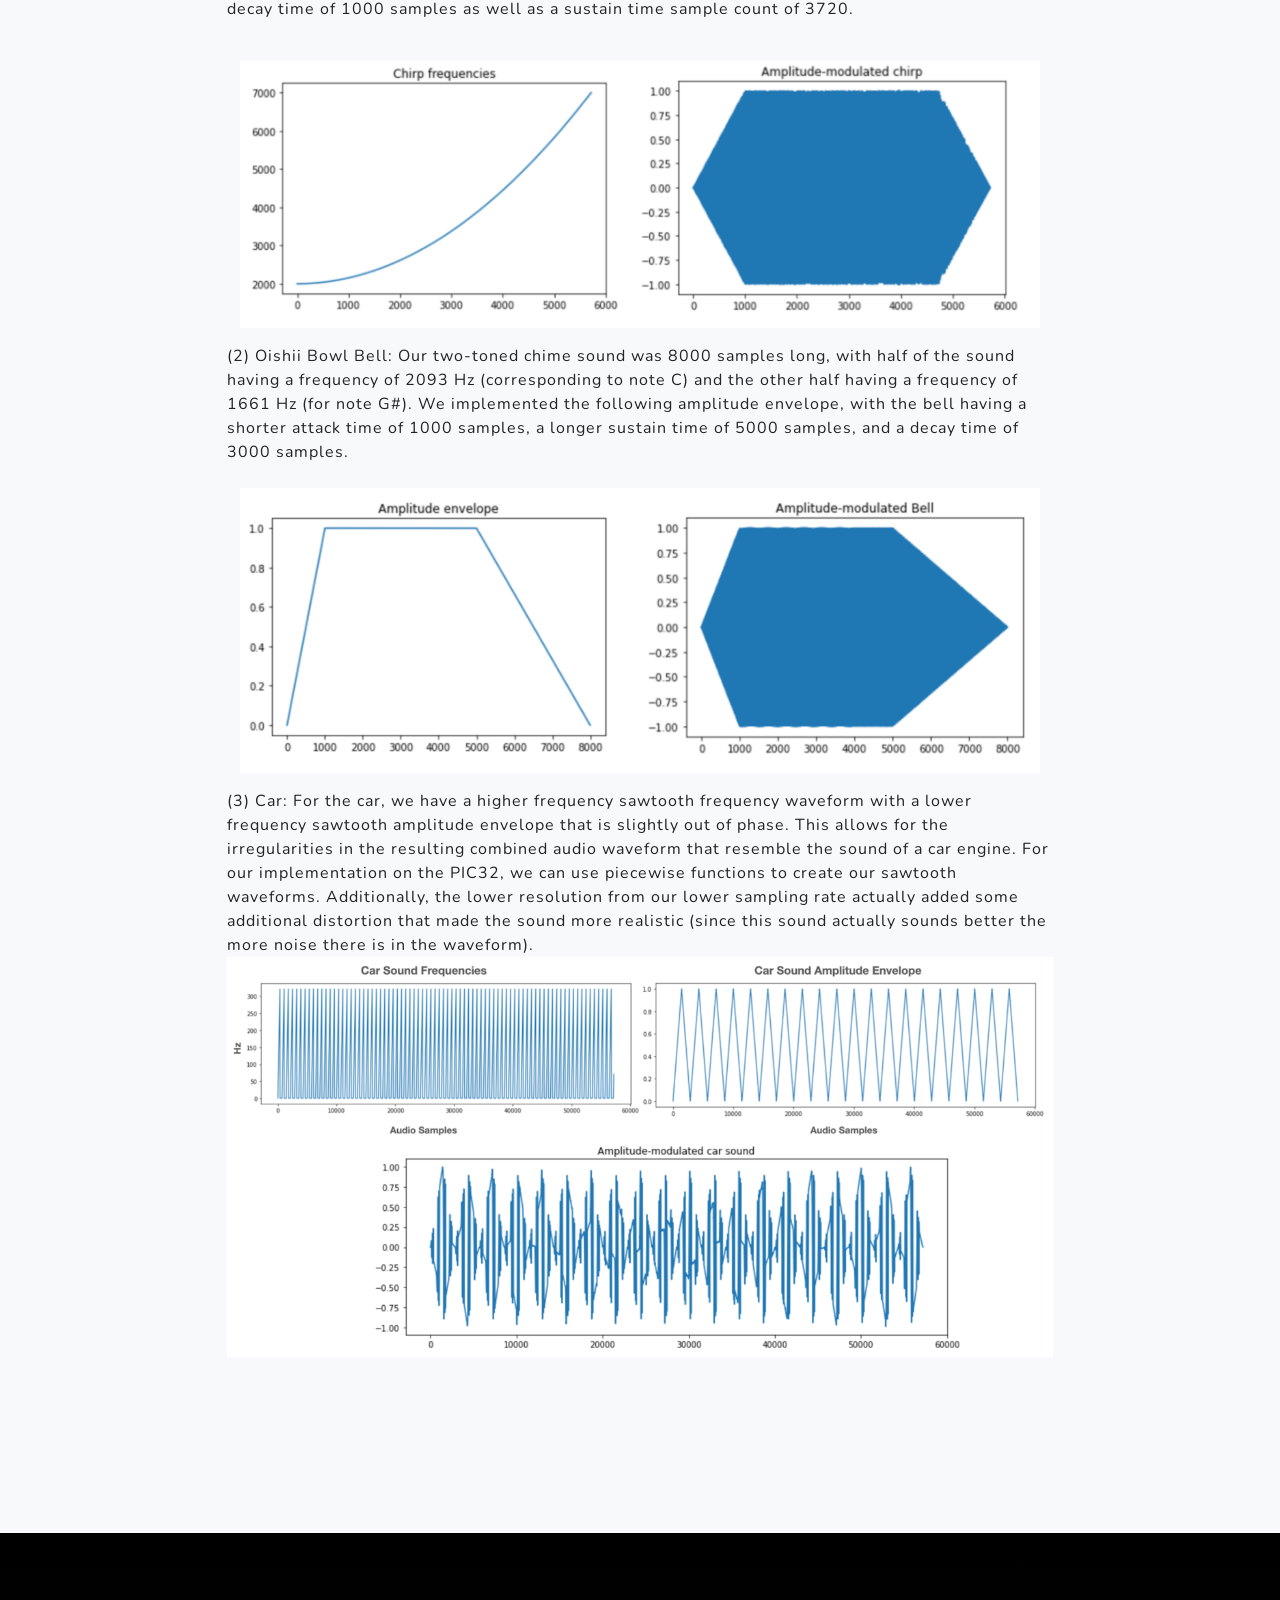
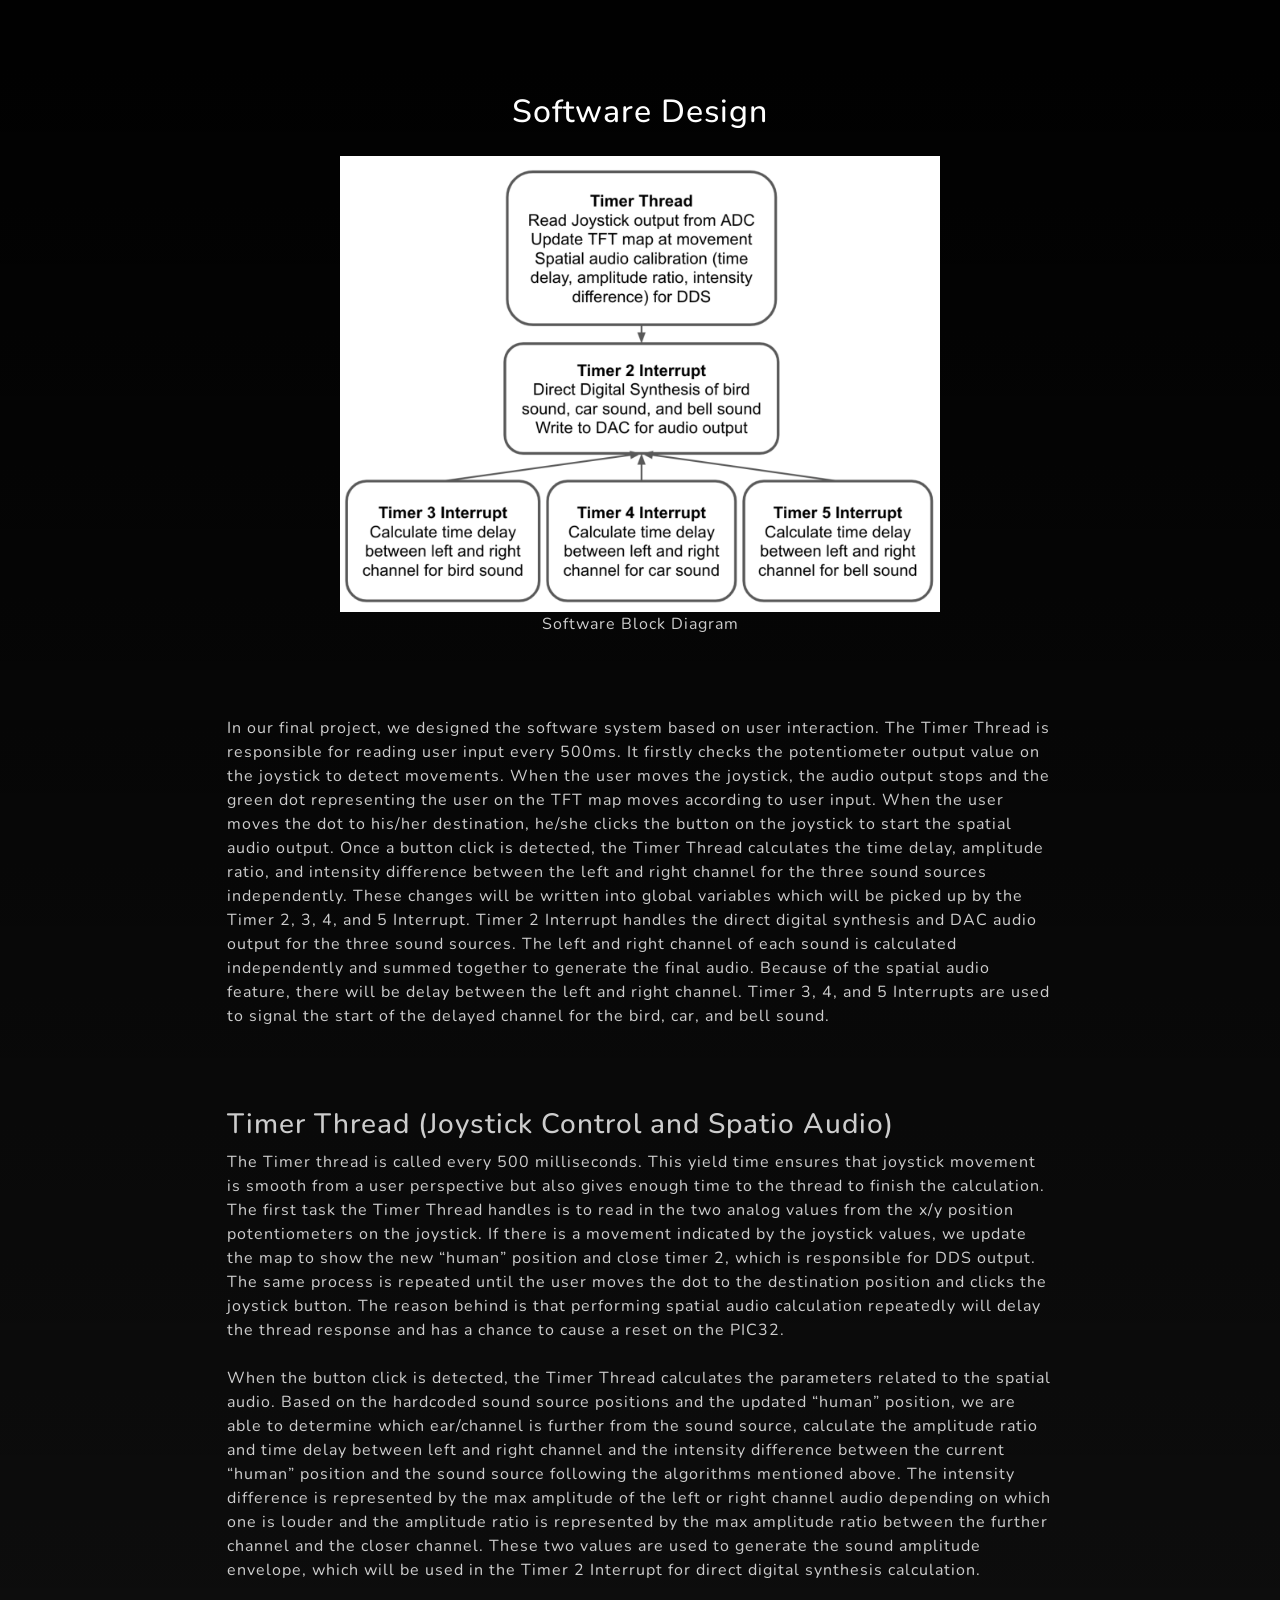
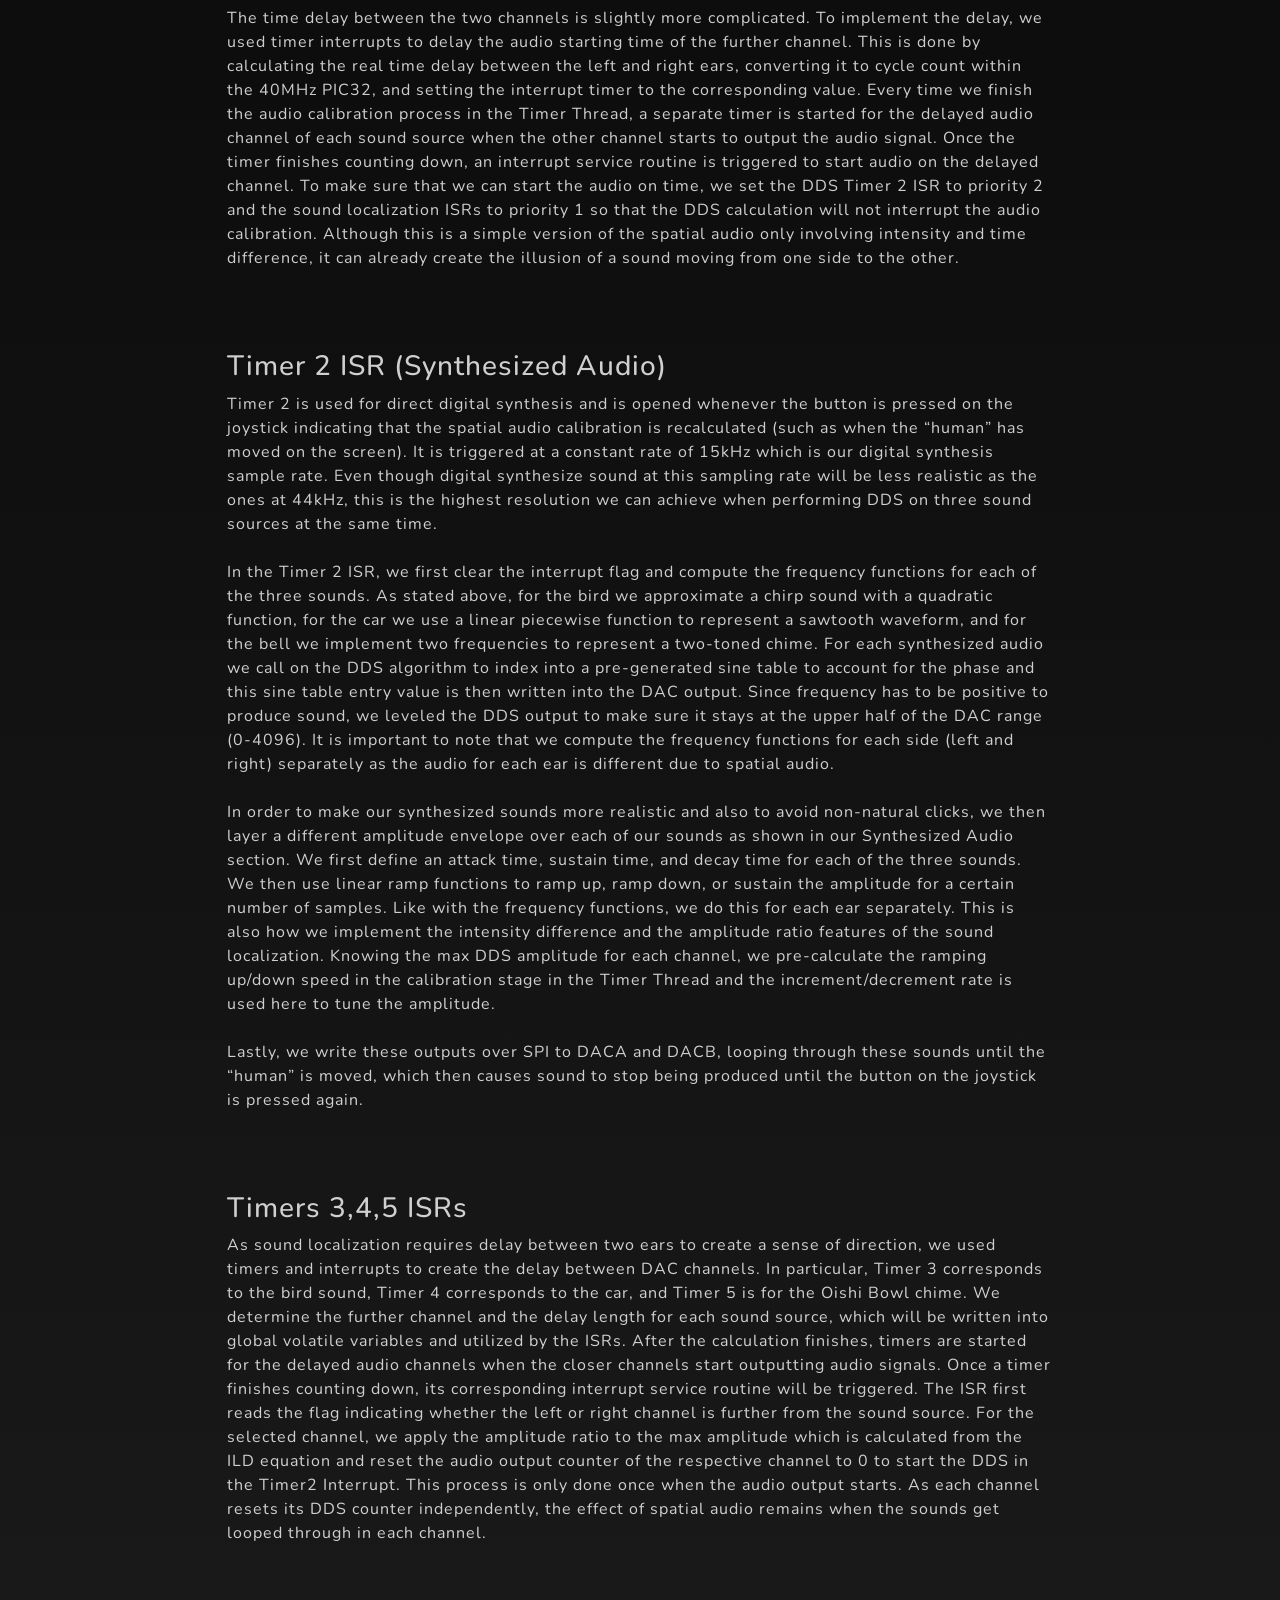
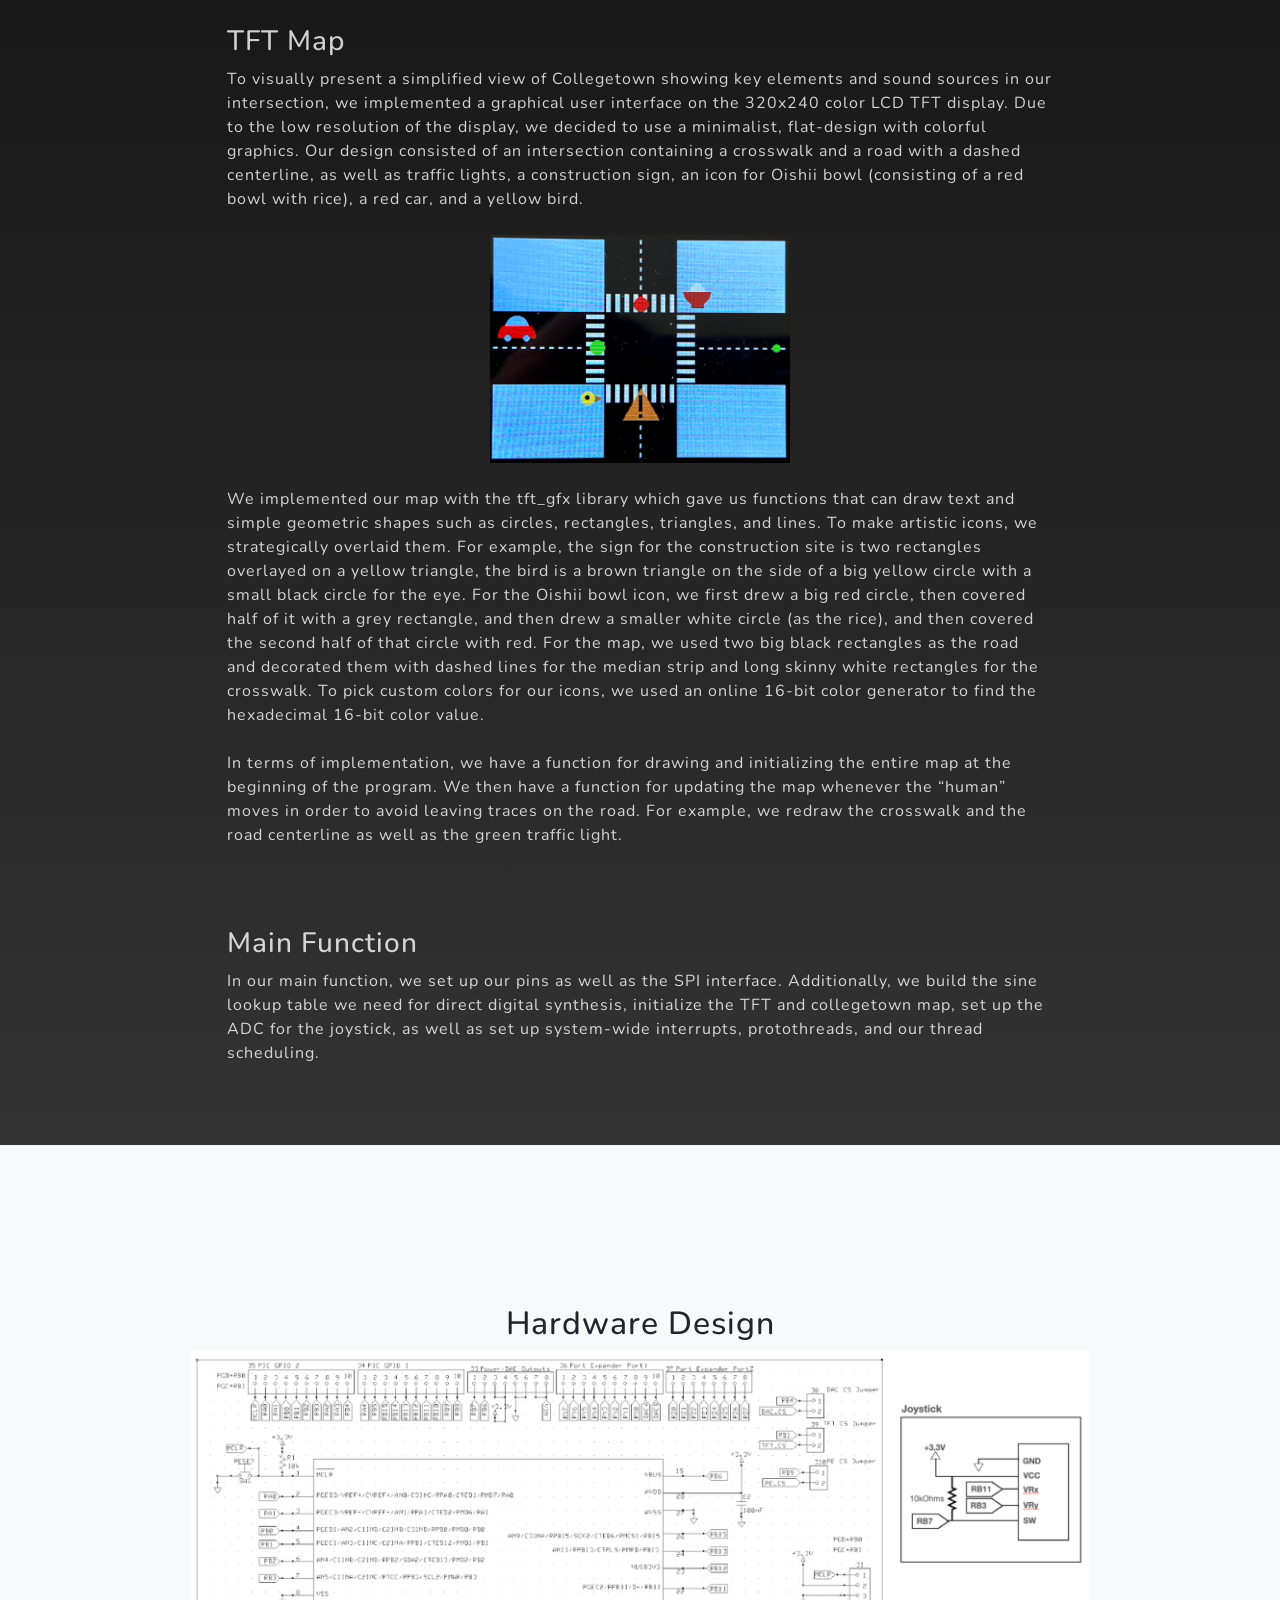
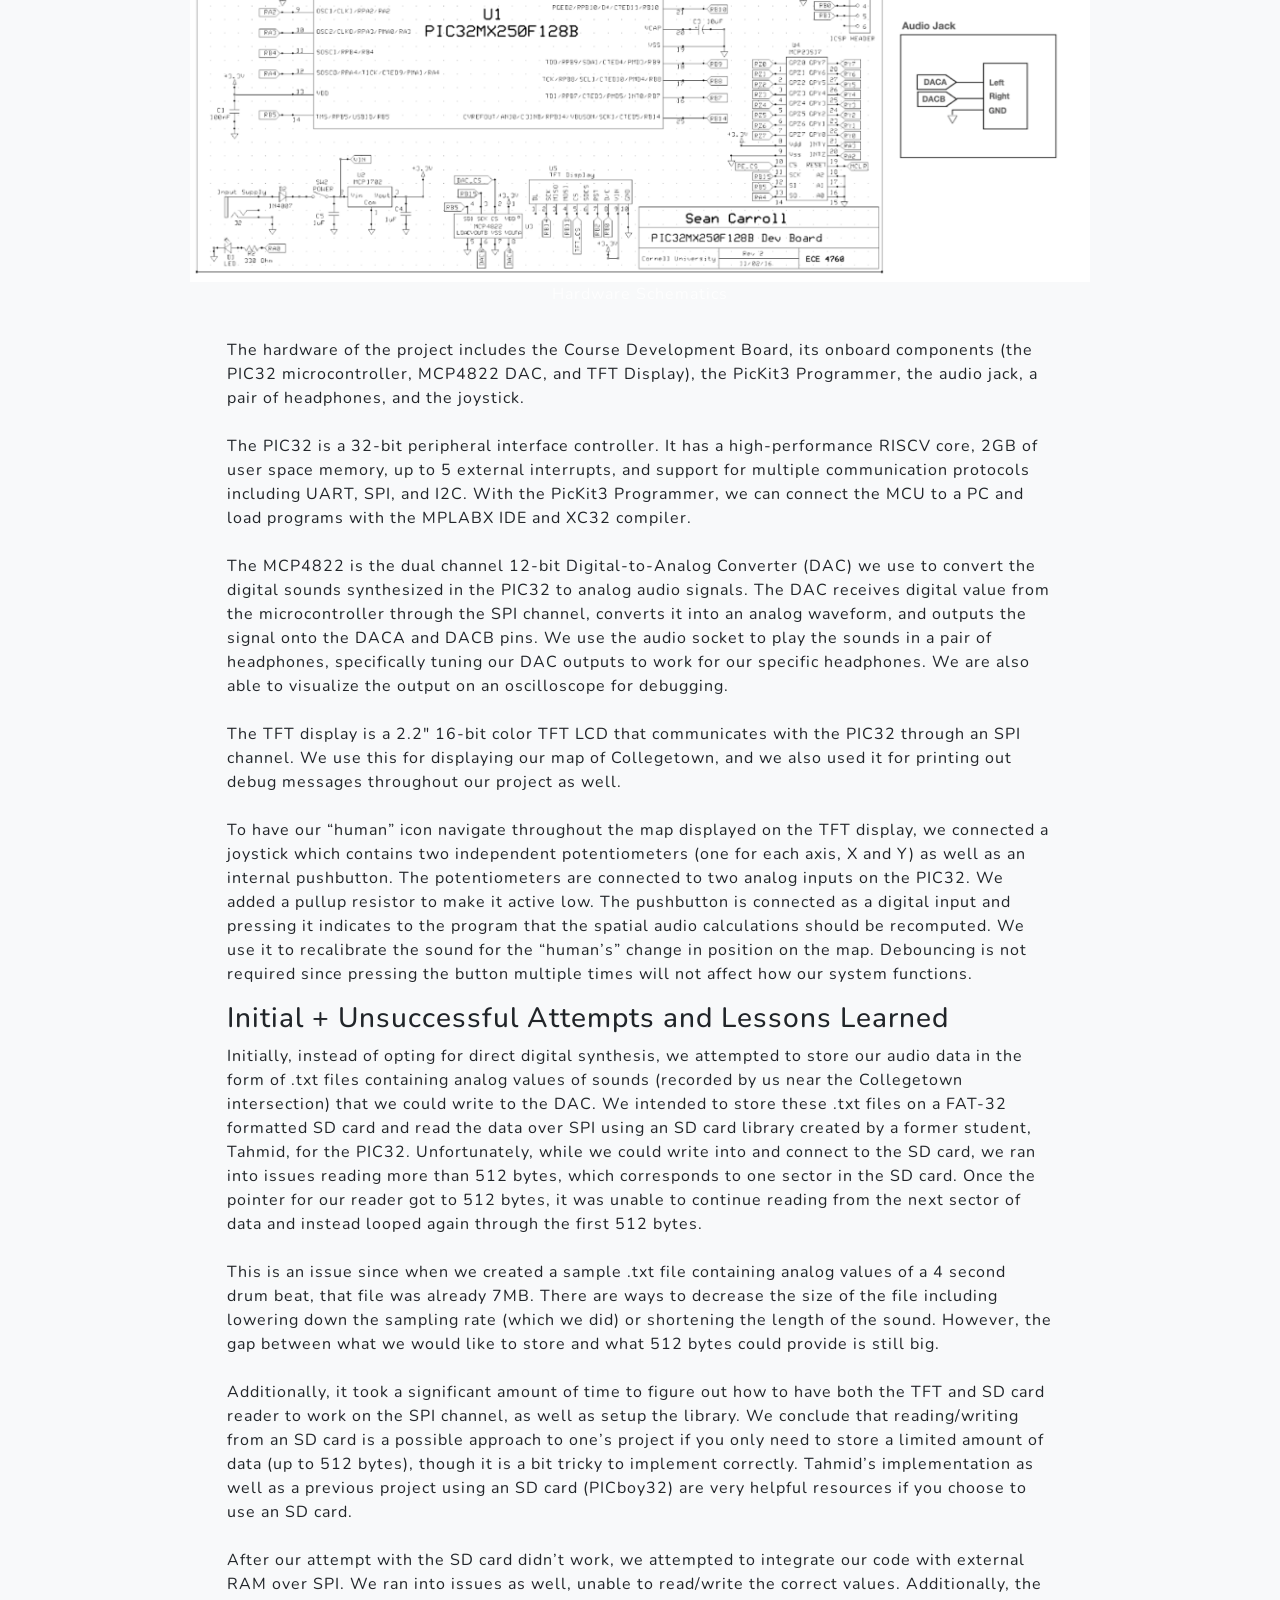
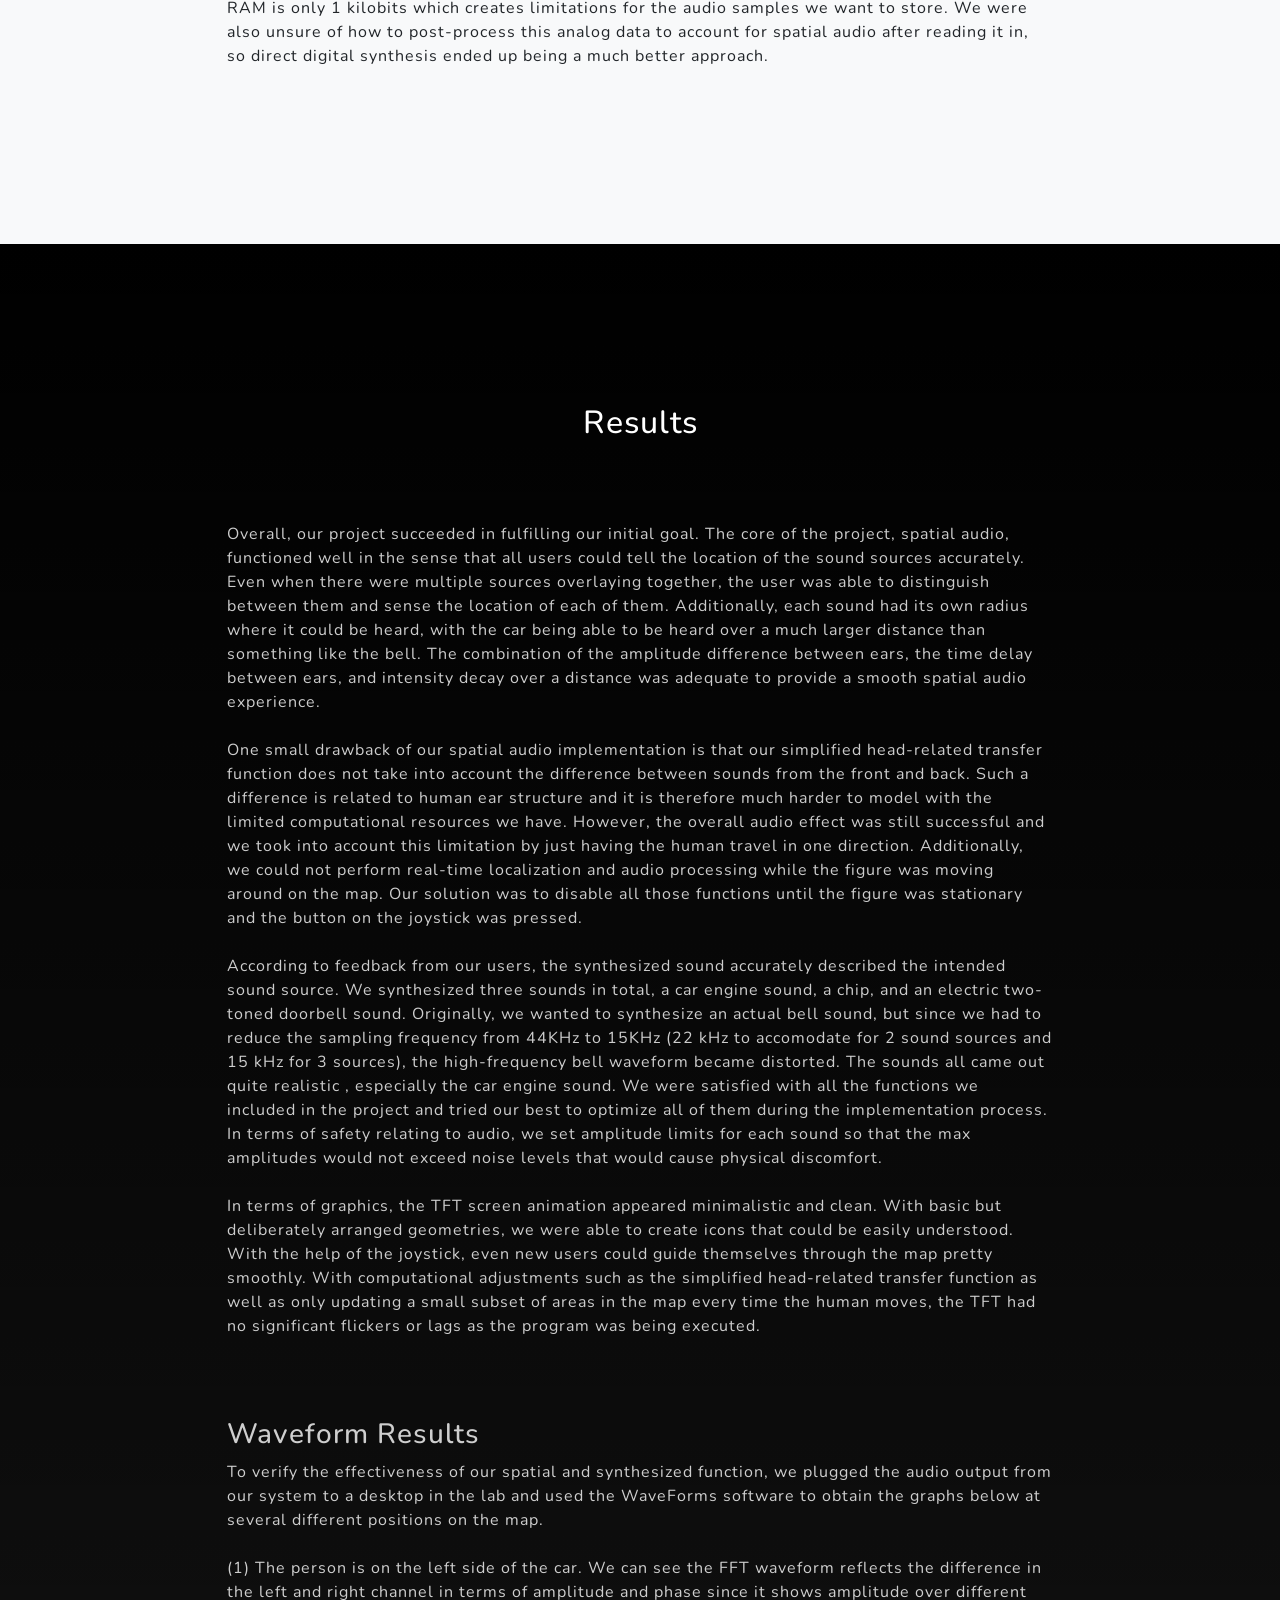
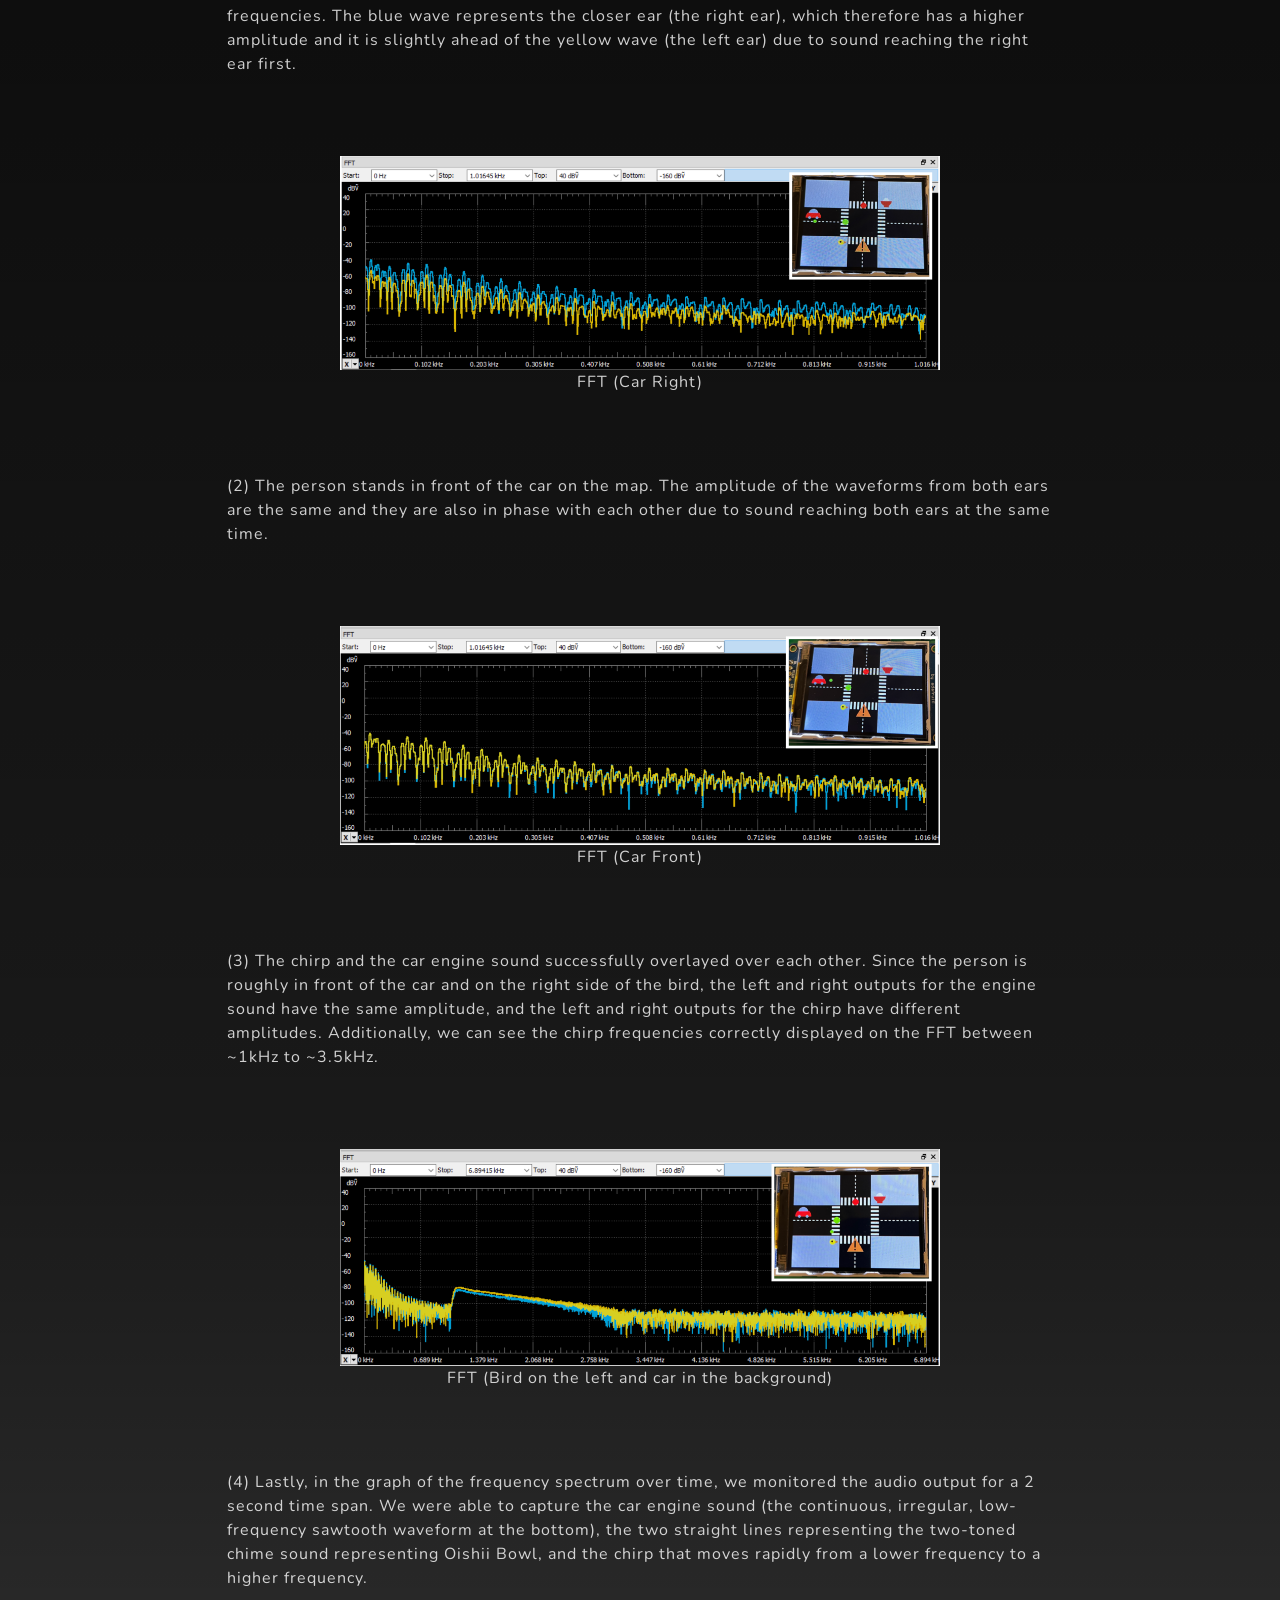
==== commit 3d70df78: "back to previous version" ====
--- a/index.html
+++ b/index.html
@@ -27,7 +27,7 @@
                 <div class="collapse navbar-collapse" id="navbarResponsive">
                     <ul class="navbar-nav ms-auto">
                         <li class="nav-item"><a class="nav-link" href="#Intro">Introduction</a></li>
-                        <li class="nav-item"><a class="nav-link" href="#HighLevel">High-Level Design</a></li>
+                        <li class="nav-item"><a class="nav-link" href="#HighLevel">High-Level</a></li>
                         <li class="nav-item"><a class="nav-link" href="#Software">Software</a></li>
                         <li class="nav-item"><a class="nav-link" href="#Hardware">Hardware</a></li>
                         <li class="nav-item"><a class="nav-link" href="#Results">Results</a></li>
@@ -68,7 +68,7 @@
                                 Our project takes inspiration from Street View, an interactive technology featured in Google Maps that provides users the ability to visually explore the world through millions of panoramic images along many streets across the globe. With a Virtual Reality headset, a person can have the virtual experience of physically being in that environment. However, this currently lacks an element that we take for granted in our everyday lives: sound. We wanted to make this technology more immersive by offering the user a digital 3D sound experience in a street-view environment. <br>
                                     <br>
                                 While currently there are JavaScript-based open-source projects that blend the Web Audio API and Street View together, our project is unique in that we perform all computations that generate the output spatial audio in a microcontroller, as opposed to on the Cloud or some other more powerful but power-hungry microcontroller. In particular, low-power generated spatial audio systems have a promising future in the consumer electronics industry. Battery capacity is a bottleneck for tech companies to put more advanced features into wearable devices such as AR glasses. Generating spatial audio with a microcontroller will directly contribute to reducing the power consumption of the device.
-                                <!-- <img width = "600" height = "auto" class="img-fluid d-block mx-auto" src="assets/img/intro_background.jpg" alt="..."> -->
+                                <img width = "700" height = "auto" class="img-fluid d-block mx-auto" src="assets/img/intro_background.jpg" alt="...">
                             </p>
                     </div>
                 </div>
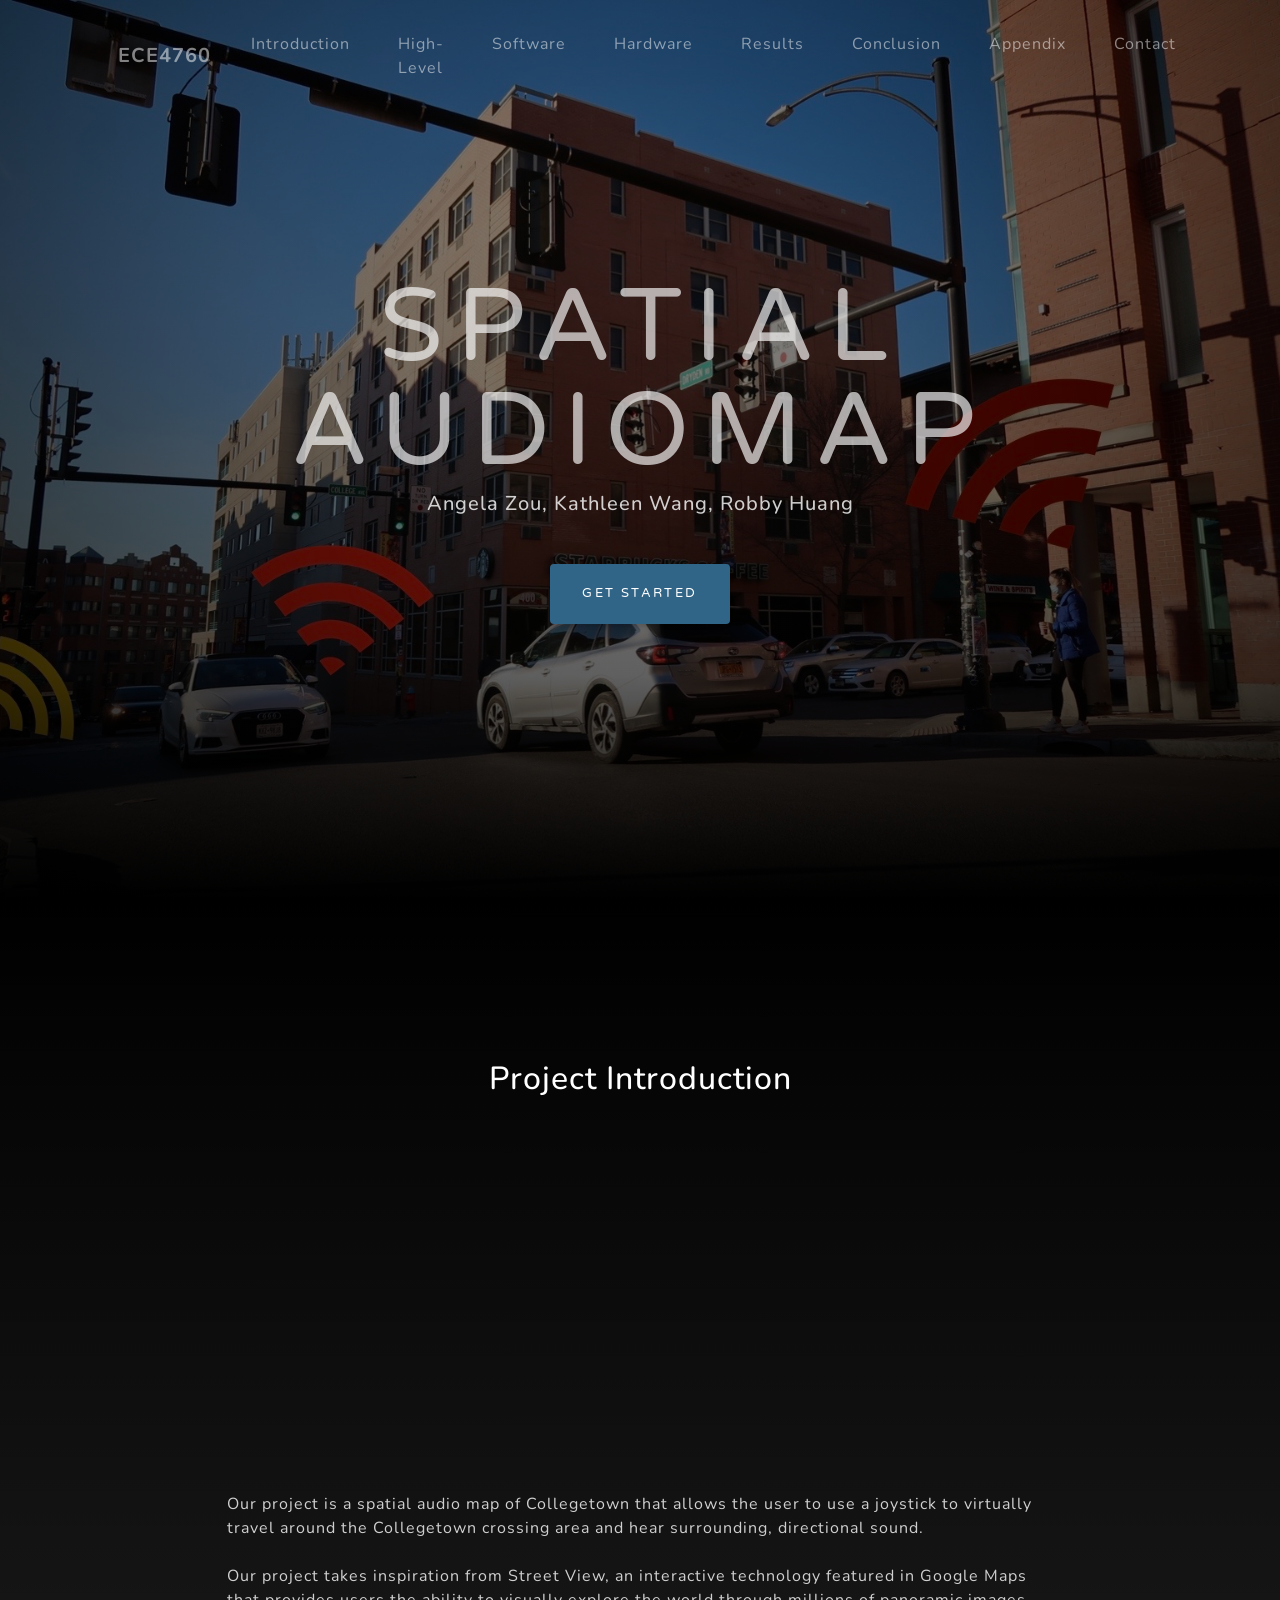
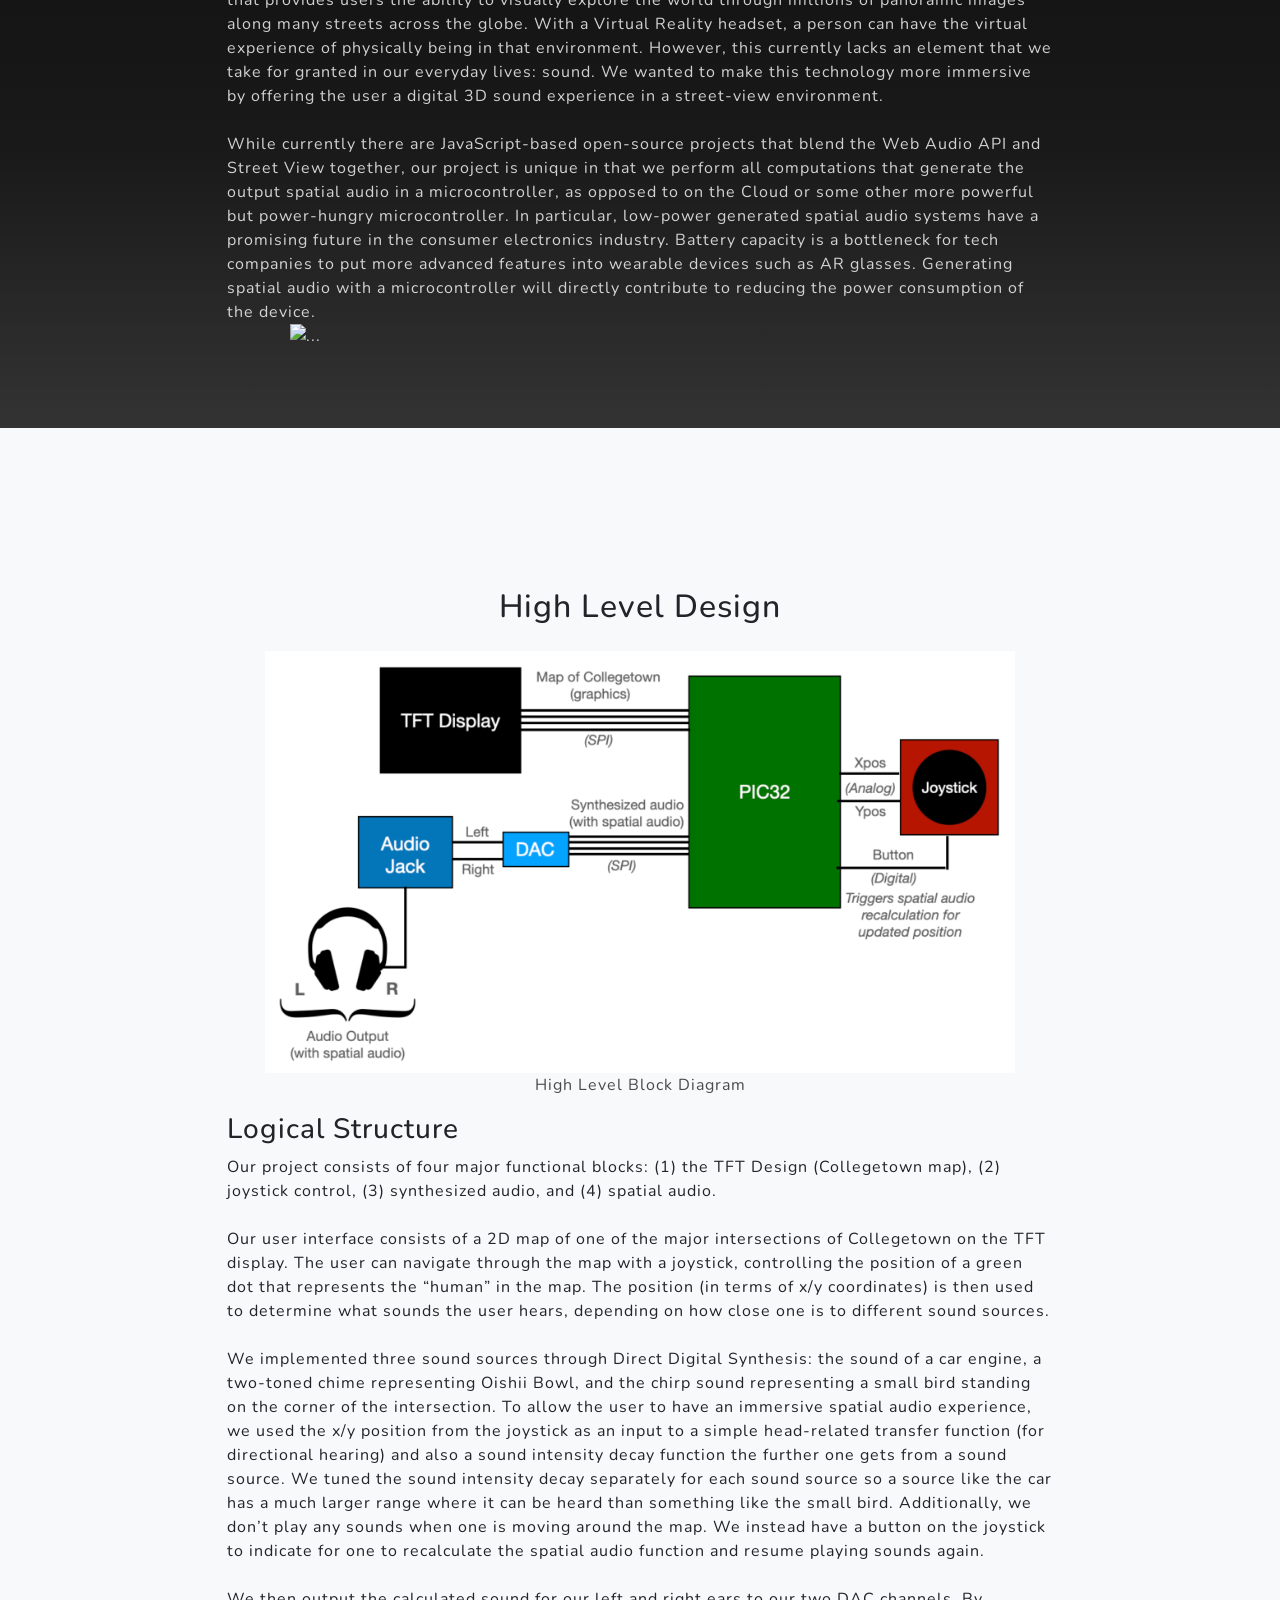
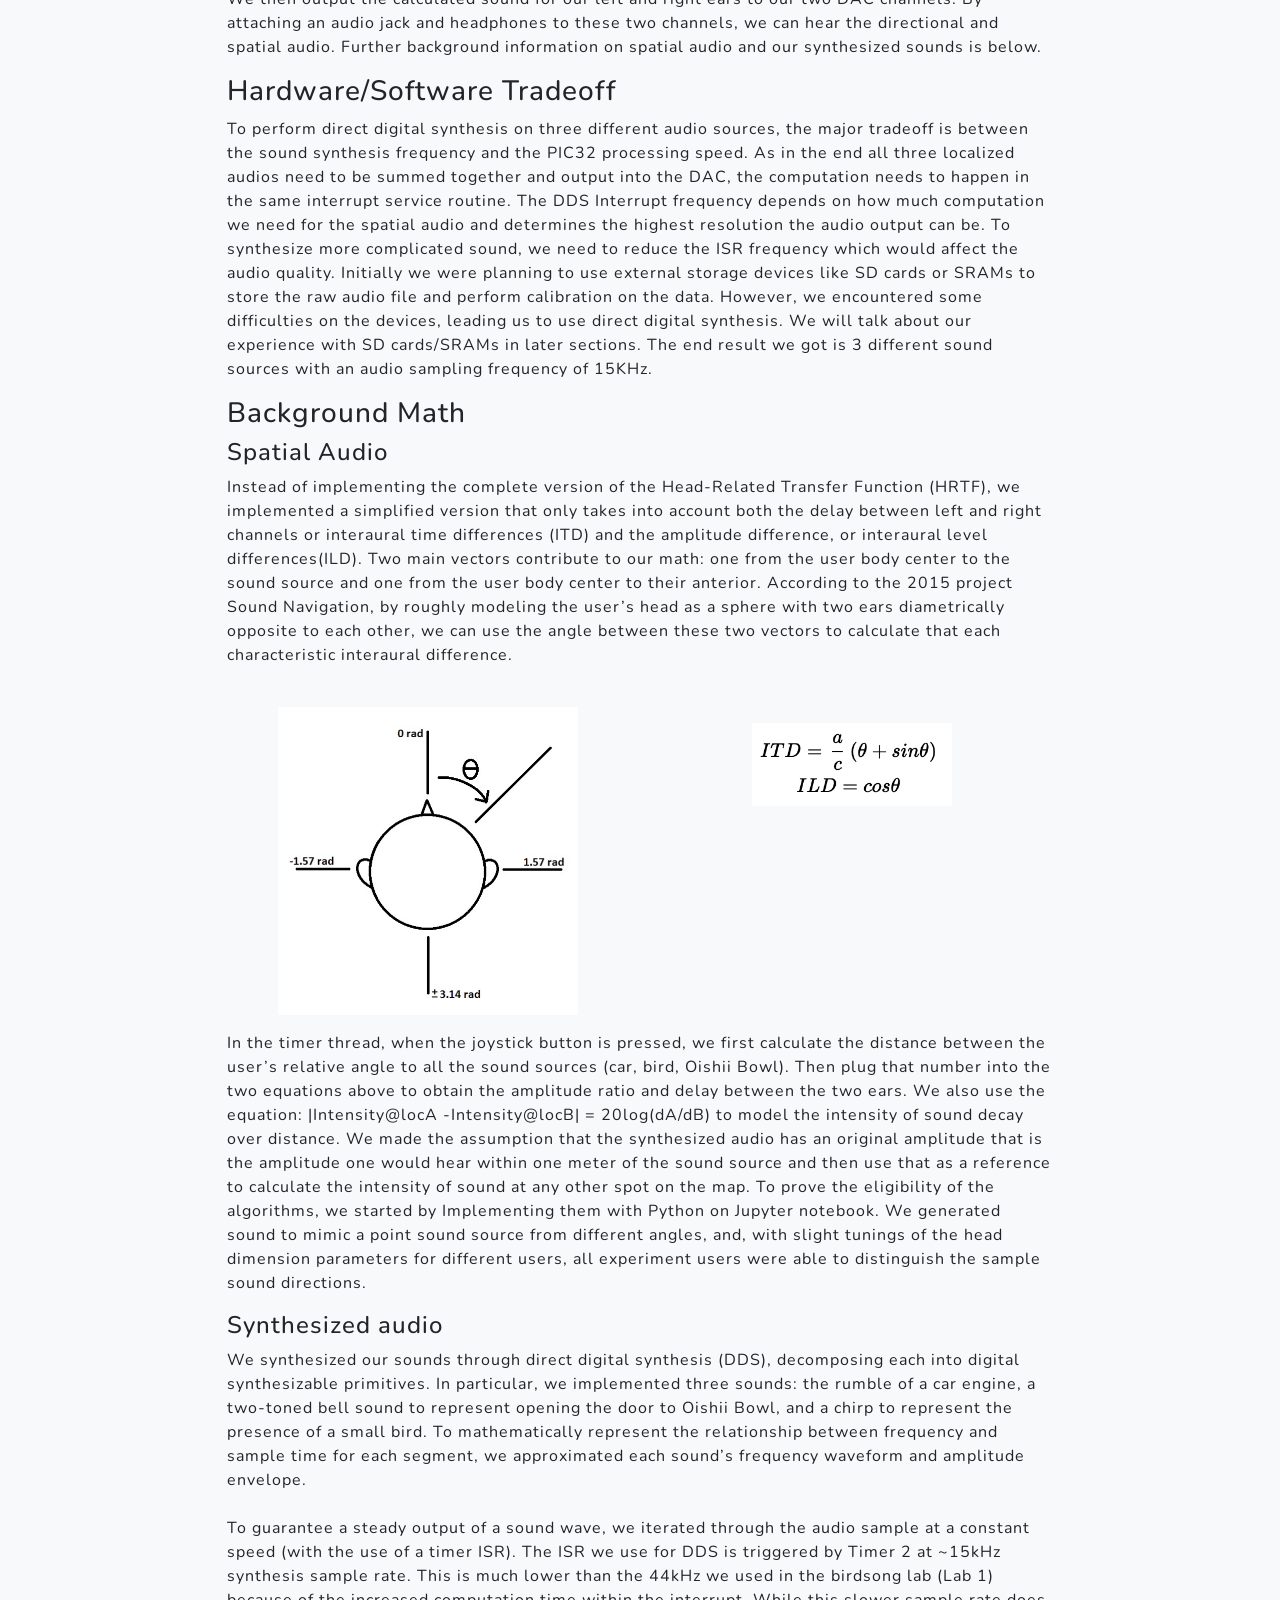
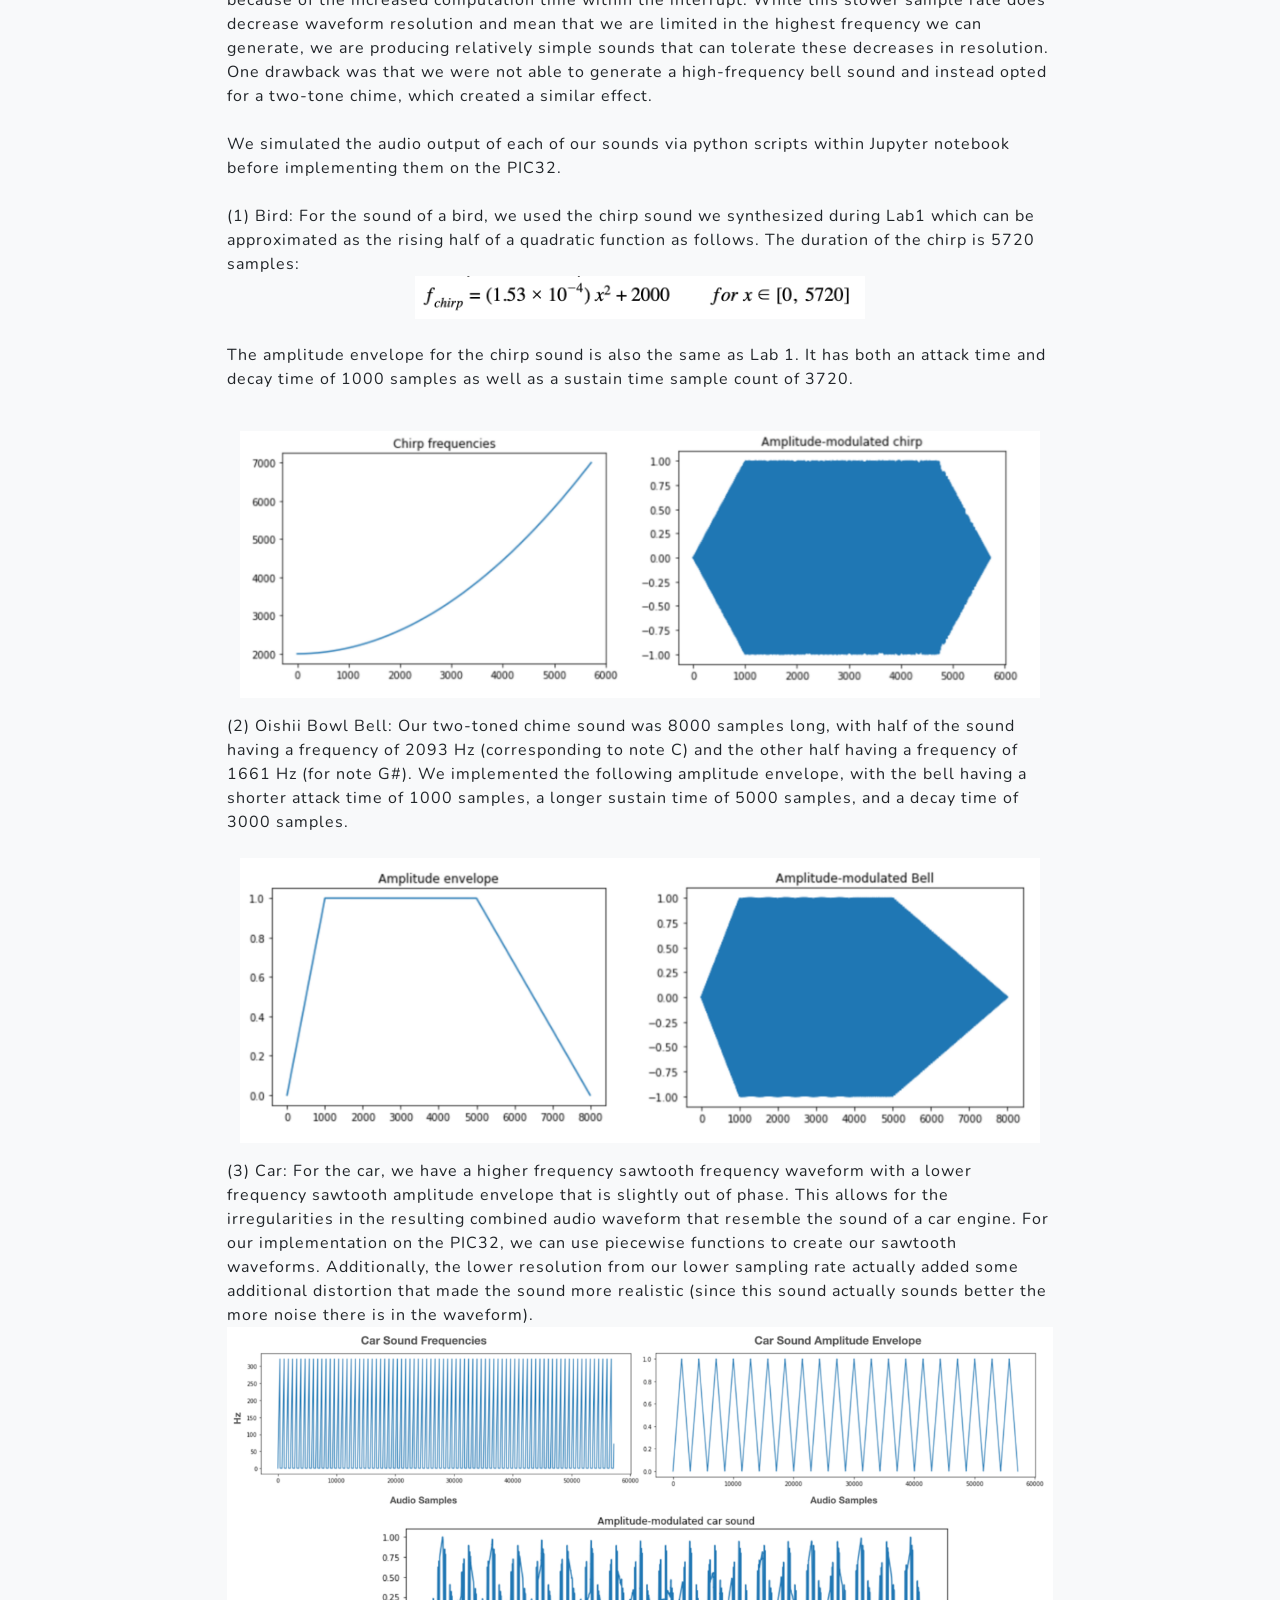
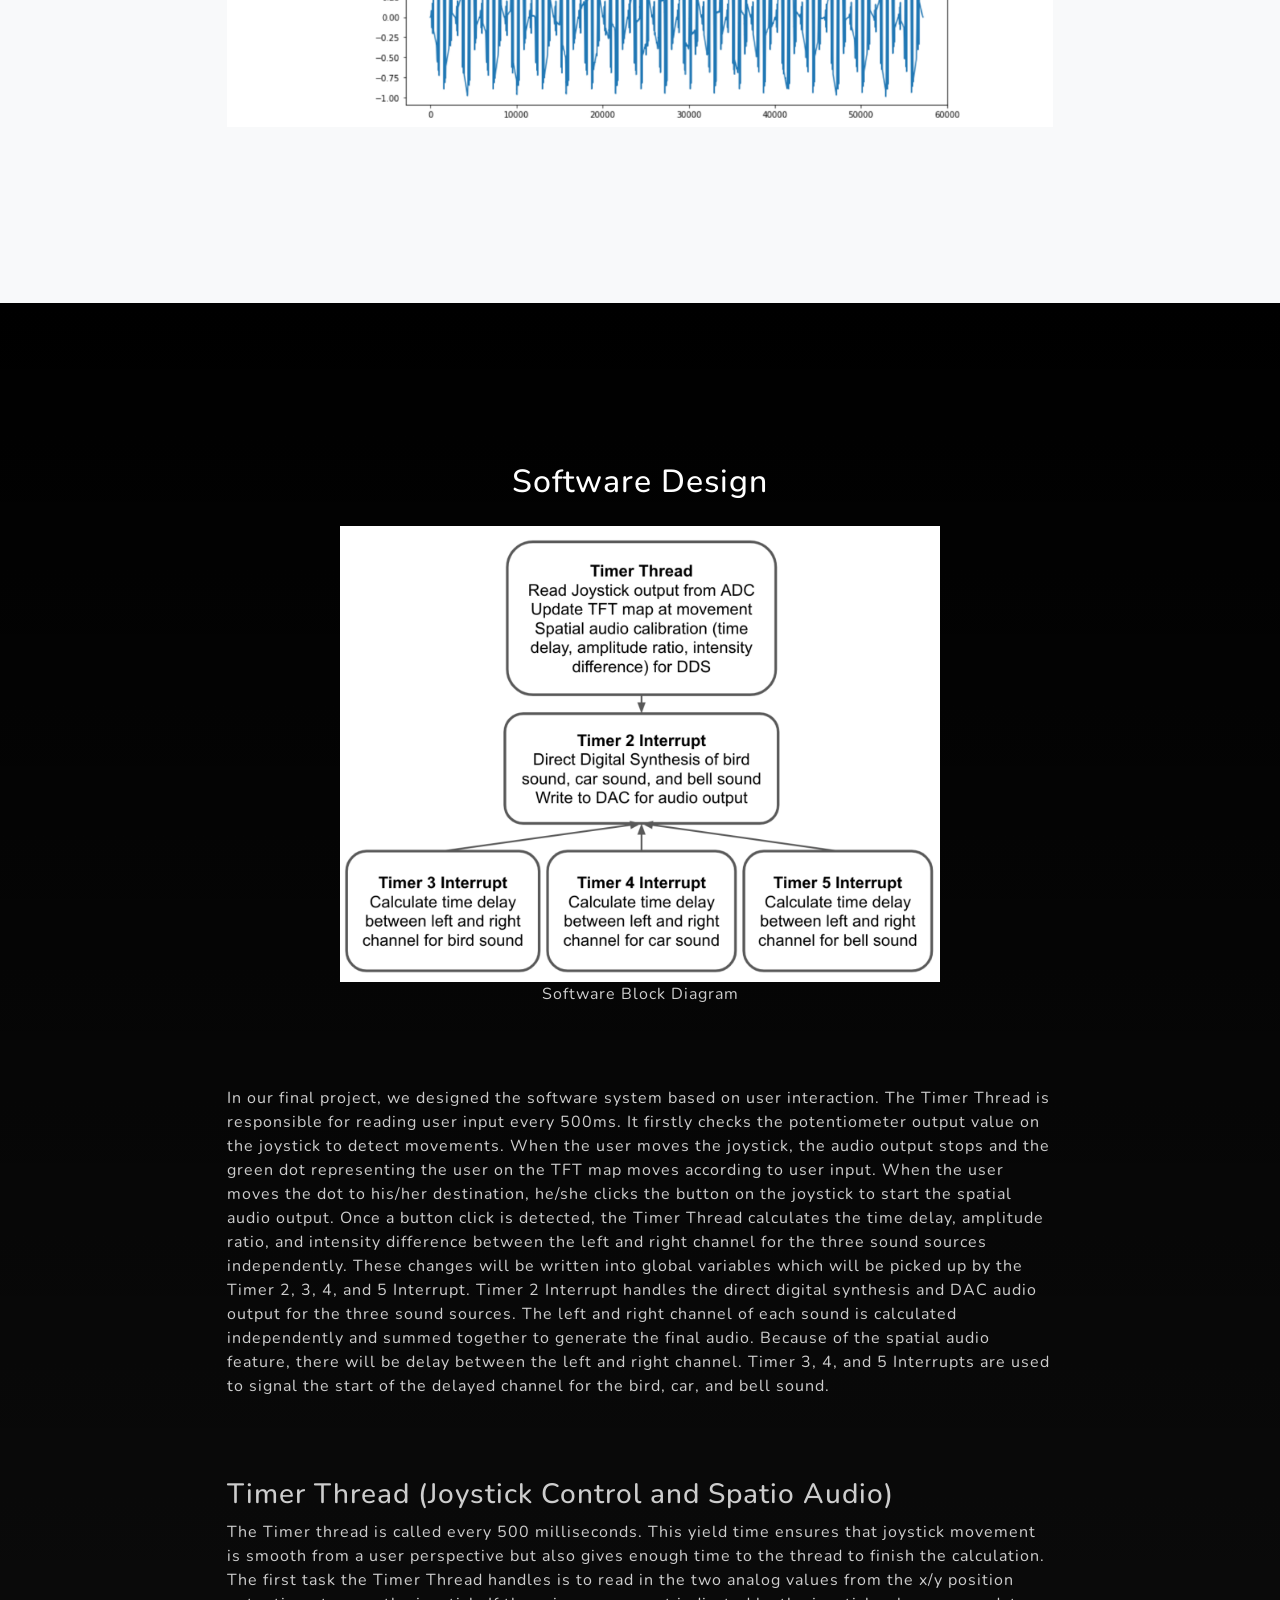
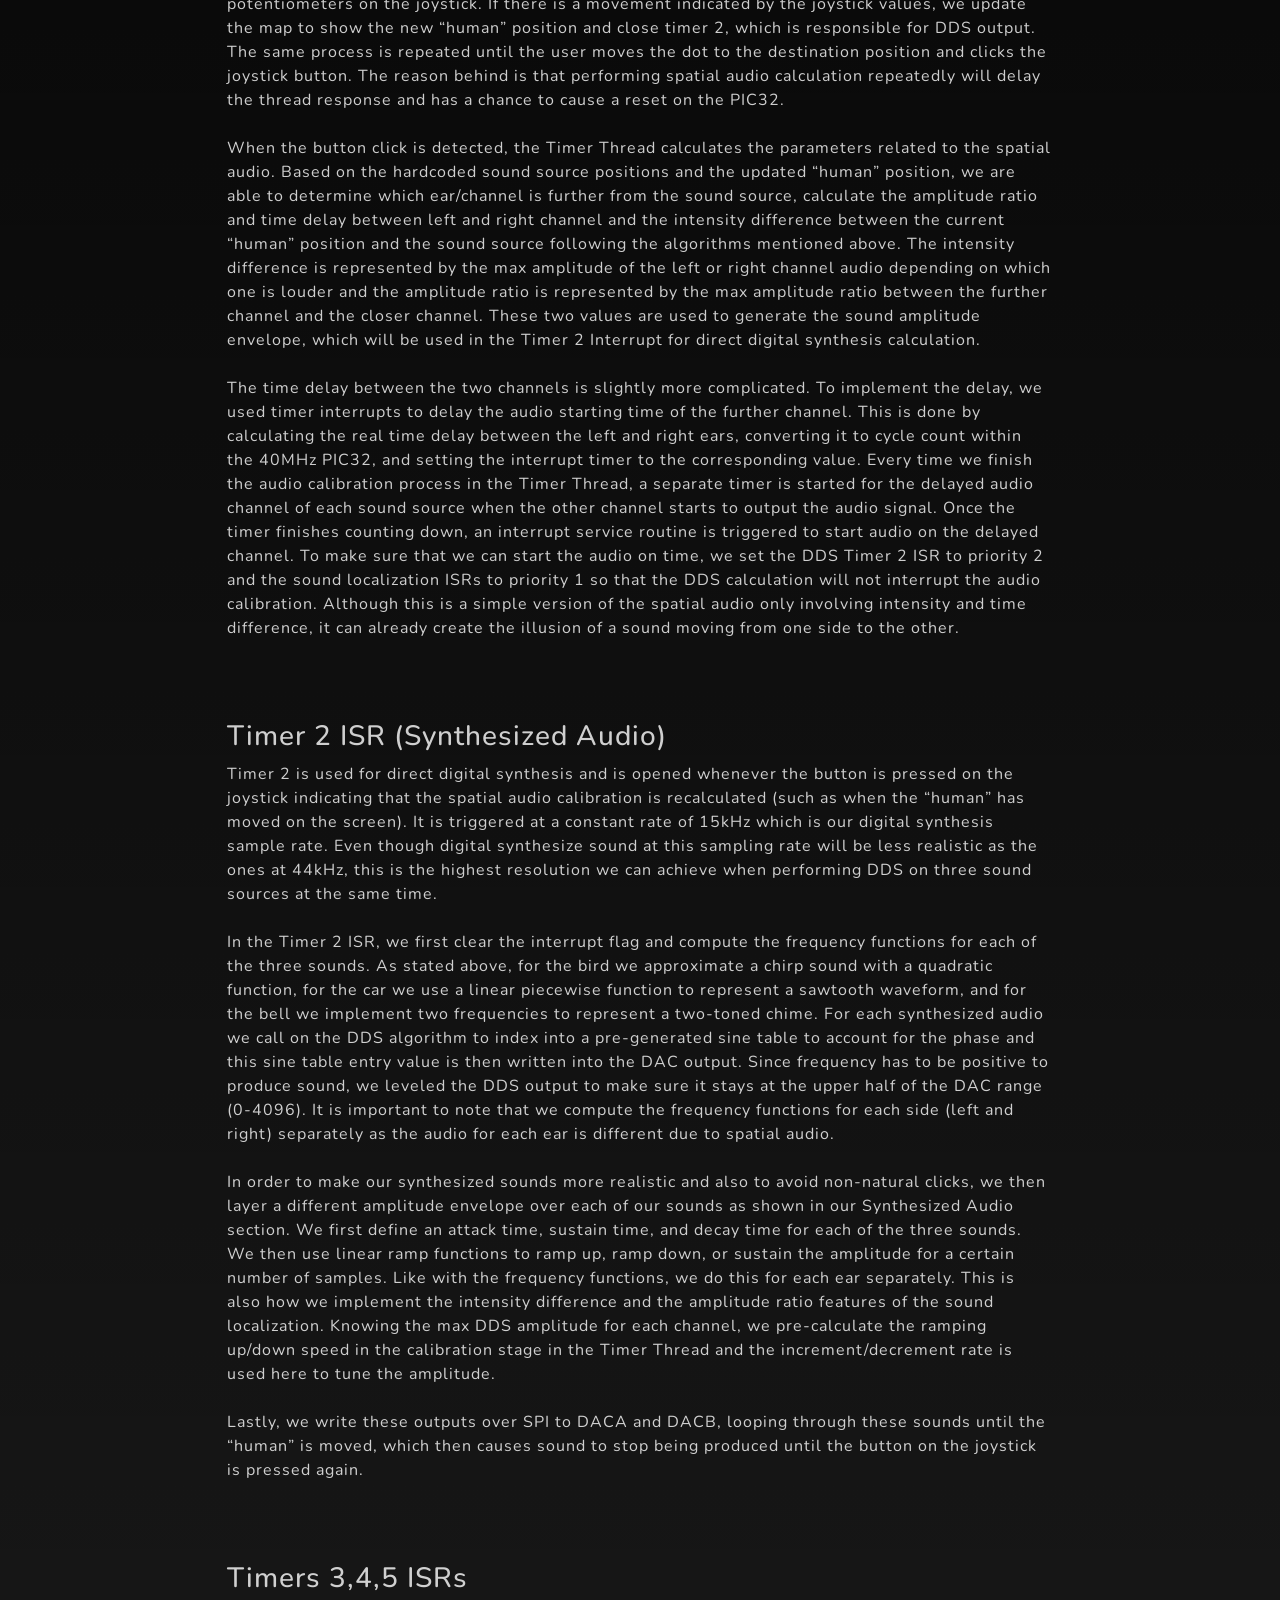
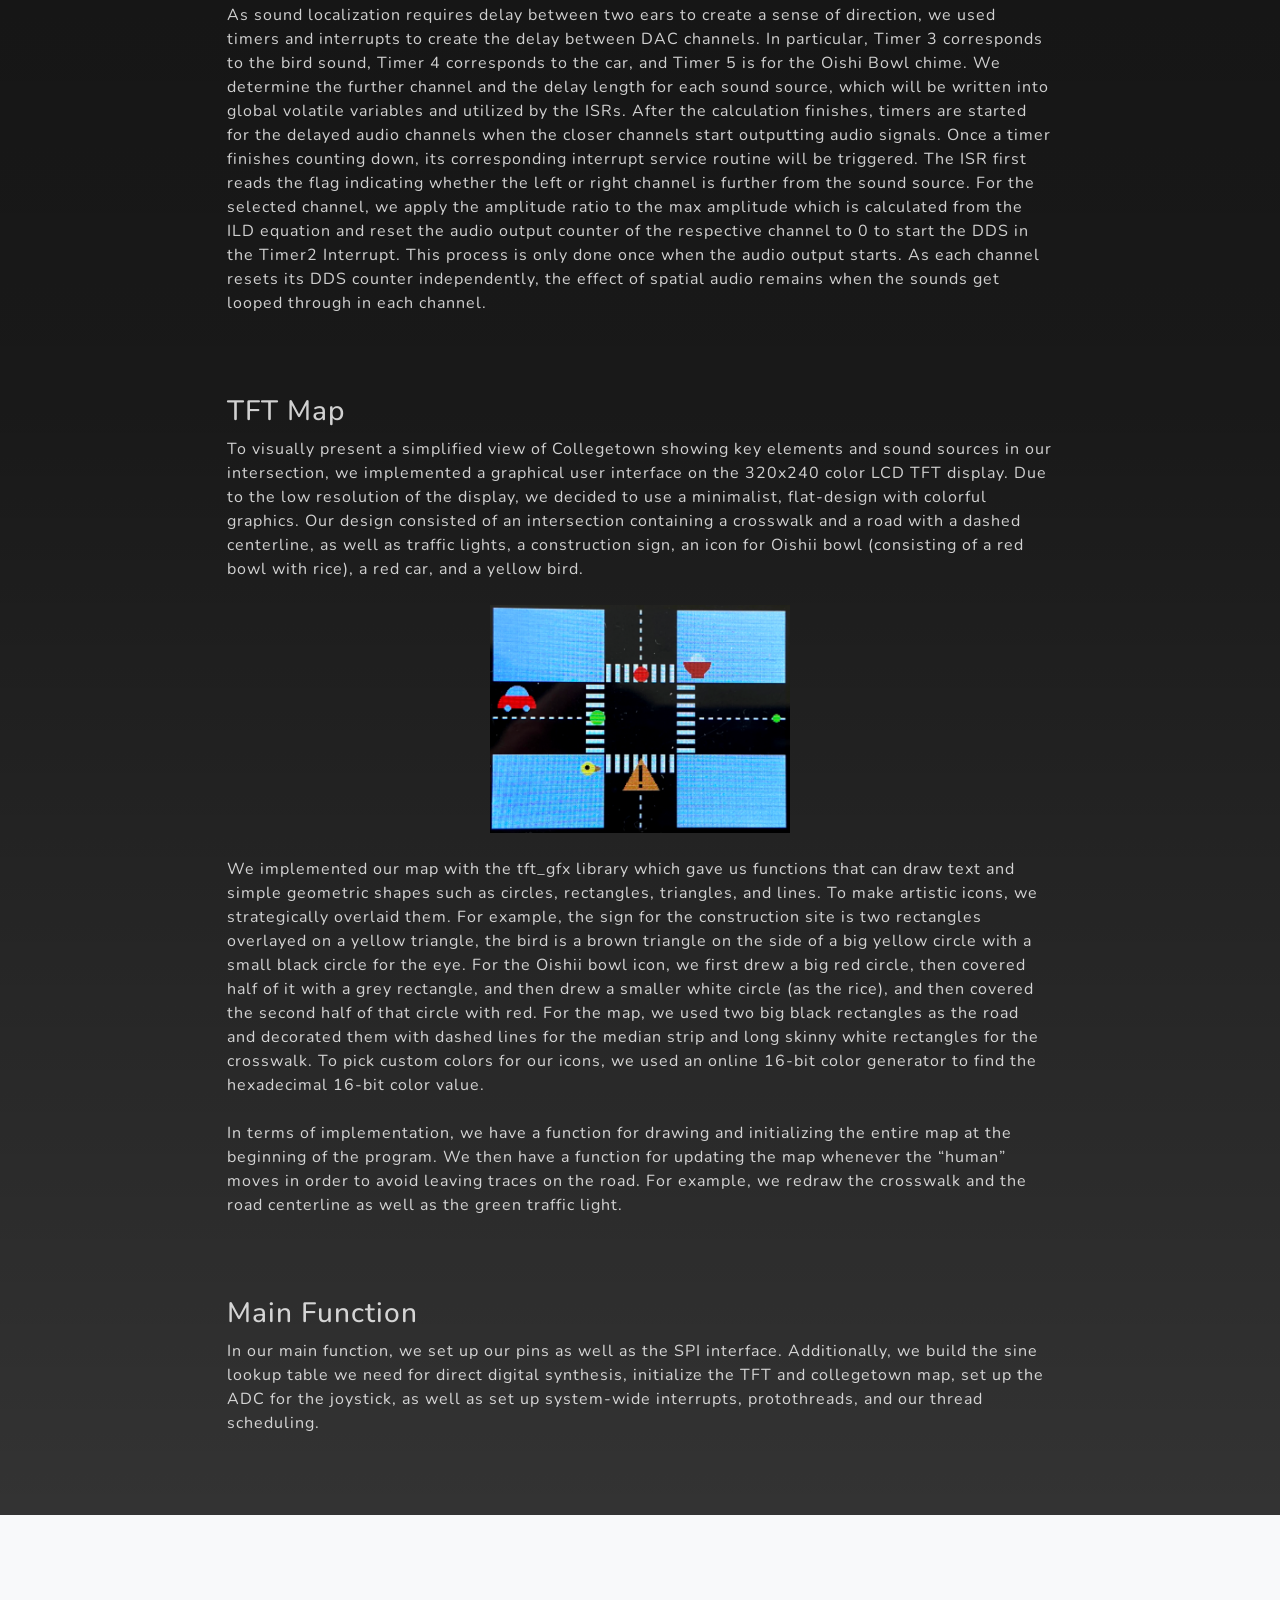
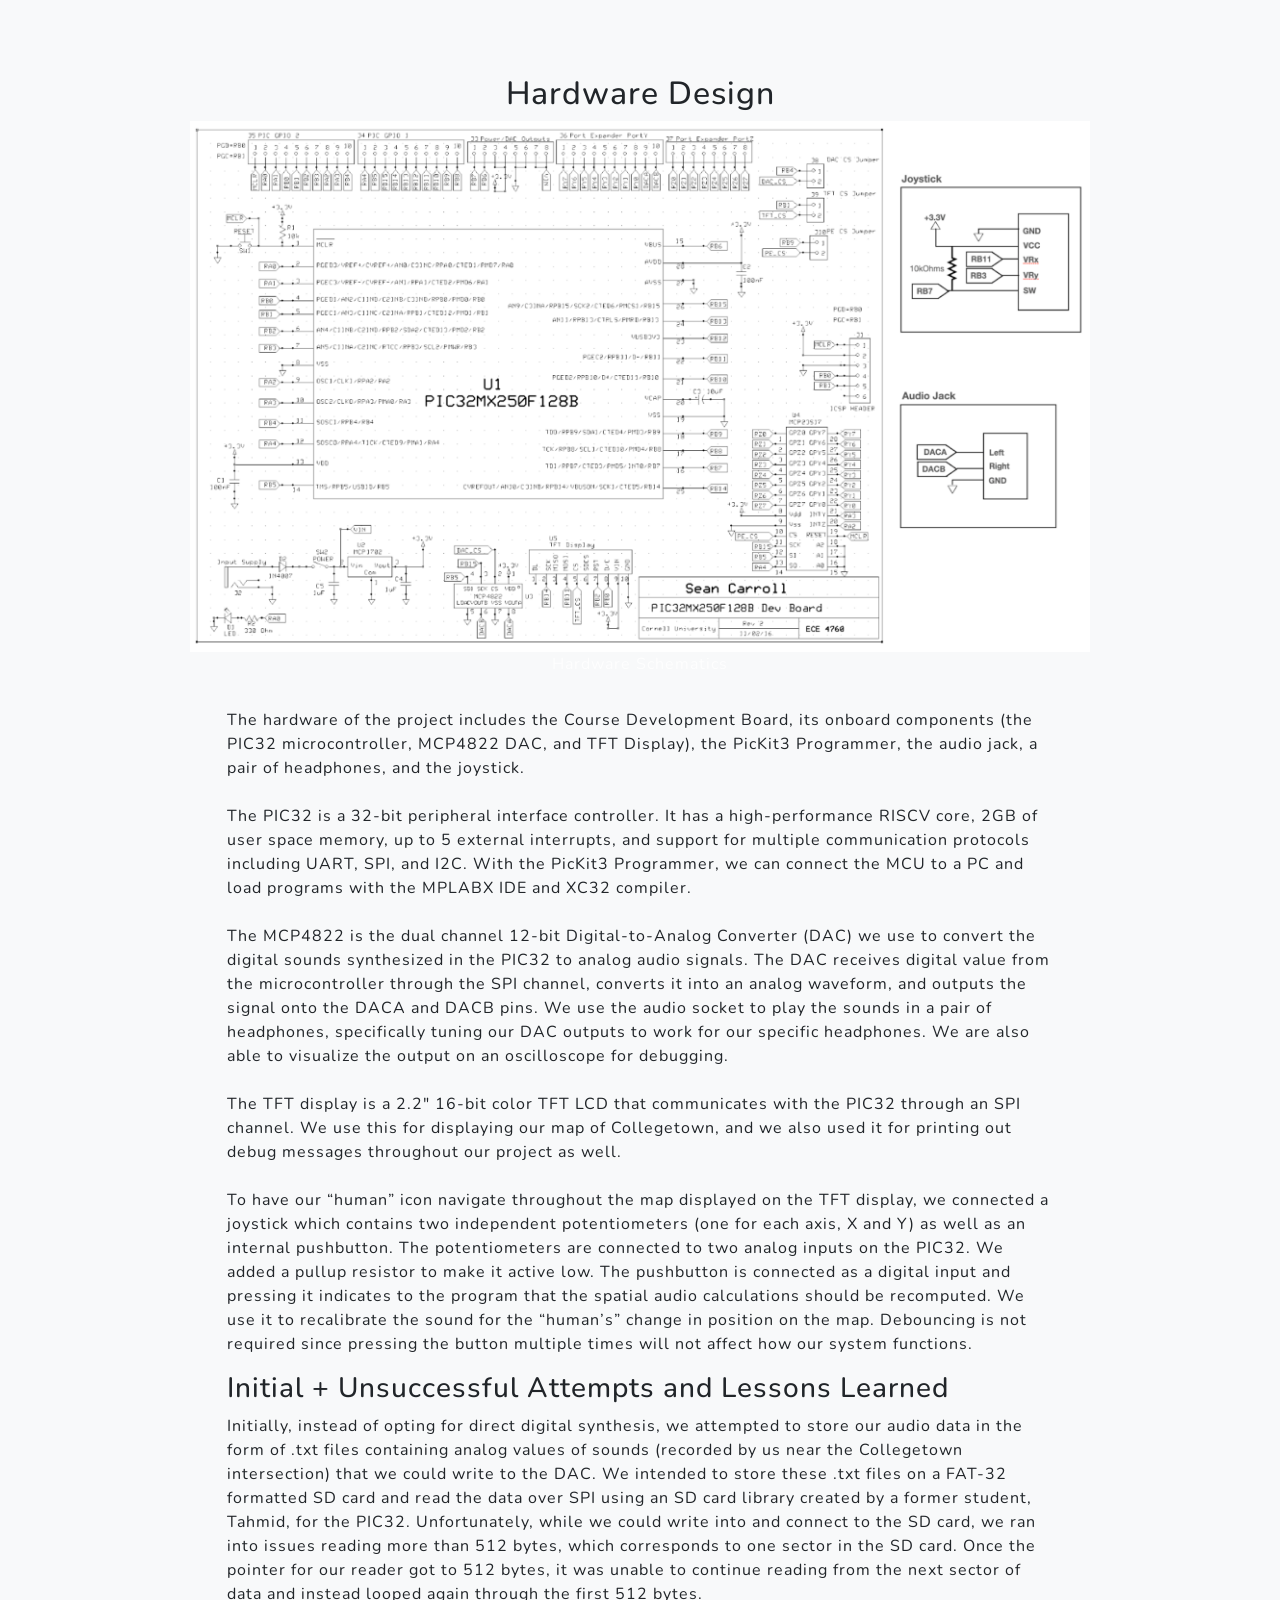
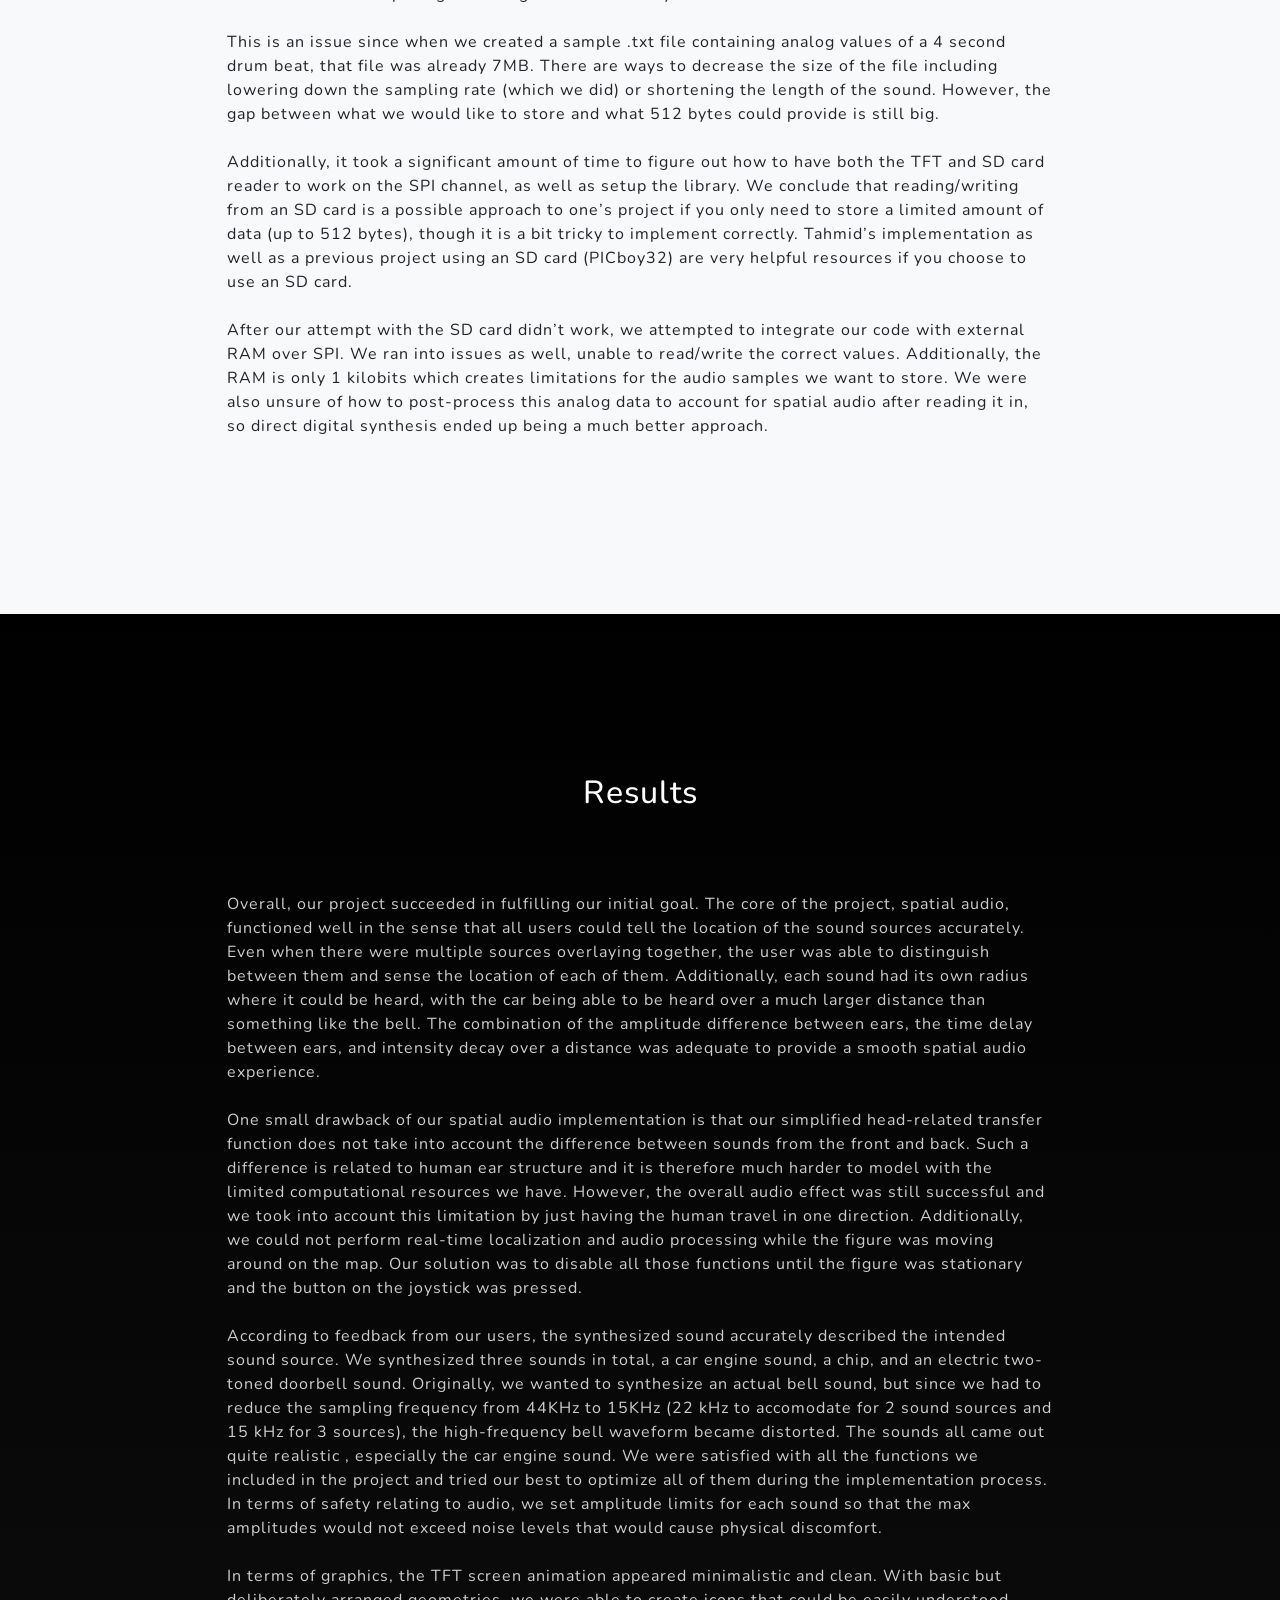
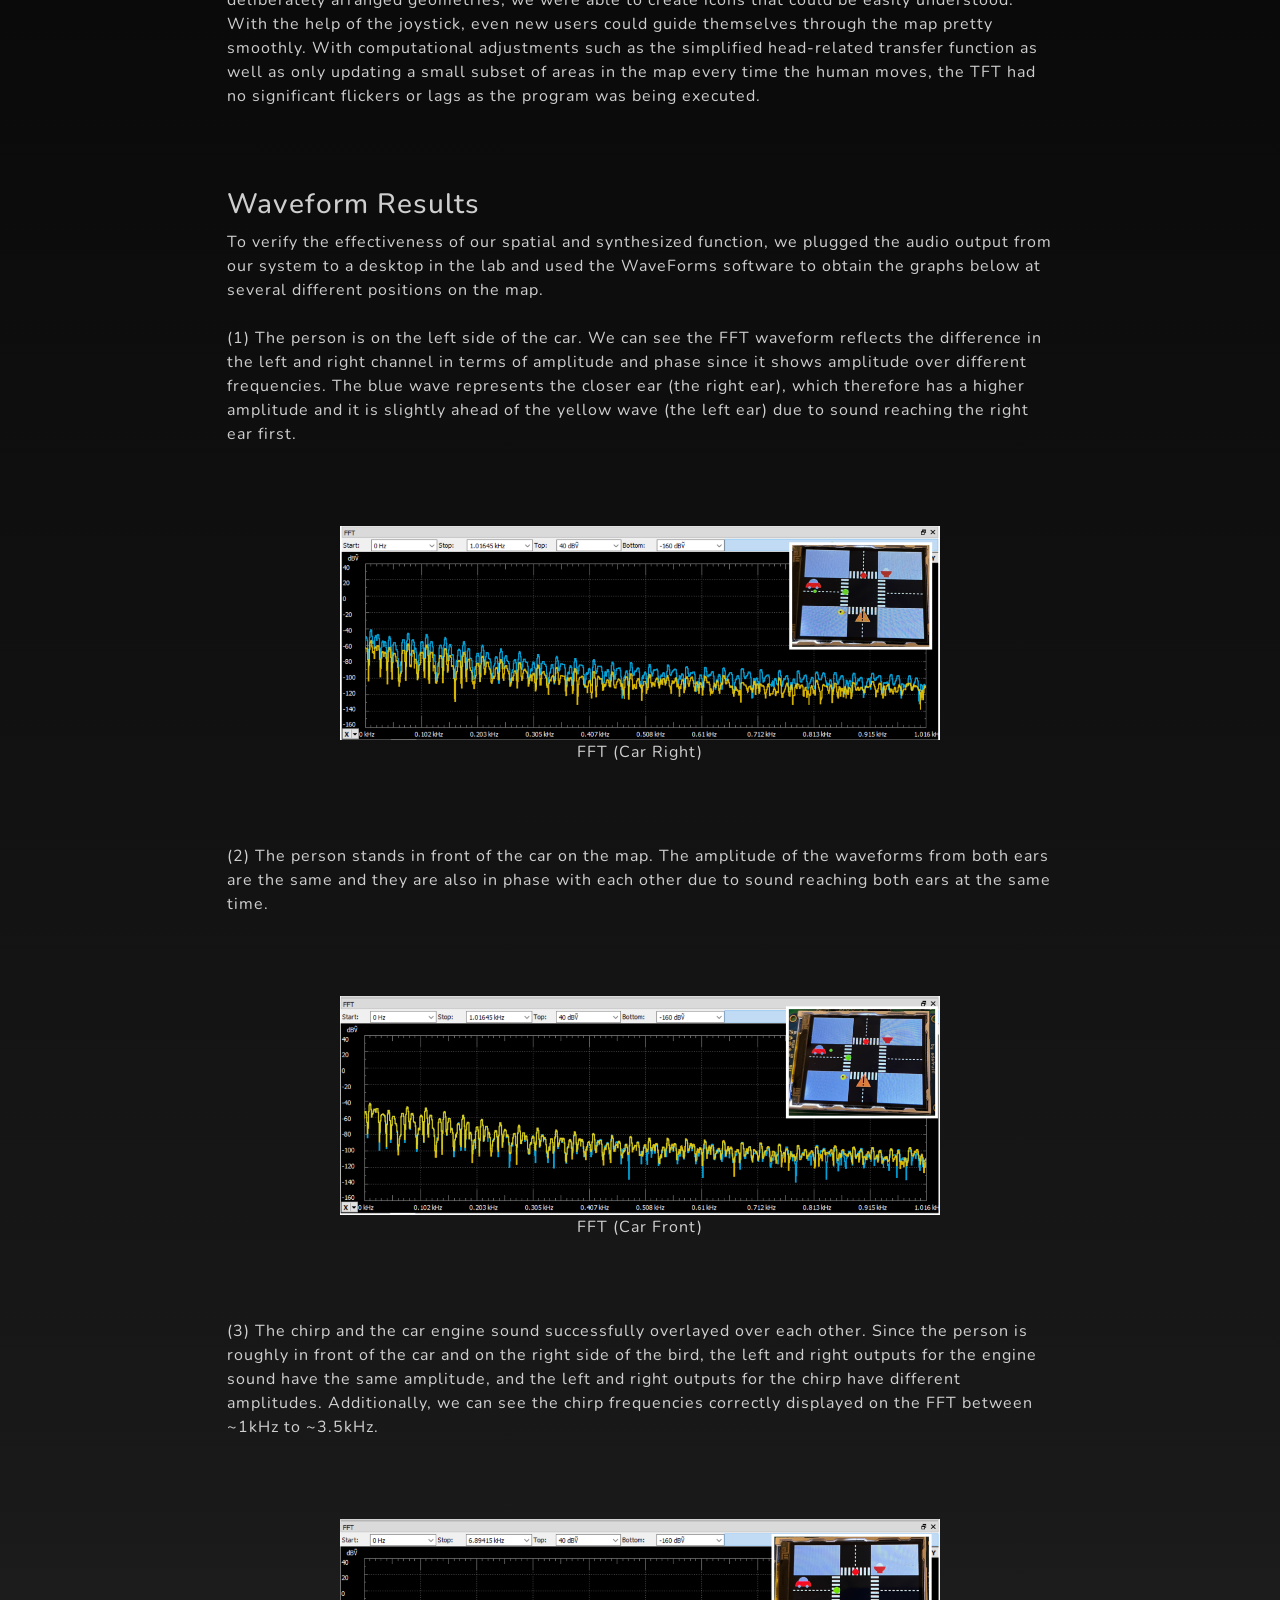
==== commit b50865e0: "embed video" ====
--- a/index.html
+++ b/index.html
@@ -61,7 +61,10 @@
             <div class="container px-4 px-lg-5">
                 <div class="row gx-4 gx-lg-5 justify-content-center">
                     <div class="col-lg-8">
-                        <h2 class="text-white mb-4 text-center">Project Introduction</h2>
+                        <h2 class="text-white mb-4 text-center">Project Introduction</h2><br>
+                        <div style="text-align: center">
+                            <iframe width="560" height="315" src="https://www.youtube.com/embed/VflrSeTrtwU" title="YouTube video player" frameborder="0" allow="accelerometer; autoplay; clipboard-write; encrypted-media; gyroscope; picture-in-picture" allowfullscreen></iframe> <br><br>
+                        </div>
                             <p class="text-white-50"> 
                                 Our project is a spatial audio map of Collegetown that allows the user to use a joystick to virtually travel around the Collegetown crossing area and hear surrounding, directional sound. <br>
                                     <br>
